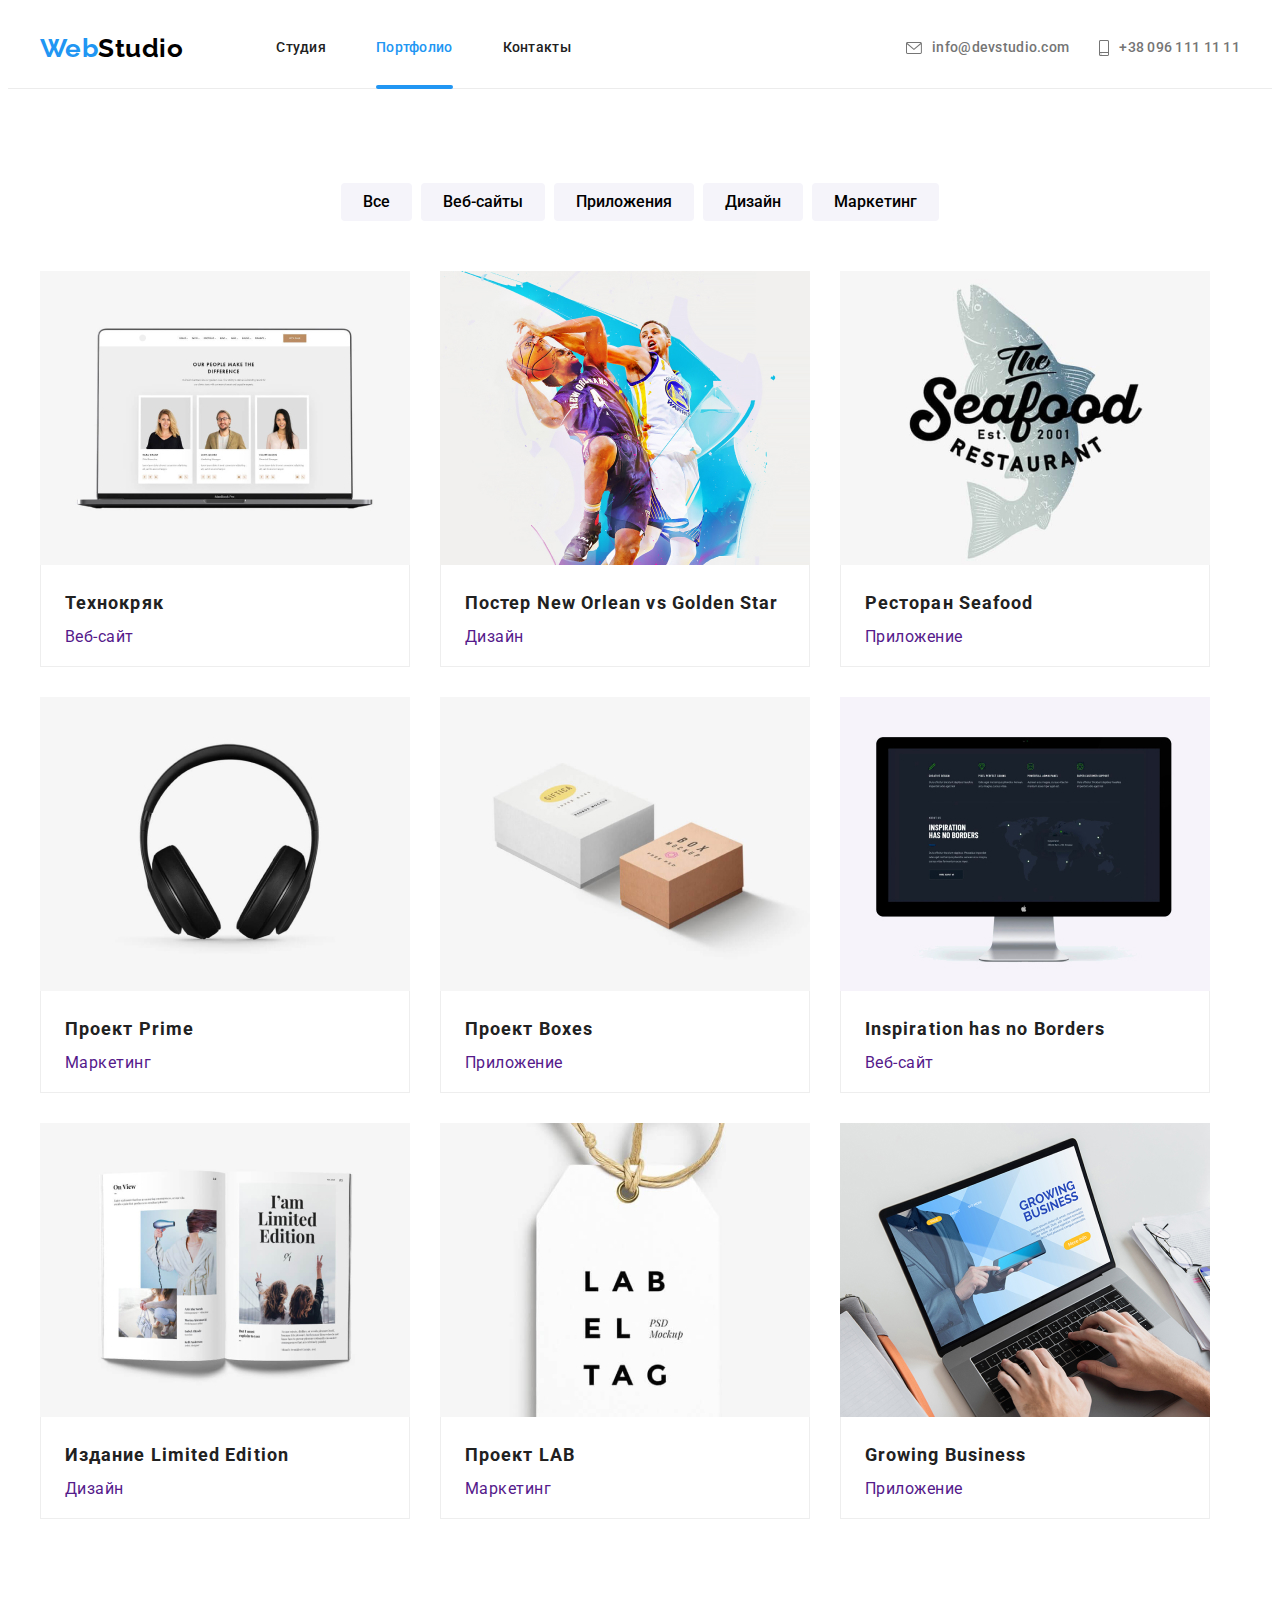
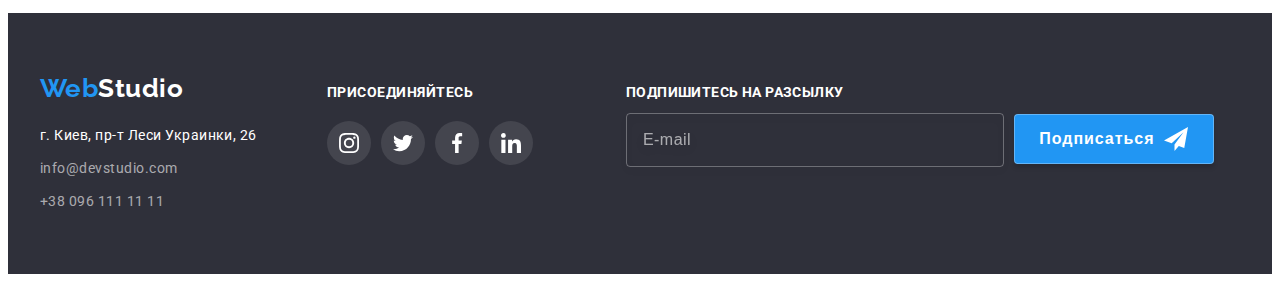
==== portfolio.html @ 77e0d240 "Initial commit" ====
<!DOCTYPE html>
<html lang="ru">
  <head>
    <meta charset="UTF-8" />
    <meta http-equiv="X-UA-Compatible" content="IE=edge" />
    <meta name="viewport" content="width=device-width, initial-scale=1.0" />
    <title>WebStudio</title>
    <!-- fonts -->
    <link rel="preconnect" href="https://fonts.googleapis.com" />
    <link rel="preconnect" href="https://fonts.gstatic.com" crossorigin />
    <link
      href="https://fonts.googleapis.com/css2?family=Raleway:wght@700&family=Roboto:wght@400;500;700;900&display=swap"
      rel="stylesheet"
    />
    <!-- normalie -->
    <link
      rel="stylesheet"
      href="https://cdnjs.cloudflare.com/ajax/libs/modern-normalize/1.1.0/modern-normalize.min.css"
      integrity="sha512-wpPYUAdjBVSE4KJnH1VR1HeZfpl1ub8YT/NKx4PuQ5NmX2tKuGu6U/JRp5y+Y8XG2tV+wKQpNHVUX03MfMFn9Q=="
      crossorigin="anonymous"
      referrerpolicy="no-referrer"
    />
    <!-- styles -->
    <link rel="stylesheet" href="./css/main.min.css" />
  </head>

  <body>
    <header class="header">
      <div class="container header__container">
        <a lang="en" href="./index.html" class="logo header__logo"
          ><span class="logo-color">Web</span>Studio</a
        >
        <nav>
          <ul class="list nav">
            <li class="nav__item">
              <a href="./index.html" class="nav__link no-decor"
                >Студия
                <div class="nav__line"></div>
              </a>
            </li>
            <li class="nav__item">
              <a href="./portfolio.html" class="nav__link nav__link--current-page no-decor"
                >Портфолио
                <div class="nav__line nav__line--current-page"></div>
              </a>
            </li>
            <li class="nav__item">
              <a href="" class="nav__link no-decor"
                >Контакты
                <div class="nav__line"></div>
              </a>
            </li>
          </ul>
        </nav>
        <ul class="contacts list">
          <li class="contacts__item">
            <a href="mail:info@devstudio.com" class="contacts__link no-decor">
              <svg width="16" height="12"><use href="./images/icons.svg#mail"></use></svg>info@devstudio.com</a
            >
          </li>
          <li class="contacts__item">
            <a href="tel:+380961111111" class="contacts__link no-decor">
              <svg width="10" height="16"><use href="./images/icons.svg#smartphone"></use></svg>+38
              096 111 11 11</a
            >
          </li>
        </ul>
      </div>
    </header>

    <!-- portfolio -->

    <main>
      <section class="portfolio">
        <div class="container">
          <ul class="list portfolio-filter">
            <li><button type="button" class="portfolio-filter__btn pointer">Все</button></li>
            <li><button type="button" class="portfolio-filter__btn pointer">Веб-сайты</button></li>
            <li><button type="button" class="portfolio-filter__btn pointer">Приложения</button></li>
            <li><button type="button" class="portfolio-filter__btn pointer">Дизайн</button></li>
            <li><button type="button" class="portfolio-filter__btn pointer">Маркетинг</button></li>
          </ul>
          <ul class="list portfolio__list">
            <li class="portfolio__item">
              <a href="" class="portfolio__link no-decor"
                ><div class="portfolio__overlay--display">
                  <img
                    src="./images/portfolio/portfolio1.jpg"
                    alt="portfolio1"
                    width="370"
                    height="294"
                    class="portgolio__img"
                  />
                  <div class="portfolio__overlay">
                    Ресурс предлагает комплексные предложения с разным уровнем функционала и
                    сервисов. Все это позволит посетителю получить исчерпывающие сведения о компании
                    или частном лице.
                  </div>
                </div>
                <div class="portfolio__about">
                  <h2 class="portfolio__title">Технокряк</h2>
                  <p class="portfolio-discription">Веб-сайт</p>
                </div>
              </a>
            </li>
            <li class="portfolio__item">
              <a href="" class="portfolio__link no-decor"
                ><div class="portfolio__overlay--display">
                  <img
                    src="./images/portfolio/portfolio2.jpg"
                    alt="portfolio1"
                    width="370"
                    height="294"
                    class="portgolio__img"
                  />
                  <div class="portfolio__overlay">
                    Ресурс предлагает комплексные предложения с разным уровнем функционала и
                    сервисов. Все это позволит посетителю получить исчерпывающие сведения о компании
                    или частном лице.
                  </div>
                </div>
                <div class="portfolio__about">
                  <h2 class="portfolio__title">Постер New Orlean vs Golden Star</h2>
                  <p class="portfolio-discription">Дизайн</p>
                </div></a
              >
            </li>
            <li class="portfolio__item">
              <a href="" class="portfolio__link no-decor"
                ><div class="portfolio__overlay--display">
                  <img
                    src="./images/portfolio/portfolio3.jpg"
                    alt="portfolio1"
                    width="370"
                    height="294"
                    class="portgolio__img"
                  />
                  <div class="portfolio__overlay">
                    Ресурс предлагает комплексные предложения с разным уровнем функционала и
                    сервисов. Все это позволит посетителю получить исчерпывающие сведения о компании
                    или частном лице.
                  </div>
                </div>
                <div class="portfolio__about">
                  <h2 class="portfolio__title">Ресторан Seafood</h2>
                  <p class="portfolio-discription">Приложение</p>
                </div></a
              >
            </li>
            <li class="portfolio__item">
              <a href="" class="portfolio__link no-decor"
                ><div class="portfolio__overlay--display">
                  <img
                    src="./images/portfolio/portfolio4.jpg"
                    alt="portfolio1"
                    width="370"
                    height="294"
                    class="portgolio__img"
                  />
                  <div class="portfolio__overlay">
                    Ресурс предлагает комплексные предложения с разным уровнем функционала и
                    сервисов. Все это позволит посетителю получить исчерпывающие сведения о компании
                    или частном лице.
                  </div>
                </div>
                <div class="portfolio__about">
                  <h2 class="portfolio__title">Проект Prime</h2>
                  <p class="portfolio-discription">Маркетинг</p>
                </div></a
              >
            </li>
            <li class="portfolio__item">
              <a href="" class="portfolio__link no-decor"
                ><div class="portfolio__overlay--display">
                  <img
                    src="./images/portfolio/portfolio5.jpg"
                    alt="portfolio1"
                    width="370"
                    height="294"
                    class="portgolio__img"
                  />
                  <div class="portfolio__overlay">
                    Ресурс предлагает комплексные предложения с разным уровнем функционала и
                    сервисов. Все это позволит посетителю получить исчерпывающие сведения о компании
                    или частном лице.
                  </div>
                </div>
                <div class="portfolio__about">
                  <h2 class="portfolio__title">Проект Boxes</h2>
                  <p class="portfolio-discription">Приложение</p>
                </div></a
              >
            </li>
            <li class="portfolio__item">
              <a href="" class="portfolio__link no-decor"
                ><div class="portfolio__overlay--display">
                  <img
                    src="./images/portfolio/portfolio6.jpg"
                    alt="portfolio1"
                    width="370"
                    height="294"
                    class="portgolio__img"
                  />
                  <div class="portfolio__overlay">
                    Ресурс предлагает комплексные предложения с разным уровнем функционала и
                    сервисов. Все это позволит посетителю получить исчерпывающие сведения о компании
                    или частном лице.
                  </div>
                </div>
                <div class="portfolio__about">
                  <h2 class="portfolio__title">Inspiration has no Borders</h2>
                  <p class="portfolio-discription">Веб-сайт</p>
                </div></a
              >
            </li>
            <li class="portfolio__item">
              <a href="" class="portfolio__link no-decor"
                ><div class="portfolio__overlay--display">
                  <img
                    src="./images/portfolio/portfolio7.jpg"
                    alt="portfolio1"
                    width="370"
                    height="294"
                    class="portgolio__img"
                  />
                  <div class="portfolio__overlay">
                    Ресурс предлагает комплексные предложения с разным уровнем функционала и
                    сервисов. Все это позволит посетителю получить исчерпывающие сведения о компании
                    или частном лице.
                  </div>
                </div>
                <div class="portfolio__about">
                  <h2 class="portfolio__title">Издание Limited Edition</h2>
                  <p class="portfolio-discription">Дизайн</p>
                </div></a
              >
            </li>
            <li class="portfolio__item">
              <a href="" class="portfolio__link no-decor"
                ><div class="portfolio__overlay--display">
                  <img
                    src="./images/portfolio/portfolio8.jpg"
                    alt="portfolio1"
                    width="370"
                    height="294"
                    class="portgolio__img"
                  />
                  <div class="portfolio__overlay">
                    Ресурс предлагает комплексные предложения с разным уровнем функционала и
                    сервисов. Все это позволит посетителю получить исчерпывающие сведения о компании
                    или частном лице.
                  </div>
                </div>
                <div class="portfolio__about">
                  <h2 class="portfolio__title">Проект LAB</h2>
                  <p class="portfolio-discription">Маркетинг</p>
                </div></a
              >
            </li>
            <li class="portfolio__item">
              <a href="" class="portfolio__link no-decor"
                ><div class="portfolio__overlay--display">
                  <img
                    src="./images/portfolio/portfolio9.jpg"
                    alt="portfolio1"
                    width="370"
                    height="294"
                    class="portgolio__img"
                  />
                  <div class="portfolio__overlay">
                    Ресурс предлагает комплексные предложения с разным уровнем функционала и
                    сервисов. Все это позволит посетителю получить исчерпывающие сведения о компании
                    или частном лице.
                  </div>
                </div>
                <div class="portfolio__about">
                  <h2 class="portfolio__title">Growing Business</h2>
                  <p class="portfolio-discription">Приложение</p>
                </div></a
              >
            </li>
          </ul>
        </div>
      </section>
    </main>
    <!-- footer -->

    <footer class="footer">
      <div class="container footer__container">
        <div class="footer__contacts">
          <a lang="en" href="./index.html" class="logo footer__logo--mg"
            ><span class="logo-color">Web</span><span class="footer__logo--color">Studio</span></a
          >
          <address>
            <ul class="list">
              <li class="footer__list">
                <a
                  href="https://goo.gl/maps/fyhnr9jKTHNJ7W2t6"
                  target="_blank"
                  rel="noopener noreferrer"
                  class="footer__address"
                  >г. Киев, пр-т Леси Украинки, 26</a
                >
              </li>
              <li class="footer__list">
                <a href="mail:info@devstudio.com" class="footer__item">info@devstudio.com</a>
              </li>
              <li class="footer__list">
                <a href="tel:+380961111111" class="footer__item">+38 096 111 11 11</a>
              </li>
            </ul>
          </address>
        </div>
        <div class="footer-socials">
          <h2 class="footer-sosials__title">присоединяйтесь</h2>
          <ul class="list footer-sosials__list">
            <li class="footer-sosials__item">
              <a href="" class="footer-sosial__icon" aria-label="instagram"
                ><svg width="20" height="20"><use href="./images/icons.svg#instagram"></use></svg></a>
            </li>
            <li class="footer-sosials__item">
              <a href="" class="footer-sosial__icon" aria-label="twitter"
                ><svg width="20" height="20"><use href="./images/icons.svg#twitter"></use></svg></a>
            </li>
            <li class="footer-sosials__item">
              <a href="" class="footer-sosial__icon" aria-label="facebook"
                ><svg width="20" height="20"><use href="./images/icons.svg#facebook"></use></svg></a>
            </li>
            <li class="footer-sosials__item">
              <a href="" class="footer-sosial__icon" aria-label="linkedin"
                ><svg width="20" height="20"><use href="./images/icons.svg#linkedin"></use></svg></a>
            </li>
          </ul>
        </div>

        <form class="footer-sub">
          <label class="footer-sub__label">
            <span class="footer-sub__title">Подпишитесь на разсылку</span>
            <input
              type="email"
              name="mail-input"
              placeholder="E-mail"
              class="footer-sub__input"
              required
            />
          </label>
          <button type="submit" class="footer-sub__btn pointer">
            <span class="footer-sub__bt--txt-mg">Подписаться</span
            ><svg width="24" height="24"><use href="./images/icons.svg#icon-send"></use></svg>
          </button>
        </form>
      </div>
    </footer>
  </body>
</html>
---- css/main.min.css ----
:root{--primary-text-color: #212121;--title-text-color: #757575;--accent-color: #2196f3;--primary-white-color: #ffffff;--animation-time: 250ms cubic-bezier(0.4, 0, 0.2, 1)}body{font-family:"Roboto",sans-serif;background-color:var(--primary-white-color);color:var(--primary-text-color);letter-spacing:.03em;line-height:1.2}.container{width:1200px;padding-left:15px;padding-right:15px;margin-left:auto;margin-right:auto}h1,h2,h3,h4,h5,h6,p{margin:0}ul{margin:0;padding:0}.list{list-style:none;margin:0;padding:0}.no-decor{text-decoration:none}.pointer{cursor:pointer}.header{border-bottom-style:solid;border-bottom-width:1px;border-bottom-color:#ececec}.header__container{display:-webkit-box;display:-ms-flexbox;display:flex;-webkit-box-align:center;-ms-flex-align:center;align-items:center}.header__logo{margin-right:93px}.nav{display:-webkit-box;display:-ms-flexbox;display:flex;margin-right:305px;position:relative}.nav__item:not(:last-child){margin-right:50px}.nav__link{position:relative;display:block;padding-top:32px;padding-bottom:32px;color:var(--primary-text-color);font-weight:500;font-size:14px;line-height:1.14;letter-spacing:.02em;-webkit-transition:var(--animation-time);transition:var(--animation-time)}.nav__link:hover,.nav__link:focus{color:var(--accent-color);fill:var(--accent-color)}.nav__link--current-page{color:var(--accent-color)}.nav__line{position:absolute;display:block;width:100%;height:4px;background-color:var(--accent-color);border-radius:2px;bottom:-1px;pointer-events:none;visibility:hidden;opacity:0;-webkit-transition:var(--animation-time);transition:var(--animation-time)}.nav__link:hover .nav__line,.nav__link:focus .nav__line,.nav__line--current-page{opacity:1;visibility:visible;pointer-events:initial}.contacts{display:-webkit-box;display:-ms-flexbox;display:flex;margin-left:auto}.contacts__link{display:-webkit-box;display:-ms-flexbox;display:flex;-webkit-box-align:center;-ms-flex-align:center;align-items:center;gap:10px;color:var(--title-text-color);font-weight:500;font-size:14px;line-height:1.14;letter-spacing:.02em;fill:#757575;-webkit-transition:var(--animation-time);transition:var(--animation-time)}.contacts__link:hover,.contacts__link:focus{color:var(--accent-color);fill:var(--accent-color)}.contacts__item:not(:last-child){margin-right:30px}.hero{padding-top:200px;padding-bottom:200px;width:100%;max-width:1600px;background-color:#2f303a;background-repeat:no-repeat;background-position:center;margin-left:auto;margin-right:auto;background-image:-webkit-gradient(linear, left top, right top, from(rgba(47, 48, 58, 0.4)), to(rgba(47, 48, 58, 0.4))),url(../images/studio/backgraund-hero.jpg);background-image:linear-gradient(to right, rgba(47, 48, 58, 0.4), rgba(47, 48, 58, 0.4)),url(../images/studio/backgraund-hero.jpg)}.hero__title{margin-left:252px;margin-right:252px;font-size:44px;font-weight:900;text-align:center;line-height:1.36;text-transform:uppercase;color:var(--primary-white-color);letter-spacing:.06em;margin-bottom:30px}.hero__btn{padding:10px 32px;margin-right:auto;margin-left:auto;font-family:"Roboto",sans-serif;background-color:var(--accent-color);font-weight:700;font-size:16px;line-height:1.9;display:-webkit-box;display:-ms-flexbox;display:flex;-webkit-box-align:center;-ms-flex-align:center;align-items:center;text-align:center;letter-spacing:.06em;color:var(--primary-white-color);-webkit-box-shadow:0px 4px 4px rgba(0,0,0,.15);box-shadow:0px 4px 4px rgba(0,0,0,.15);border-radius:4px;border:none}.features{padding-top:94px;padding-bottom:47px}.features__list{display:-webkit-box;display:-ms-flexbox;display:flex;-webkit-box-align:center;-ms-flex-align:center;align-items:center}.features__logo{display:-webkit-box;display:-ms-flexbox;display:flex;-webkit-box-align:center;-ms-flex-align:center;align-items:center;-webkit-box-pack:center;-ms-flex-pack:center;justify-content:center;background-color:#f5f4fa;width:270px;height:120px;margin-bottom:30px;border-radius:4px}.feacheres__subtitle{font-weight:700;font-size:14px;line-height:1.19;letter-spacing:.03em;text-transform:uppercase;margin-bottom:10px}.feacheres__txt{font-size:14px;line-height:1.71;letter-spacing:.03em;color:var(--title-text-color)}.features__item:not(:last-child){margin-right:30px}.works{padding-top:47px;padding-bottom:94px}.works__title{font-weight:700;font-size:36px;line-height:1.17;text-align:center;margin-bottom:50px}.works__list{display:-webkit-box;display:-ms-flexbox;display:flex;gap:30px}.works__item{display:block;position:relative}.works__img{display:block}.works__subtitle{font-weight:700;font-size:14px;line-height:1.14;text-align:center;text-transform:uppercase;color:var(--primary-white-color);position:absolute;width:100%;height:70px;bottom:0;background:rgba(47,48,58,.8);padding-top:27px}.team{background-color:#f5f4fa;padding-top:94px;padding-bottom:94px}.team__title{font-weight:700;font-size:36px;line-height:1.17;text-align:center;margin-bottom:50px}.team__list{display:-webkit-box;display:-ms-flexbox;display:flex;gap:30px}.team__item{background-color:#fff;display:block;-webkit-box-shadow:0px 1px 3px rgba(0,0,0,.12),0px 1px 1px rgba(0,0,0,.14),0px 2px 1px rgba(0,0,0,.2);box-shadow:0px 1px 3px rgba(0,0,0,.12),0px 1px 1px rgba(0,0,0,.14),0px 2px 1px rgba(0,0,0,.2);border-radius:0px 0px 4px 4px}.team__card{padding-left:auto;padding-right:auto;padding-bottom:30px;padding-top:30px}.team__name{font-size:16px;line-height:1.19;text-align:center;font-weight:500;margin-bottom:10px}.team__prof{font-size:16px;line-height:1.19;text-align:center;color:var(--title-text-color);margin-bottom:16px}.team__sosial-list{display:-webkit-box;display:-ms-flexbox;display:flex;-webkit-box-pack:center;-ms-flex-pack:center;justify-content:center;gap:10px}.team__sosial-link{display:-webkit-box;display:-ms-flexbox;display:flex;-webkit-box-align:center;-ms-flex-align:center;align-items:center;-webkit-box-pack:center;-ms-flex-pack:center;justify-content:center;width:44px;height:44px;background-color:var(--primary-white-color);border-radius:50%;fill:#afb1b8;-webkit-transition:var(--animation-time);transition:var(--animation-time)}.team__sosial-link:hover,.team__sosial-link:focus{background-color:var(--accent-color);fill:var(--primary-white-color)}.customers{margin-top:94px;margin-bottom:94px}.customers__title{font-weight:700;font-size:36px;line-height:1.16;text-align:center;margin-bottom:50px}.customers__list{display:-webkit-box;display:-ms-flexbox;display:flex;gap:30px;-webkit-box-pack:center;-ms-flex-pack:center;justify-content:center}.customers__link{display:-webkit-box;display:-ms-flexbox;display:flex;-webkit-box-pack:center;-ms-flex-pack:center;justify-content:center;-webkit-box-align:center;-ms-flex-align:center;align-items:center;width:170px;height:92px;background-color:var(--primary-white-color);border:1px solid #afb1b8;border-radius:4px;fill:#afb1b8;-webkit-transition:var(--animation-time);transition:var(--animation-time)}.customers__link:hover,.customers__link:focus{fill:var(--accent-color);border-color:var(--accent-color)}.portfolio{padding-top:94px;padding-bottom:94px}.portfolio-filter{display:-webkit-box;display:-ms-flexbox;display:flex;gap:9px;-webkit-box-pack:center;-ms-flex-pack:center;justify-content:center;margin-bottom:50px}.portfolio-filter__btn{padding:6px 22px;font-family:"Roboto",sans-serif;background-color:#f5f4fa;font-weight:500;font-size:16px;line-height:1.62;text-align:center;border-radius:4px;border:none;-webkit-transition:var(--animation-time);transition:var(--animation-time)}.portfolio-filter__btn:hover,.portfolio-filter__btn:focus{color:var(--primary-white-color);background-color:var(--accent-color);-webkit-box-shadow:0px 3px 1px rgba(0,0,0,.1),0px 1px 2px rgba(0,0,0,.08),0px 2px 2px rgba(0,0,0,.12);box-shadow:0px 3px 1px rgba(0,0,0,.1),0px 1px 2px rgba(0,0,0,.08),0px 2px 2px rgba(0,0,0,.12)}.portfolio__list{display:-webkit-box;display:-ms-flexbox;display:flex;-ms-flex-wrap:wrap;flex-wrap:wrap;gap:30px}.portfolio__item{background:#fff;display:block;width:370px;-webkit-transition:var(--animation-time);transition:var(--animation-time)}.portfolio__item:hover,.portfolio__item:focus{-webkit-box-shadow:0px 1px 1px rgba(0,0,0,.12),0px 4px 4px rgba(0,0,0,.06),1px 4px 6px rgba(0,0,0,.16);box-shadow:0px 1px 1px rgba(0,0,0,.12),0px 4px 4px rgba(0,0,0,.06),1px 4px 6px rgba(0,0,0,.16)}.portgolio__img{display:block}.portfolio__about{padding-top:20px;padding-left:24px;padding-bottom:20px;border:1px solid #eee;border-top:none}.portfolio__title{margin-bottom:6px;font-weight:700;font-size:18px;line-height:2;letter-spacing:.06em;color:var(--primary-text-color)}.portfolio__txt{font-size:16px;line-height:1.88;color:var(--title-text-color)}.portfolio__overlay{position:absolute;display:block;width:100%;height:100%;top:0;margin:0;background:rgba(33,150,243,.9);color:rgba(255,255,255,.9);font-size:18px;line-height:1.56;letter-spacing:.03em;padding:63px 24px;pointer-events:none;-webkit-transform:translateY(100%);transform:translateY(100%);-webkit-transition:-webkit-transform var(--animation-time);transition:-webkit-transform var(--animation-time);transition:transform var(--animation-time);transition:transform var(--animation-time), -webkit-transform var(--animation-time)}.portfolio__link:hover .portfolio__overlay,.portfolio__link:focus .portfolio__overlay{-webkit-transform:translateY(0%);transform:translateY(0%);-webkit-transition:-webkit-transform var(--animation-time);transition:-webkit-transform var(--animation-time);transition:transform var(--animation-time);transition:transform var(--animation-time), -webkit-transform var(--animation-time)}.portfolio__overlay--display{display:block;position:relative;overflow:hidden}.footer{background-color:#2f303a;padding-bottom:60px;padding-top:60px}.footer__container{display:-webkit-box;display:-ms-flexbox;display:flex}.footer__contacts{margin-right:70px}.footer__address{color:var(--primary-white-color);text-decoration:none;font-style:normal;font-size:14px;line-height:1.71;text-decoration:none}.footer__item{color:rgba(255,255,255,.6);font-size:14px;line-height:1.71;text-decoration:none;font-style:normal;-webkit-transition:var(--animation-time);transition:var(--animation-time)}.footer__list:not(:last-child){margin-bottom:9px}.footer-socials{margin-top:12px;margin-right:93px}.footer-sosials__title{color:var(--primary-white-color);font-weight:700;font-size:14px;line-height:1.14;text-transform:uppercase;margin-bottom:20px}.footer-sosials__list{display:-webkit-box;display:-ms-flexbox;display:flex;-webkit-box-pack:center;-ms-flex-pack:center;justify-content:center;gap:10px}.footer-sosial__icon{display:-webkit-box;display:-ms-flexbox;display:flex;-webkit-box-align:center;-ms-flex-align:center;align-items:center;-webkit-box-pack:center;-ms-flex-pack:center;justify-content:center;width:44px;height:44px;background:rgba(255,255,255,.1);border-radius:50%;fill:var(--primary-white-color);-webkit-transition:var(--animation-time);transition:var(--animation-time)}.footer-sosial__icon:hover,.footer-sosial__icon:focus{fill:var(--primary-white-color);background:var(--accent-color)}.footer-sub{position:relative;margin-top:12px}.footer-sub__label{display:-webkit-box;display:-ms-flexbox;display:flex;-webkit-box-orient:vertical;-webkit-box-direction:normal;-ms-flex-direction:column;flex-direction:column}.footer-sub__title{font-weight:700;font-size:14px;line-height:1.14;letter-spacing:.03em;text-transform:uppercase;color:var(--primary-white-color);margin-bottom:12px}.footer-sub__input{width:358px;height:50px;display:block;font-size:16px;line-height:1.25;display:-webkit-box;display:-ms-flexbox;display:flex;-webkit-box-align:center;-ms-flex-align:center;align-items:center;letter-spacing:.03em;background:rgba(0,0,0,0);color:rgba(255,255,255,.6);border:1px solid rgba(255,255,255,.3);-webkit-filter:drop-shadow(0px 4px 4px rgba(0, 0, 0, 0.15));filter:drop-shadow(0px 4px 4px rgba(0, 0, 0, 0.15));border-radius:4px;margin-right:10px;padding-left:16px}.footer-sub__input::-webkit-input-placeholder{font-size:16px;line-height:1.25;-webkit-box-align:center;align-items:center;letter-spacing:.03em;color:rgba(255,255,255,.6)}.footer-sub__input::-moz-placeholder{font-size:16px;line-height:1.25;align-items:center;letter-spacing:.03em;color:rgba(255,255,255,.6)}.footer-sub__input:-ms-input-placeholder{font-size:16px;line-height:1.25;-ms-flex-align:center;align-items:center;letter-spacing:.03em;color:rgba(255,255,255,.6)}.footer-sub__input::-ms-input-placeholder{font-size:16px;line-height:1.25;-ms-flex-align:center;align-items:center;letter-spacing:.03em;color:rgba(255,255,255,.6)}.footer-sub__input::placeholder{font-size:16px;line-height:1.25;-webkit-box-align:center;-ms-flex-align:center;align-items:center;letter-spacing:.03em;color:rgba(255,255,255,.6)}.footer-sub__input:-moz-placeholder-shown{outline:rgba(0,0,0,0);outline-color:var(--accent-color);border:1px solid rgba(255,255,255,.3);filter:drop-shadow(0px 4px 4px rgba(0, 0, 0, 0.15));border-radius:4px}.footer-sub__input:-ms-input-placeholder{outline:rgba(0,0,0,0);outline-color:var(--accent-color);border:1px solid rgba(255,255,255,.3);filter:drop-shadow(0px 4px 4px rgba(0, 0, 0, 0.15));border-radius:4px}.footer-sub__input:placeholder-shown{outline:rgba(0,0,0,0);outline-color:var(--accent-color);border:1px solid rgba(255,255,255,.3);-webkit-filter:drop-shadow(0px 4px 4px rgba(0, 0, 0, 0.15));filter:drop-shadow(0px 4px 4px rgba(0, 0, 0, 0.15));border-radius:4px}.footer-sub__input:not(:-moz-placeholder-shown){outline:rgba(0,0,0,0);border:1px solid var(--accent-color);filter:drop-shadow(0px 4px 4px rgba(0, 0, 0, 0.15));border-radius:4px}.footer-sub__input:not(:-ms-input-placeholder){outline:rgba(0,0,0,0);border:1px solid var(--accent-color);filter:drop-shadow(0px 4px 4px rgba(0, 0, 0, 0.15));border-radius:4px}.footer-sub__input:not(:placeholder-shown){outline:rgba(0,0,0,0);border:1px solid var(--accent-color);-webkit-filter:drop-shadow(0px 4px 4px rgba(0, 0, 0, 0.15));filter:drop-shadow(0px 4px 4px rgba(0, 0, 0, 0.15));border-radius:4px}.footer-sub__input:focus{border:1px solid var(--accent-color)}.footer-sub__btn{display:block;display:-webkit-box;display:-ms-flexbox;display:flex;position:absolute;right:-200px;height:50px;bottom:50px;width:200px;font-weight:700;font-size:16px;line-height:1.88;-webkit-box-align:center;-ms-flex-align:center;align-items:center;text-align:center;letter-spacing:.06em;color:var(--primary-white-color);background:var(--accent-color);-webkit-box-shadow:0px 4px 4px rgba(0,0,0,.15);box-shadow:0px 4px 4px rgba(0,0,0,.15);border-radius:4px;border:1px solid rgba(255,255,255,.3);-webkit-box-pack:center;-ms-flex-pack:center;justify-content:center}.footer-sub__bt--txt-mg{margin-right:10px}.logo{display:inline-block;-webkit-box-align:center;-ms-flex-align:center;align-items:center;font-family:"Raleway",sans-serif;font-weight:700;font-size:26px;line-height:1.19;color:#000;text-decoration:none}.logo-color{color:var(--accent-color)}.footer__logo--mg{margin-bottom:20px}.footer__logo--color{color:var(--primary-white-color)}.backdrop{z-index:1;position:fixed;top:0;left:0;width:100%;height:100%;background-color:rgba(0,0,0,.5);opacity:1;visibility:visible;-webkit-transition:opacity var(--animation-time),visibility var(--animation-time);transition:opacity var(--animation-time),visibility var(--animation-time)}.backdrop.is-hidden{visibility:hidden;opacity:0;pointer-events:none}.modal{position:absolute;padding:40px;top:50%;left:50%;margin:auto;-webkit-box-align:center;-ms-flex-align:center;align-items:center;width:528px;background-color:var(--primary-white-color);border-radius:4px;-webkit-transform:translate(-50%, -50%);transform:translate(-50%, -50%)}.close-btn{position:absolute;-webkit-box-align:center;-ms-flex-align:center;align-items:center;right:8px;top:8px;width:30px;height:30px;background:#fff;border:1px solid rgba(0,0,0,.1);border-radius:50%;fill:#000;-webkit-transition:var(--animation-time);transition:var(--animation-time)}.close-btn:focus,.close-btn:hover{fill:var(--accent-color)}.form{display:-webkit-box;display:-ms-flexbox;display:flex;-webkit-box-orient:vertical;-webkit-box-direction:normal;-ms-flex-direction:column;flex-direction:column}.form__title{font-weight:700;font-size:20px;line-height:23px;text-align:center;letter-spacing:.03em;color:#212121;margin-bottom:12px}.form__label{margin-bottom:10px;position:relative}.form__input-title{position:relative;display:inline-block;margin-bottom:4px;font-weight:400;font-size:12px;line-height:1.14;letter-spacing:.01em;color:#757575}.form__input{width:100%;height:40px;padding-left:42px;border:1px solid rgba(33,33,33,.2);border-radius:4px;-webkit-transition:var(--animation-time);transition:var(--animation-time)}.form__input:focus{outline:rgba(0,0,0,0);border-color:var(--accent-color);padding-left:42px}.form__input-icon{position:absolute;left:12px;bottom:11px;fill:var(--primary-text-color);-webkit-transition:var(--animation-time);transition:var(--animation-time)}.form__input:focus+.form__input-icon,.form__input:hover+.form__input-icon{fill:var(--accent-color)}.form__comment{width:100%;height:120px;padding-left:16px;padding-top:12px;border:1px solid rgba(33,33,33,.2);border-radius:4px;resize:none;-webkit-transition:var(--animation-time);transition:var(--animation-time);margin-bottom:20px}.form__comment:focus{outline:rgba(0,0,0,0);border-color:var(--accent-color)}.form__comment::-webkit-input-placeholder{font-size:12px;line-height:1.14;letter-spacing:.01em;color:rgba(117,117,117,.5)}.form__comment::-moz-placeholder{font-size:12px;line-height:1.14;letter-spacing:.01em;color:rgba(117,117,117,.5)}.form__comment:-ms-input-placeholder{font-size:12px;line-height:1.14;letter-spacing:.01em;color:rgba(117,117,117,.5)}.form__comment::-ms-input-placeholder{font-size:12px;line-height:1.14;letter-spacing:.01em;color:rgba(117,117,117,.5)}.form__comment::placeholder{font-size:12px;line-height:1.14;letter-spacing:.01em;color:rgba(117,117,117,.5)}.form__checkbox{display:-webkit-box;display:-ms-flexbox;display:flex;-webkit-box-pack:center;-ms-flex-pack:center;justify-content:center;-webkit-box-align:center;-ms-flex-align:center;align-items:center;margin-bottom:30px}.form__checkbox--hidden{display:none}.form__link--color{color:var(--accent-color)}.form__checkbox-icon{display:inline-block;-webkit-box-pack:center;-ms-flex-pack:center;justify-content:center;-webkit-box-align:center;-ms-flex-align:center;align-items:center;width:16px;height:15px;border:2px solid var(--primary-text-color);border-radius:2px;-webkit-transition:var(--animation-time);transition:var(--animation-time)}.form__checkbox--hidden:checked+.form__checkbox-icon{border:2px solid rgba(0,0,0,0);background-color:var(--accent-color)}.form__checkbox-icon--hidden{-ms-flex-negative:0;flex-shrink:0;width:16px;height:15px;fill:rgba(0,0,0,0);-webkit-transition:var(--animation-time);transition:var(--animation-time)}.form__checkbox--hidden:checked+.form__checkbox-icon>.form__checkbox-icon--hidden{fill:var(--primary-white-color)}.form__checkbox-txt{margin-left:7px;font-size:14px;line-height:1.71;color:#757575}.submit-btn{padding:10px 55px;margin-right:auto;margin-left:auto;background-color:var(--accent-color);font-weight:700;font-size:16px;line-height:1.9;display:-webkit-box;display:-ms-flexbox;display:flex;-webkit-box-align:center;-ms-flex-align:center;align-items:center;text-align:center;letter-spacing:.06em;color:var(--primary-white-color);-webkit-box-shadow:0px 4px 4px rgba(0,0,0,.15);box-shadow:0px 4px 4px rgba(0,0,0,.15);border-radius:4px;border:none}.features__title--hidden{position:absolute;width:1px;height:1px;margin:-1px;border:0;padding:0;white-space:nowrap;-webkit-clip-path:inset(100%);clip-path:inset(100%);clip:rect(0 0 0 0);overflow:hidden}/*# sourceMappingURL=main.min.css.map */
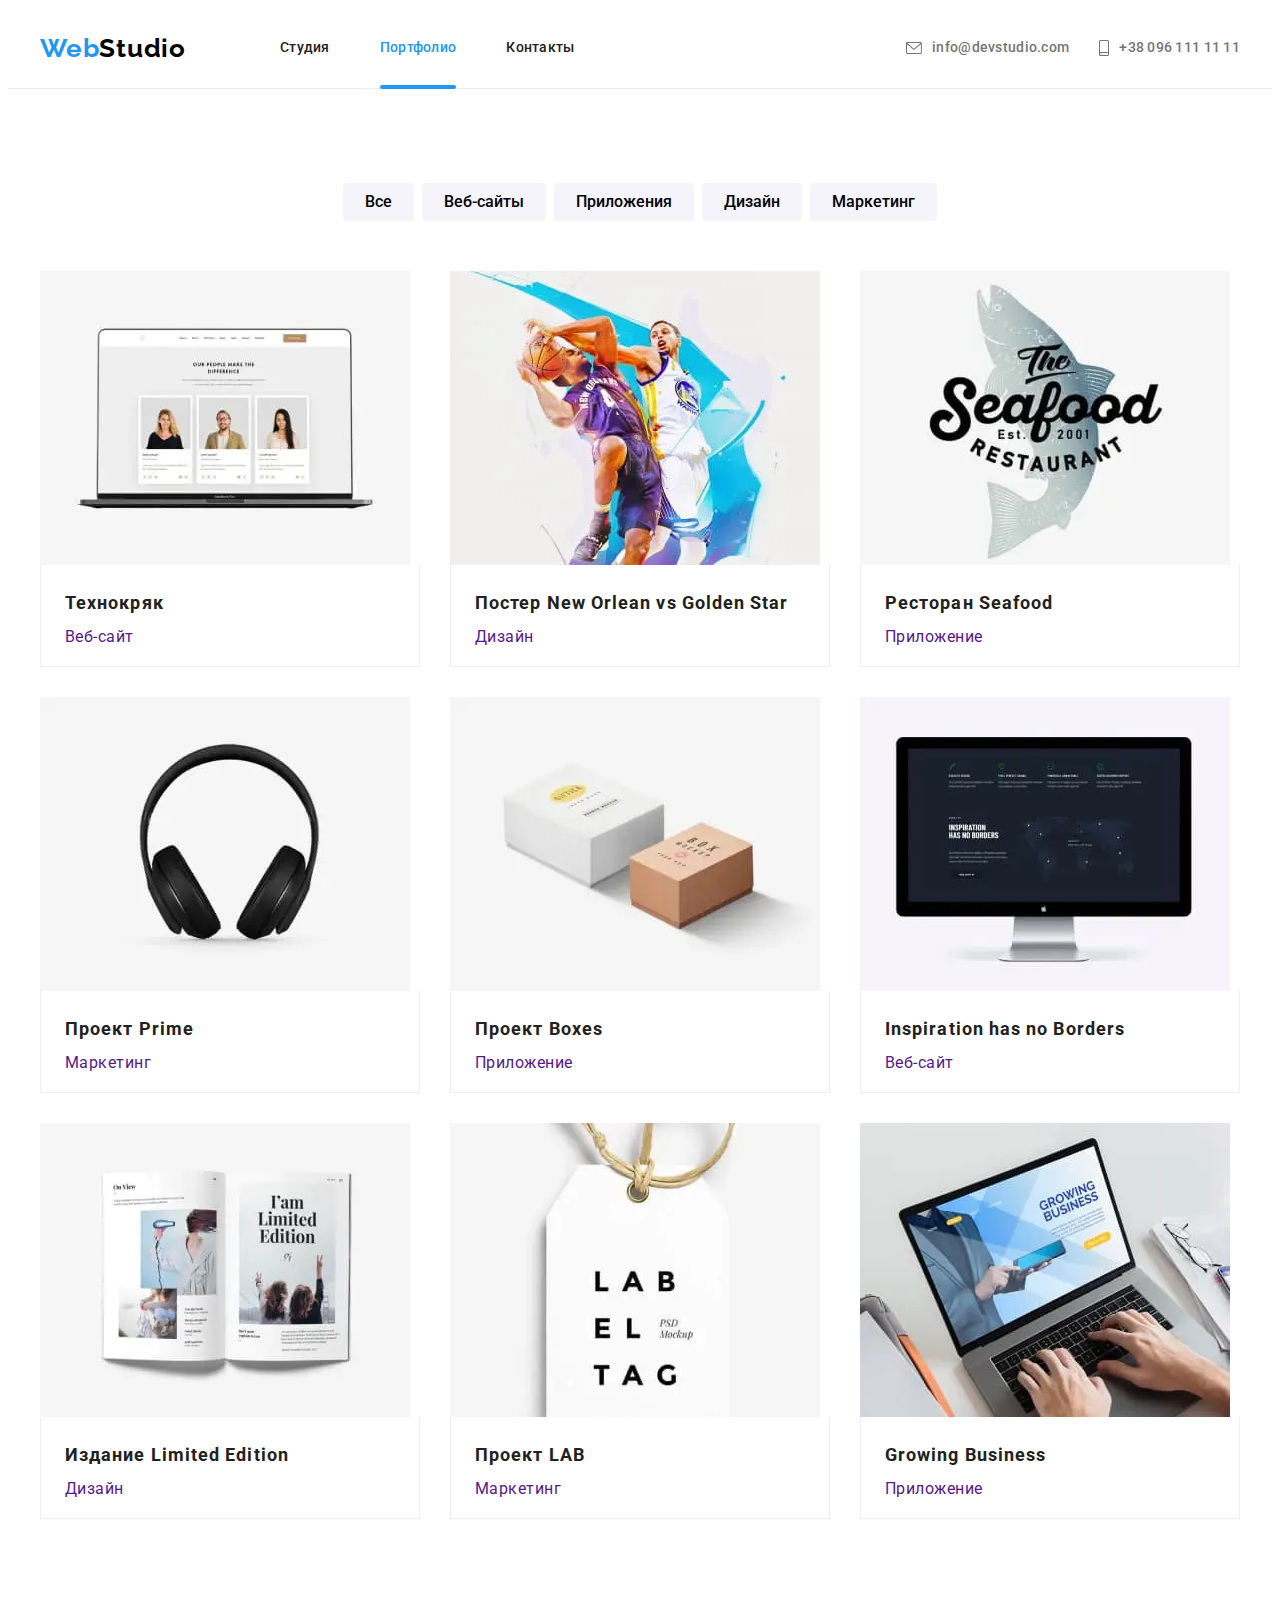
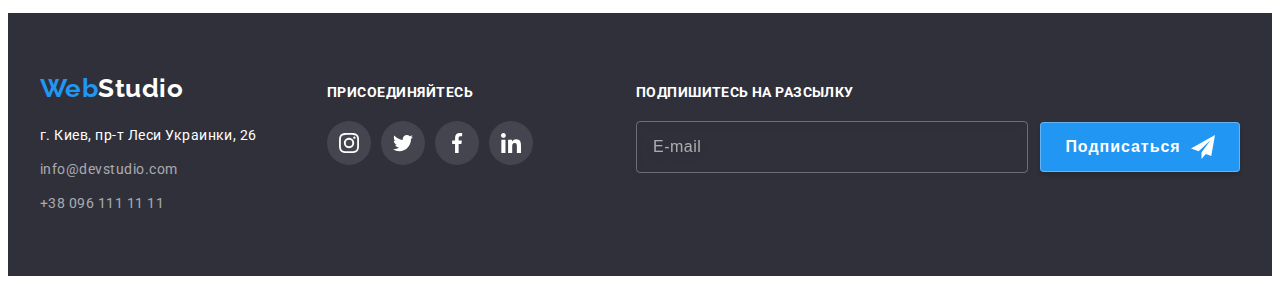
==== commit 52d0b563: "neer to finish" ====
--- a/portfolio.html
+++ b/portfolio.html
@@ -30,39 +30,31 @@
         <a lang="en" href="./index.html" class="logo header__logo"
           ><span class="logo-color">Web</span>Studio</a
         >
-        <nav>
+        <nav class="header__nav">
           <ul class="list nav">
             <li class="nav__item">
-              <a href="./index.html" class="nav__link no-decor"
-                >Студия
+              <a href="./index.html" class="nav__link no-decor">Студия
                 <div class="nav__line"></div>
               </a>
             </li>
             <li class="nav__item">
-              <a href="./portfolio.html" class="nav__link nav__link--current-page no-decor"
-                >Портфолио
+              <a href="./portfolio.html" class="nav__link no-decor nav__link--current-page">Портфолио
                 <div class="nav__line nav__line--current-page"></div>
               </a>
             </li>
-            <li class="nav__item">
-              <a href="" class="nav__link no-decor"
-                >Контакты
-                <div class="nav__line"></div>
-              </a>
-            </li>
+            <li class="nav__item"><a href="" class="nav__link no-decor">Контакты
+              <div class="nav__line"></div>
+            </a></li>
           </ul>
         </nav>
         <ul class="contacts list">
           <li class="contacts__item">
             <a href="mail:info@devstudio.com" class="contacts__link no-decor">
-              <svg width="16" height="12"><use href="./images/icons.svg#mail"></use></svg>info@devstudio.com</a
-            >
+              <svg class="contacts__icon" width="16" height="12"><use href="./images/icons.svg#mail"></use></svg>info@devstudio.com</a>
           </li>
           <li class="contacts__item">
             <a href="tel:+380961111111" class="contacts__link no-decor">
-              <svg width="10" height="16"><use href="./images/icons.svg#smartphone"></use></svg>+38
-              096 111 11 11</a
-            >
+              <svg class="contacts__icon" width="10" height="16"><use href="./images/icons.svg#smartphone"></use></svg>+38 096 111 11 11</a>
           </li>
         </ul>
       </div>
@@ -84,13 +76,44 @@
             <li class="portfolio__item">
               <a href="" class="portfolio__link no-decor"
                 ><div class="portfolio__overlay--display">
-                  <img
-                    src="./images/portfolio/portfolio1.jpg"
-                    alt="portfolio1"
-                    width="370"
-                    height="294"
-                    class="portgolio__img"
-                  />
+                  <picture>
+                    <source srcset="
+        ./images/examples/desktop/portfolio-card-1-desktop@1x.webp 1x,
+        ./images/examples/desktop/portfolio-card-1-desktop@2x.webp 2x,
+        ./images/examples/desktop/portfolio-card-1-desktop@3x.webp 3x
+      " media="(min-width: 1200px)" type="image/webp" />
+                    <source srcset="
+        ./images/examples/desktop/portfolio-card-1-desktop@1x.jpg 1x,
+        ./images/examples/desktop/portfolio-card-1-desktop@2x.jpg 2x,
+        ./images/examples/desktop/portfolio-card-1-desktop@3x.jpg 3x
+      " media="(min-width: 1200px)" />
+
+                    <source srcset="
+        ./images/examples/table/portfolio-card-1-table@1x.webp 1x,
+        ./images/examples/table/portfolio-card-1-table@2x.webp 2x,
+        ./images/examples/table/portfolio-card-1-table@3x.webp 3x
+      " media="(min-width: 768px)" type="image/webp" />
+                    <source srcset="
+        ./images/examples/table/portfolio-card-1-table@1x.jpg 1x,
+        ./images/examples/table/portfolio-card-1-table@2x.jpg 2x,
+        ./images/examples/table/portfolio-card-1-table@3x.jpg 3x
+      " media="(min-width: 768px)" />
+
+                    <source srcset="
+        ./images/examples/mobile/portfolio-card-1-mobile@1x.webp 1x,
+        ./images/examples/mobile/portfolio-card-1-mobile@2x.webp 2x,
+        ./images/examples/mobile/portfolio-card-1-mobile@3x.webp 3x
+      " media="(max-width: 767px)" type="image/webp" />
+                    <source srcset="
+        ./images/examples/mobile/portfolio-card-1-mobile@1x.jpg 1x,
+        ./images/examples/mobile/portfolio-card-1-mobile@2x.jpg 2x,
+        ./images/examples/mobile/portfolio-card-1-mobile@3x.jpg 3x
+      " media="(max-width: 767px)" />
+
+                    <img class="img examples__img"
+                        src="./images/examples/mobile/portfolio-card-1-mobile@1x.jpg"
+                        alt="laptop with website" />
+                </picture>
                   <div class="portfolio__overlay">
                     Ресурс предлагает комплексные предложения с разным уровнем функционала и
                     сервисов. Все это позволит посетителю получить исчерпывающие сведения о компании
@@ -106,13 +129,44 @@
             <li class="portfolio__item">
               <a href="" class="portfolio__link no-decor"
                 ><div class="portfolio__overlay--display">
-                  <img
-                    src="./images/portfolio/portfolio2.jpg"
-                    alt="portfolio1"
-                    width="370"
-                    height="294"
-                    class="portgolio__img"
-                  />
+                  <picture>
+                    <source srcset="
+        ./images/examples/desktop/portfolio-card-2-desktop@1x.webp 1x,
+        ./images/examples/desktop/portfolio-card-2-desktop@2x.webp 2x,
+        ./images/examples/desktop/portfolio-card-2-desktop@3x.webp 3x
+      " media="(min-width: 1200px)" type="image/webp" />
+                    <source srcset="
+        ./images/examples/desktop/portfolio-card-2-desktop@1x.jpg 1x,
+        ./images/examples/desktop/portfolio-card-2-desktop@2x.jpg 2x,
+        ./images/examples/desktop/portfolio-card-2-desktop@3x.jpg 3x
+      " media="(min-width: 1200px)" />
+
+                    <source srcset="
+        ./images/examples/table/portfolio-card-2-table@1x.webp 1x,
+        ./images/examples/table/portfolio-card-2-table@2x.webp 2x,
+        ./images/examples/table/portfolio-card-2-table@3x.webp 3x
+      " media="(min-width: 768px)" type="image/webp" />
+                    <source srcset="
+        ./images/examples/table/portfolio-card-2-table@1x.jpg 1x,
+        ./images/examples/table/portfolio-card-2-table@2x.jpg 2x,
+        ./images/examples/table/portfolio-card-2-table@3x.jpg 3x
+      " media="(min-width: 768px)" />
+
+                    <source srcset="
+        ./images/examples/mobile/portfolio-card-2-mobile@1x.webp 1x,
+        ./images/examples/mobile/portfolio-card-2-mobile@2x.webp 2x,
+        ./images/examples/mobile/portfolio-card-2-mobile@3x.webp 3x
+      " media="(max-width: 767px)" type="image/webp" />
+                    <source srcset="
+        ./images/examples/mobile/portfolio-card-2-mobile@1x.jpg 1x,
+        ./images/examples/mobile/portfolio-card-2-mobile@2x.jpg 2x,
+        ./images/examples/mobile/portfolio-card-2-mobile@3x.jpg 3x
+      " media="(max-width: 767px)" />
+
+                    <img class="img examples__img"
+                        src="./images/examples/mobile/portfolio-card-2-mobile@1x.jpg"
+                        alt="Two men with a basketball" />
+                </picture>
                   <div class="portfolio__overlay">
                     Ресурс предлагает комплексные предложения с разным уровнем функционала и
                     сервисов. Все это позволит посетителю получить исчерпывающие сведения о компании
@@ -128,13 +182,44 @@
             <li class="portfolio__item">
               <a href="" class="portfolio__link no-decor"
                 ><div class="portfolio__overlay--display">
-                  <img
-                    src="./images/portfolio/portfolio3.jpg"
-                    alt="portfolio1"
-                    width="370"
-                    height="294"
-                    class="portgolio__img"
-                  />
+                  <picture>
+                    <source srcset="
+        ./images/examples/desktop/portfolio-card-3-desktop@1x.webp 1x,
+        ./images/examples/desktop/portfolio-card-3-desktop@2x.webp 2x,
+        ./images/examples/desktop/portfolio-card-3-desktop@3x.webp 3x
+      " media="(min-width: 1200px)" type="image/webp" />
+                    <source srcset="
+        ./images/examples/desktop/portfolio-card-3-desktop@1x.jpg 1x,
+        ./images/examples/desktop/portfolio-card-3-desktop@2x.jpg 2x,
+        ./images/examples/desktop/portfolio-card-3-desktop@3x.jpg 3x
+      " media="(min-width: 1200px)" />
+
+                    <source srcset="
+        ./images/examples/table/portfolio-card-3-table@1x.webp 1x,
+        ./images/examples/table/portfolio-card-3-table@2x.webp 2x,
+        ./images/examples/table/portfolio-card-3-table@3x.webp 3x
+      " media="(min-width: 768px)" type="image/webp" />
+                    <source srcset="
+        ./images/examples/table/portfolio-card-3-table@1x.jpg 1x,
+        ./images/examples/table/portfolio-card-3-table@2x.jpg 2x,
+        ./images/examples/table/portfolio-card-3-table@3x.jpg 3x
+      " media="(min-width: 768px)" />
+
+                    <source srcset="
+        ./images/examples/mobile/portfolio-card-3-mobile@1x.webp 1x,
+        ./images/examples/mobile/portfolio-card-3-mobile@2x.webp 2x,
+        ./images/examples/mobile/portfolio-card-3-mobile@3x.webp 3x
+      " media="(max-width: 767px)" type="image/webp" />
+                    <source srcset="
+        ./images/examples/mobile/portfolio-card-3-mobile@1x.jpg 1x,
+        ./images/examples/mobile/portfolio-card-3-mobile@2x.jpg 2x,
+        ./images/examples/mobile/portfolio-card-3-mobile@3x.jpg 3x
+      " media="(max-width: 767px)" />
+
+                    <img class="img examples__img"
+                        src="./images/examples/mobile/portfolio-card-3-mobile@1x.jpg"
+                        alt="Restaurant logo" />
+                </picture>
                   <div class="portfolio__overlay">
                     Ресурс предлагает комплексные предложения с разным уровнем функционала и
                     сервисов. Все это позволит посетителю получить исчерпывающие сведения о компании
@@ -150,13 +235,44 @@
             <li class="portfolio__item">
               <a href="" class="portfolio__link no-decor"
                 ><div class="portfolio__overlay--display">
-                  <img
-                    src="./images/portfolio/portfolio4.jpg"
-                    alt="portfolio1"
-                    width="370"
-                    height="294"
-                    class="portgolio__img"
-                  />
+                  <picture>
+                    <source srcset="
+        ./images/examples/desktop/portfolio-card-4-desktop@1x.webp 1x,
+        ./images/examples/desktop/portfolio-card-4-desktop@2x.webp 2x,
+        ./images/examples/desktop/portfolio-card-4-desktop@3x.webp 3x
+      " media="(min-width: 1200px)" type="image/webp" />
+                    <source srcset="
+        ./images/examples/desktop/portfolio-card-4-desktop@1x.jpg 1x,
+        ./images/examples/desktop/portfolio-card-4-desktop@2x.jpg 2x,
+        ./images/examples/desktop/portfolio-card-4-desktop@3x.jpg 3x
+      " media="(min-width: 1200px)" />
+
+                    <source srcset="
+        ./images/examples/table/portfolio-card-4-table@1x.webp 1x,
+        ./images/examples/table/portfolio-card-4-table@2x.webp 2x,
+        ./images/examples/table/portfolio-card-4-table@3x.webp 3x
+      " media="(min-width: 768px)" type="image/webp" />
+                    <source srcset="
+        ./images/examples/table/portfolio-card-4-table@1x.jpg 1x,
+        ./images/examples/table/portfolio-card-4-table@2x.jpg 2x,
+        ./images/examples/table/portfolio-card-4-table@3x.jpg 3x
+      " media="(min-width: 768px)" />
+
+                    <source srcset="
+        ./images/examples/mobile/portfolio-card-4-mobile@1x.webp 1x,
+        ./images/examples/mobile/portfolio-card-4-mobile@2x.webp 2x,
+        ./images/examples/mobile/portfolio-card-4-mobile@3x.webp 3x
+      " media="(max-width: 767px)" type="image/webp" />
+                    <source srcset="
+        ./images/examples/mobile/portfolio-card-4-mobile@1x.jpg 1x,
+        ./images/examples/mobile/portfolio-card-4-mobile@2x.jpg 2x,
+        ./images/examples/mobile/portfolio-card-4-mobile@3x.jpg 3x
+      " media="(max-width: 767px)" />
+
+                    <img class="img examples__img"
+                        src="./images/examples/mobile/portfolio-card-4-mobile@1x.jpg"
+                        alt="Headphones" />
+                </picture>
                   <div class="portfolio__overlay">
                     Ресурс предлагает комплексные предложения с разным уровнем функционала и
                     сервисов. Все это позволит посетителю получить исчерпывающие сведения о компании
@@ -172,13 +288,43 @@
             <li class="portfolio__item">
               <a href="" class="portfolio__link no-decor"
                 ><div class="portfolio__overlay--display">
-                  <img
-                    src="./images/portfolio/portfolio5.jpg"
-                    alt="portfolio1"
-                    width="370"
-                    height="294"
-                    class="portgolio__img"
-                  />
+                  <picture>
+                    <source srcset="
+        ./images/examples/desktop/portfolio-card-5-desktop@1x.webp 1x,
+        ./images/examples/desktop/portfolio-card-5-desktop@2x.webp 2x,
+        ./images/examples/desktop/portfolio-card-5-desktop@3x.webp 3x
+      " media="(min-width: 1200px)" type="image/webp" />
+                    <source srcset="
+        ./images/examples/desktop/portfolio-card-5-desktop@1x.jpg 1x,
+        ./images/examples/desktop/portfolio-card-5-desktop@2x.jpg 2x,
+        ./images/examples/desktop/portfolio-card-5-desktop@3x.jpg 3x
+      " media="(min-width: 1200px)" />
+
+                    <source srcset="
+        ./images/examples/table/portfolio-card-5-table@1x.webp 1x,
+        ./images/examples/table/portfolio-card-5-table@2x.webp 2x,
+        ./images/examples/table/portfolio-card-5-table@3x.webp 3x
+      " media="(min-width: 768px)" type="image/webp" />
+                    <source srcset="
+        ./images/examples/table/portfolio-card-5-table@1x.jpg 1x,
+        ./images/examples/table/portfolio-card-5-table@2x.jpg 2x,
+        ./images/examples/table/portfolio-card-5-table@3x.jpg 3x
+      " media="(min-width: 768px)" />
+
+                    <source srcset="
+        ./images/examples/mobile/portfolio-card-5-mobile@1x.webp 1x,
+        ./images/examples/mobile/portfolio-card-5-mobile@2x.webp 2x,
+        ./images/examples/mobile/portfolio-card-5-mobile@3x.webp 3x
+      " media="(max-width: 767px)" type="image/webp" />
+                    <source srcset="
+        ./images/examples/mobile/portfolio-card-5-mobile@1x.jpg 1x,
+        ./images/examples/mobile/portfolio-card-5-mobile@2x.jpg 2x,
+        ./images/examples/mobile/portfolio-card-5-mobile@3x.jpg 3x
+      " media="(max-width: 767px)" />
+
+                    <img class="img examples__img"
+                        src="./images/examples/mobile/portfolio-card-5-mobile@1x.jpg" alt="Two boxes" />
+                </picture>
                   <div class="portfolio__overlay">
                     Ресурс предлагает комплексные предложения с разным уровнем функционала и
                     сервисов. Все это позволит посетителю получить исчерпывающие сведения о компании
@@ -194,13 +340,45 @@
             <li class="portfolio__item">
               <a href="" class="portfolio__link no-decor"
                 ><div class="portfolio__overlay--display">
-                  <img
-                    src="./images/portfolio/portfolio6.jpg"
-                    alt="portfolio1"
-                    width="370"
-                    height="294"
-                    class="portgolio__img"
-                  />
+                  <picture>
+                    <source srcset="
+        ./images/examples/desktop/portfolio-card-6-desktop@1x.webp 1x,
+        ./images/examples/desktop/portfolio-card-6-desktop@2x.webp 2x,
+        ./images/examples/desktop/portfolio-card-6-desktop@3x.webp 3x
+      " media="(min-width: 1200px)" type="image/webp" />
+                    <source srcset="
+        ./images/examples/desktop/portfolio-card-6-desktop@1x.jpg 1x,
+        ./images/examples/desktop/portfolio-card-6-desktop@2x.jpg 2x,
+        ./images/examples/desktop/portfolio-card-6-desktop@3x.jpg 3x
+      " media="(min-width: 1200px)" />
+
+                    <source srcset="
+        ./images/examples/table/portfolio-card-6-table@1x.webp 1x,
+        ./images/examples/table/portfolio-card-6-table@2x.webp 2x,
+        ./images/examples/table/portfolio-card-6-table@3x.webp 3x
+      " media="(min-width: 768px)" type="image/webp" />
+                    <source srcset="
+        ./images/examples/table/portfolio-card-6-table@1x.jpg 1x,
+        ./images/examples/table/portfolio-card-6-table@2x.jpg 2x,
+        ./images/examples/table/portfolio-card-6-table@3x.jpg 3x
+      " media="(min-width: 768px)" />
+
+                    <source srcset="
+        ./images/examples/mobile/portfolio-card-6-mobile@1x.webp 1x,
+        ./images/examples/mobile/portfolio-card-6-mobile@2x.webp 2x,
+        ./images/examples/mobile/portfolio-card-6-mobile@3x.webp 3x
+      " media="(max-width: 767px)" type="image/webp" />
+                    <source srcset="
+        ./images/examples/mobile/portfolio-card-6-mobile@1x.jpg 1x,
+        ./images/examples/mobile/portfolio-card-6-mobile@2x.jpg 2x,
+        ./images/examples/mobile/portfolio-card-6-mobile@3x.jpg 3x
+      " media="(max-width: 767px)" />
+
+                    <img class="img examples__img"
+                        src="./images/examples/mobile/portfolio-card-6-mobile@1x.jpg"
+                        alt="Website monitor" />
+                </picture>
+
                   <div class="portfolio__overlay">
                     Ресурс предлагает комплексные предложения с разным уровнем функционала и
                     сервисов. Все это позволит посетителю получить исчерпывающие сведения о компании
@@ -216,13 +394,44 @@
             <li class="portfolio__item">
               <a href="" class="portfolio__link no-decor"
                 ><div class="portfolio__overlay--display">
-                  <img
-                    src="./images/portfolio/portfolio7.jpg"
-                    alt="portfolio1"
-                    width="370"
-                    height="294"
-                    class="portgolio__img"
-                  />
+                  <picture>
+                    <source srcset="
+        ./images/examples/desktop/portfolio-card-7-desktop@1x.webp 1x,
+        ./images/examples/desktop/portfolio-card-7-desktop@2x.webp 2x,
+        ./images/examples/desktop/portfolio-card-7-desktop@3x.webp 3x
+      " media="(min-width: 1200px)" type="image/webp" />
+                    <source srcset="
+        ./images/examples/desktop/portfolio-card-7-desktop@1x.jpg 1x,
+        ./images/examples/desktop/portfolio-card-7-desktop@2x.jpg 2x,
+        ./images/examples/desktop/portfolio-card-7-desktop@3x.jpg 3x
+      " media="(min-width: 1200px)" />
+
+                    <source srcset="
+        ./images/examples/table/portfolio-card-7-table@1x.webp 1x,
+        ./images/examples/table/portfolio-card-7-table@2x.webp 2x,
+        ./images/examples/table/portfolio-card-7-table@3x.webp 3x
+      " media="(min-width: 768px)" type="image/webp" />
+                    <source srcset="
+        ./images/examples/table/portfolio-card-7-table@1x.jpg 1x,
+        ./images/examples/table/portfolio-card-7-table@2x.jpg 2x,
+        ./images/examples/table/portfolio-card-7-table@3x.jpg 3x
+      " media="(min-width: 768px)" />
+
+                    <source srcset="
+        ./images/examples/mobile/portfolio-card-7-mobile@1x.webp 1x,
+        ./images/examples/mobile/portfolio-card-7-mobile@2x.webp 2x,
+        ./images/examples/mobile/portfolio-card-7-mobile@3x.webp 3x
+      " media="(max-width: 767px)" type="image/webp" />
+                    <source srcset="
+        ./images/examples/mobile/portfolio-card-7-mobile@1x.jpg 1x,
+        ./images/examples/mobile/portfolio-card-7-mobile@2x.jpg 2x,
+        ./images/examples/mobile/portfolio-card-7-mobile@3x.jpg 3x
+      " media="(max-width: 767px)" />
+
+                    <img class="img examples__img"
+                        src="./images/examples/mobile/portfolio-card-7-mobile@1x.jpg"
+                        alt="Opened book" />
+                </picture>
                   <div class="portfolio__overlay">
                     Ресурс предлагает комплексные предложения с разным уровнем функционала и
                     сервисов. Все это позволит посетителю получить исчерпывающие сведения о компании
@@ -238,13 +447,43 @@
             <li class="portfolio__item">
               <a href="" class="portfolio__link no-decor"
                 ><div class="portfolio__overlay--display">
-                  <img
-                    src="./images/portfolio/portfolio8.jpg"
-                    alt="portfolio1"
-                    width="370"
-                    height="294"
-                    class="portgolio__img"
-                  />
+                  <picture>
+                    <source srcset="
+        ./images/examples/desktop/portfolio-card-8-desktop@1x.webp 1x,
+        ./images/examples/desktop/portfolio-card-8-desktop@2x.webp 2x,
+        ./images/examples/desktop/portfolio-card-8-desktop@3x.webp 3x
+      " media="(min-width: 1200px)" type="image/webp" />
+                    <source srcset="
+        ./images/examples/desktop/portfolio-card-8-desktop@1x.jpg 1x,
+        ./images/examples/desktop/portfolio-card-8-desktop@2x.jpg 2x,
+        ./images/examples/desktop/portfolio-card-8-desktop@3x.jpg 3x
+      " media="(min-width: 1200px)" />
+
+                    <source srcset="
+        ./images/examples/table/portfolio-card-8-table@1x.webp 1x,
+        ./images/examples/table/portfolio-card-8-table@2x.webp 2x,
+        ./images/examples/table/portfolio-card-8-table@3x.webp 3x
+      " media="(min-width: 768px)" type="image/webp" />
+                    <source srcset="
+        ./images/examples/table/portfolio-card-8-table@1x.jpg 1x,
+        ./images/examples/table/portfolio-card-8-table@2x.jpg 2x,
+        ./images/examples/table/portfolio-card-8-table@3x.jpg 3x
+      " media="(min-width: 768px)" />
+
+                    <source srcset="
+        ./images/examples/mobile/portfolio-card-8-mobile@1x.webp 1x,
+        ./images/examples/mobile/portfolio-card-8-mobile@2x.webp 2x,
+        ./images/examples/mobile/portfolio-card-8-mobile@3x.webp 3x
+      " media="(max-width: 767px)" type="image/webp" />
+                    <source srcset="
+        ./images/examples/mobile/portfolio-card-8-mobile@1x.jpg 1x,
+        ./images/examples/mobile/portfolio-card-8-mobile@2x.jpg 2x,
+        ./images/examples/mobile/portfolio-card-8-mobile@3x.jpg 3x
+      " media="(max-width: 767px)" />
+
+                    <img class="img examples__img"
+                        src="./images/examples/mobile/portfolio-card-8-mobile@1x.jpg" alt="Logo tag" />
+                </picture>
                   <div class="portfolio__overlay">
                     Ресурс предлагает комплексные предложения с разным уровнем функционала и
                     сервисов. Все это позволит посетителю получить исчерпывающие сведения о компании
@@ -260,13 +499,44 @@
             <li class="portfolio__item">
               <a href="" class="portfolio__link no-decor"
                 ><div class="portfolio__overlay--display">
-                  <img
-                    src="./images/portfolio/portfolio9.jpg"
-                    alt="portfolio1"
-                    width="370"
-                    height="294"
-                    class="portgolio__img"
-                  />
+                  <picture>
+                    <source srcset="
+        ./images/examples/desktop/portfolio-card-9-desktop@1x.webp 1x,
+        ./images/examples/desktop/portfolio-card-9-desktop@2x.webp 2x,
+        ./images/examples/desktop/portfolio-card-9-desktop@3x.webp 3x
+      " media="(min-width: 1200px)" type="image/webp" />
+                    <source srcset="
+        ./images/examples/desktop/portfolio-card-9-desktop@1x.jpg 1x,
+        ./images/examples/desktop/portfolio-card-9-desktop@2x.jpg 2x,
+        ./images/examples/desktop/portfolio-card-9-desktop@3x.jpg 3x
+      " media="(min-width: 1200px)" />
+
+                    <source srcset="
+        ./images/examples/table/portfolio-card-9-table@1x.webp 1x,
+        ./images/examples/table/portfolio-card-9-table@2x.webp 2x,
+        ./images/examples/table/portfolio-card-9-table@3x.webp 3x
+      " media="(min-width: 768px)" type="image/webp" />
+                    <source srcset="
+        ./images/examples/table/portfolio-card-9-table@1x.jpg 1x,
+        ./images/examples/table/portfolio-card-9-table@2x.jpg 2x,
+        ./images/examples/table/portfolio-card-9-table@3x.jpg 3x
+      " media="(min-width: 768px)" />
+
+                    <source srcset="
+        ./images/examples/mobile/portfolio-card-9-mobile@1x.webp 1x,
+        ./images/examples/mobile/portfolio-card-9-mobile@2x.webp 2x,
+        ./images/examples/mobile/portfolio-card-9-mobile@3x.webp 3x
+      " media="(max-width: 767px)" type="image/webp" />
+                    <source srcset="
+        ./images/examples/mobile/portfolio-card-9-mobile@1x.jpg 1x,
+        ./images/examples/mobile/portfolio-card-9-mobile@2x.jpg 2x,
+        ./images/examples/mobile/portfolio-card-9-mobile@3x.jpg 3x
+      " media="(max-width: 767px)" />
+
+                    <img class="img examples__img"
+                        src="./images/examples/mobile/portfolio-card-9-mobile@1x.jpg"
+                        alt="Laptop with application" />
+                </picture>
                   <div class="portfolio__overlay">
                     Ресурс предлагает комплексные предложения с разным уровнем функционала и
                     сервисов. Все это позволит посетителю получить исчерпывающие сведения о компании
@@ -287,67 +557,48 @@
 
     <footer class="footer">
       <div class="container footer__container">
+        <div class="footer__box">
         <div class="footer__contacts">
-          <a lang="en" href="./index.html" class="logo footer__logo--mg"
-            ><span class="logo-color">Web</span><span class="footer__logo--color">Studio</span></a
-          >
-          <address>
-            <ul class="list">
-              <li class="footer__list">
-                <a
-                  href="https://goo.gl/maps/fyhnr9jKTHNJ7W2t6"
-                  target="_blank"
-                  rel="noopener noreferrer"
-                  class="footer__address"
-                  >г. Киев, пр-т Леси Украинки, 26</a
-                >
-              </li>
-              <li class="footer__list">
-                <a href="mail:info@devstudio.com" class="footer__item">info@devstudio.com</a>
-              </li>
-              <li class="footer__list">
-                <a href="tel:+380961111111" class="footer__item">+38 096 111 11 11</a>
-              </li>
-            </ul>
-          </address>
+        <a lang="en" href="./index.html" class="logo footer__logo--mg"
+          ><span class="logo-color">Web</span><span class="footer__logo--color">Studio</span></a
+        >
+        <address>
+          <ul class="list">
+            <li class="footer__list">
+              <a
+                href="https://goo.gl/maps/fyhnr9jKTHNJ7W2t6"
+                target="_blank"
+                rel="noopener noreferrer"
+                class="footer__address"
+                >г. Киев, пр-т Леси Украинки, 26</a
+              >
+            </li>
+            <li class="footer__list">
+              <a href="mail:info@devstudio.com" class="footer__item">info@devstudio.com</a>
+            </li>
+            <li class="footer__list">
+              <a href="tel:+380961111111" class="footer__item">+38 096 111 11 11</a>
+            </li>
+          </ul>
+        </address>
         </div>
         <div class="footer-socials">
           <h2 class="footer-sosials__title">присоединяйтесь</h2>
           <ul class="list footer-sosials__list">
-            <li class="footer-sosials__item">
-              <a href="" class="footer-sosial__icon" aria-label="instagram"
-                ><svg width="20" height="20"><use href="./images/icons.svg#instagram"></use></svg></a>
-            </li>
-            <li class="footer-sosials__item">
-              <a href="" class="footer-sosial__icon" aria-label="twitter"
-                ><svg width="20" height="20"><use href="./images/icons.svg#twitter"></use></svg></a>
-            </li>
-            <li class="footer-sosials__item">
-              <a href="" class="footer-sosial__icon" aria-label="facebook"
-                ><svg width="20" height="20"><use href="./images/icons.svg#facebook"></use></svg></a>
-            </li>
-            <li class="footer-sosials__item">
-              <a href="" class="footer-sosial__icon" aria-label="linkedin"
-                ><svg width="20" height="20"><use href="./images/icons.svg#linkedin"></use></svg></a>
-            </li>
+            <li class="footer-sosials__item"><a href="" class="footer-sosial__icon" aria-label="instagram"><svg width="20" height="20"><use href="./images/icons.svg#instagram"></use></svg></a></li>
+            <li class="footer-sosials__item"><a href="" class="footer-sosial__icon" aria-label="twitter"><svg width="20" height="20"><use href="./images/icons.svg#twitter"></use></svg></a></li>
+            <li class="footer-sosials__item"><a href="" class="footer-sosial__icon" aria-label="facebook"><svg width="20" height="20"><use href="./images/icons.svg#facebook"></use></svg></a></li>
+            <li class="footer-sosials__item"><a href="" class="footer-sosial__icon" aria-label="linkedin"><svg width="20" height="20"><use href="./images/icons.svg#linkedin"></use></svg></a></li>
           </ul>
         </div>
-
+        
+      </div>
         <form class="footer-sub">
+          <h2 class="footer-sub__title">Подпишитесь на разсылку</h2> 
           <label class="footer-sub__label">
-            <span class="footer-sub__title">Подпишитесь на разсылку</span>
-            <input
-              type="email"
-              name="mail-input"
-              placeholder="E-mail"
-              class="footer-sub__input"
-              required
-            />
+            <input type="email" name="mail-input" placeholder="E-mail" class="footer-sub__input" required/>
+            <button type="submit" class="footer-sub__btn pointer"><span class="footer-sub__bt--txt-mg">Подписаться</span><svg width="24" height="24"><use href="./images/icons.svg#icon-send"></use></svg></button>
           </label>
-          <button type="submit" class="footer-sub__btn pointer">
-            <span class="footer-sub__bt--txt-mg">Подписаться</span
-            ><svg width="24" height="24"><use href="./images/icons.svg#icon-send"></use></svg>
-          </button>
         </form>
       </div>
     </footer>
--- a/css/main.min.css
+++ b/css/main.min.css
@@ -1 +1 @@
-:root{--primary-text-color: #212121;--title-text-color: #757575;--accent-color: #2196f3;--primary-white-color: #ffffff;--animation-time: 250ms cubic-bezier(0.4, 0, 0.2, 1)}body{font-family:"Roboto",sans-serif;background-color:var(--primary-white-color);color:var(--primary-text-color);letter-spacing:.03em;line-height:1.2}.container{width:1200px;padding-left:15px;padding-right:15px;margin-left:auto;margin-right:auto}h1,h2,h3,h4,h5,h6,p{margin:0}ul{margin:0;padding:0}.list{list-style:none;margin:0;padding:0}.no-decor{text-decoration:none}.pointer{cursor:pointer}.header{border-bottom-style:solid;border-bottom-width:1px;border-bottom-color:#ececec}.header__container{display:-webkit-box;display:-ms-flexbox;display:flex;-webkit-box-align:center;-ms-flex-align:center;align-items:center}.header__logo{margin-right:93px}.nav{display:-webkit-box;display:-ms-flexbox;display:flex;margin-right:305px;position:relative}.nav__item:not(:last-child){margin-right:50px}.nav__link{position:relative;display:block;padding-top:32px;padding-bottom:32px;color:var(--primary-text-color);font-weight:500;font-size:14px;line-height:1.14;letter-spacing:.02em;-webkit-transition:var(--animation-time);transition:var(--animation-time)}.nav__link:hover,.nav__link:focus{color:var(--accent-color);fill:var(--accent-color)}.nav__link--current-page{color:var(--accent-color)}.nav__line{position:absolute;display:block;width:100%;height:4px;background-color:var(--accent-color);border-radius:2px;bottom:-1px;pointer-events:none;visibility:hidden;opacity:0;-webkit-transition:var(--animation-time);transition:var(--animation-time)}.nav__link:hover .nav__line,.nav__link:focus .nav__line,.nav__line--current-page{opacity:1;visibility:visible;pointer-events:initial}.contacts{display:-webkit-box;display:-ms-flexbox;display:flex;margin-left:auto}.contacts__link{display:-webkit-box;display:-ms-flexbox;display:flex;-webkit-box-align:center;-ms-flex-align:center;align-items:center;gap:10px;color:var(--title-text-color);font-weight:500;font-size:14px;line-height:1.14;letter-spacing:.02em;fill:#757575;-webkit-transition:var(--animation-time);transition:var(--animation-time)}.contacts__link:hover,.contacts__link:focus{color:var(--accent-color);fill:var(--accent-color)}.contacts__item:not(:last-child){margin-right:30px}.hero{padding-top:200px;padding-bottom:200px;width:100%;max-width:1600px;background-color:#2f303a;background-repeat:no-repeat;background-position:center;margin-left:auto;margin-right:auto;background-image:-webkit-gradient(linear, left top, right top, from(rgba(47, 48, 58, 0.4)), to(rgba(47, 48, 58, 0.4))),url(../images/studio/backgraund-hero.jpg);background-image:linear-gradient(to right, rgba(47, 48, 58, 0.4), rgba(47, 48, 58, 0.4)),url(../images/studio/backgraund-hero.jpg)}.hero__title{margin-left:252px;margin-right:252px;font-size:44px;font-weight:900;text-align:center;line-height:1.36;text-transform:uppercase;color:var(--primary-white-color);letter-spacing:.06em;margin-bottom:30px}.hero__btn{padding:10px 32px;margin-right:auto;margin-left:auto;font-family:"Roboto",sans-serif;background-color:var(--accent-color);font-weight:700;font-size:16px;line-height:1.9;display:-webkit-box;display:-ms-flexbox;display:flex;-webkit-box-align:center;-ms-flex-align:center;align-items:center;text-align:center;letter-spacing:.06em;color:var(--primary-white-color);-webkit-box-shadow:0px 4px 4px rgba(0,0,0,.15);box-shadow:0px 4px 4px rgba(0,0,0,.15);border-radius:4px;border:none}.features{padding-top:94px;padding-bottom:47px}.features__list{display:-webkit-box;display:-ms-flexbox;display:flex;-webkit-box-align:center;-ms-flex-align:center;align-items:center}.features__logo{display:-webkit-box;display:-ms-flexbox;display:flex;-webkit-box-align:center;-ms-flex-align:center;align-items:center;-webkit-box-pack:center;-ms-flex-pack:center;justify-content:center;background-color:#f5f4fa;width:270px;height:120px;margin-bottom:30px;border-radius:4px}.feacheres__subtitle{font-weight:700;font-size:14px;line-height:1.19;letter-spacing:.03em;text-transform:uppercase;margin-bottom:10px}.feacheres__txt{font-size:14px;line-height:1.71;letter-spacing:.03em;color:var(--title-text-color)}.features__item:not(:last-child){margin-right:30px}.works{padding-top:47px;padding-bottom:94px}.works__title{font-weight:700;font-size:36px;line-height:1.17;text-align:center;margin-bottom:50px}.works__list{display:-webkit-box;display:-ms-flexbox;display:flex;gap:30px}.works__item{display:block;position:relative}.works__img{display:block}.works__subtitle{font-weight:700;font-size:14px;line-height:1.14;text-align:center;text-transform:uppercase;color:var(--primary-white-color);position:absolute;width:100%;height:70px;bottom:0;background:rgba(47,48,58,.8);padding-top:27px}.team{background-color:#f5f4fa;padding-top:94px;padding-bottom:94px}.team__title{font-weight:700;font-size:36px;line-height:1.17;text-align:center;margin-bottom:50px}.team__list{display:-webkit-box;display:-ms-flexbox;display:flex;gap:30px}.team__item{background-color:#fff;display:block;-webkit-box-shadow:0px 1px 3px rgba(0,0,0,.12),0px 1px 1px rgba(0,0,0,.14),0px 2px 1px rgba(0,0,0,.2);box-shadow:0px 1px 3px rgba(0,0,0,.12),0px 1px 1px rgba(0,0,0,.14),0px 2px 1px rgba(0,0,0,.2);border-radius:0px 0px 4px 4px}.team__card{padding-left:auto;padding-right:auto;padding-bottom:30px;padding-top:30px}.team__name{font-size:16px;line-height:1.19;text-align:center;font-weight:500;margin-bottom:10px}.team__prof{font-size:16px;line-height:1.19;text-align:center;color:var(--title-text-color);margin-bottom:16px}.team__sosial-list{display:-webkit-box;display:-ms-flexbox;display:flex;-webkit-box-pack:center;-ms-flex-pack:center;justify-content:center;gap:10px}.team__sosial-link{display:-webkit-box;display:-ms-flexbox;display:flex;-webkit-box-align:center;-ms-flex-align:center;align-items:center;-webkit-box-pack:center;-ms-flex-pack:center;justify-content:center;width:44px;height:44px;background-color:var(--primary-white-color);border-radius:50%;fill:#afb1b8;-webkit-transition:var(--animation-time);transition:var(--animation-time)}.team__sosial-link:hover,.team__sosial-link:focus{background-color:var(--accent-color);fill:var(--primary-white-color)}.customers{margin-top:94px;margin-bottom:94px}.customers__title{font-weight:700;font-size:36px;line-height:1.16;text-align:center;margin-bottom:50px}.customers__list{display:-webkit-box;display:-ms-flexbox;display:flex;gap:30px;-webkit-box-pack:center;-ms-flex-pack:center;justify-content:center}.customers__link{display:-webkit-box;display:-ms-flexbox;display:flex;-webkit-box-pack:center;-ms-flex-pack:center;justify-content:center;-webkit-box-align:center;-ms-flex-align:center;align-items:center;width:170px;height:92px;background-color:var(--primary-white-color);border:1px solid #afb1b8;border-radius:4px;fill:#afb1b8;-webkit-transition:var(--animation-time);transition:var(--animation-time)}.customers__link:hover,.customers__link:focus{fill:var(--accent-color);border-color:var(--accent-color)}.portfolio{padding-top:94px;padding-bottom:94px}.portfolio-filter{display:-webkit-box;display:-ms-flexbox;display:flex;gap:9px;-webkit-box-pack:center;-ms-flex-pack:center;justify-content:center;margin-bottom:50px}.portfolio-filter__btn{padding:6px 22px;font-family:"Roboto",sans-serif;background-color:#f5f4fa;font-weight:500;font-size:16px;line-height:1.62;text-align:center;border-radius:4px;border:none;-webkit-transition:var(--animation-time);transition:var(--animation-time)}.portfolio-filter__btn:hover,.portfolio-filter__btn:focus{color:var(--primary-white-color);background-color:var(--accent-color);-webkit-box-shadow:0px 3px 1px rgba(0,0,0,.1),0px 1px 2px rgba(0,0,0,.08),0px 2px 2px rgba(0,0,0,.12);box-shadow:0px 3px 1px rgba(0,0,0,.1),0px 1px 2px rgba(0,0,0,.08),0px 2px 2px rgba(0,0,0,.12)}.portfolio__list{display:-webkit-box;display:-ms-flexbox;display:flex;-ms-flex-wrap:wrap;flex-wrap:wrap;gap:30px}.portfolio__item{background:#fff;display:block;width:370px;-webkit-transition:var(--animation-time);transition:var(--animation-time)}.portfolio__item:hover,.portfolio__item:focus{-webkit-box-shadow:0px 1px 1px rgba(0,0,0,.12),0px 4px 4px rgba(0,0,0,.06),1px 4px 6px rgba(0,0,0,.16);box-shadow:0px 1px 1px rgba(0,0,0,.12),0px 4px 4px rgba(0,0,0,.06),1px 4px 6px rgba(0,0,0,.16)}.portgolio__img{display:block}.portfolio__about{padding-top:20px;padding-left:24px;padding-bottom:20px;border:1px solid #eee;border-top:none}.portfolio__title{margin-bottom:6px;font-weight:700;font-size:18px;line-height:2;letter-spacing:.06em;color:var(--primary-text-color)}.portfolio__txt{font-size:16px;line-height:1.88;color:var(--title-text-color)}.portfolio__overlay{position:absolute;display:block;width:100%;height:100%;top:0;margin:0;background:rgba(33,150,243,.9);color:rgba(255,255,255,.9);font-size:18px;line-height:1.56;letter-spacing:.03em;padding:63px 24px;pointer-events:none;-webkit-transform:translateY(100%);transform:translateY(100%);-webkit-transition:-webkit-transform var(--animation-time);transition:-webkit-transform var(--animation-time);transition:transform var(--animation-time);transition:transform var(--animation-time), -webkit-transform var(--animation-time)}.portfolio__link:hover .portfolio__overlay,.portfolio__link:focus .portfolio__overlay{-webkit-transform:translateY(0%);transform:translateY(0%);-webkit-transition:-webkit-transform var(--animation-time);transition:-webkit-transform var(--animation-time);transition:transform var(--animation-time);transition:transform var(--animation-time), -webkit-transform var(--animation-time)}.portfolio__overlay--display{display:block;position:relative;overflow:hidden}.footer{background-color:#2f303a;padding-bottom:60px;padding-top:60px}.footer__container{display:-webkit-box;display:-ms-flexbox;display:flex}.footer__contacts{margin-right:70px}.footer__address{color:var(--primary-white-color);text-decoration:none;font-style:normal;font-size:14px;line-height:1.71;text-decoration:none}.footer__item{color:rgba(255,255,255,.6);font-size:14px;line-height:1.71;text-decoration:none;font-style:normal;-webkit-transition:var(--animation-time);transition:var(--animation-time)}.footer__list:not(:last-child){margin-bottom:9px}.footer-socials{margin-top:12px;margin-right:93px}.footer-sosials__title{color:var(--primary-white-color);font-weight:700;font-size:14px;line-height:1.14;text-transform:uppercase;margin-bottom:20px}.footer-sosials__list{display:-webkit-box;display:-ms-flexbox;display:flex;-webkit-box-pack:center;-ms-flex-pack:center;justify-content:center;gap:10px}.footer-sosial__icon{display:-webkit-box;display:-ms-flexbox;display:flex;-webkit-box-align:center;-ms-flex-align:center;align-items:center;-webkit-box-pack:center;-ms-flex-pack:center;justify-content:center;width:44px;height:44px;background:rgba(255,255,255,.1);border-radius:50%;fill:var(--primary-white-color);-webkit-transition:var(--animation-time);transition:var(--animation-time)}.footer-sosial__icon:hover,.footer-sosial__icon:focus{fill:var(--primary-white-color);background:var(--accent-color)}.footer-sub{position:relative;margin-top:12px}.footer-sub__label{display:-webkit-box;display:-ms-flexbox;display:flex;-webkit-box-orient:vertical;-webkit-box-direction:normal;-ms-flex-direction:column;flex-direction:column}.footer-sub__title{font-weight:700;font-size:14px;line-height:1.14;letter-spacing:.03em;text-transform:uppercase;color:var(--primary-white-color);margin-bottom:12px}.footer-sub__input{width:358px;height:50px;display:block;font-size:16px;line-height:1.25;display:-webkit-box;display:-ms-flexbox;display:flex;-webkit-box-align:center;-ms-flex-align:center;align-items:center;letter-spacing:.03em;background:rgba(0,0,0,0);color:rgba(255,255,255,.6);border:1px solid rgba(255,255,255,.3);-webkit-filter:drop-shadow(0px 4px 4px rgba(0, 0, 0, 0.15));filter:drop-shadow(0px 4px 4px rgba(0, 0, 0, 0.15));border-radius:4px;margin-right:10px;padding-left:16px}.footer-sub__input::-webkit-input-placeholder{font-size:16px;line-height:1.25;-webkit-box-align:center;align-items:center;letter-spacing:.03em;color:rgba(255,255,255,.6)}.footer-sub__input::-moz-placeholder{font-size:16px;line-height:1.25;align-items:center;letter-spacing:.03em;color:rgba(255,255,255,.6)}.footer-sub__input:-ms-input-placeholder{font-size:16px;line-height:1.25;-ms-flex-align:center;align-items:center;letter-spacing:.03em;color:rgba(255,255,255,.6)}.footer-sub__input::-ms-input-placeholder{font-size:16px;line-height:1.25;-ms-flex-align:center;align-items:center;letter-spacing:.03em;color:rgba(255,255,255,.6)}.footer-sub__input::placeholder{font-size:16px;line-height:1.25;-webkit-box-align:center;-ms-flex-align:center;align-items:center;letter-spacing:.03em;color:rgba(255,255,255,.6)}.footer-sub__input:-moz-placeholder-shown{outline:rgba(0,0,0,0);outline-color:var(--accent-color);border:1px solid rgba(255,255,255,.3);filter:drop-shadow(0px 4px 4px rgba(0, 0, 0, 0.15));border-radius:4px}.footer-sub__input:-ms-input-placeholder{outline:rgba(0,0,0,0);outline-color:var(--accent-color);border:1px solid rgba(255,255,255,.3);filter:drop-shadow(0px 4px 4px rgba(0, 0, 0, 0.15));border-radius:4px}.footer-sub__input:placeholder-shown{outline:rgba(0,0,0,0);outline-color:var(--accent-color);border:1px solid rgba(255,255,255,.3);-webkit-filter:drop-shadow(0px 4px 4px rgba(0, 0, 0, 0.15));filter:drop-shadow(0px 4px 4px rgba(0, 0, 0, 0.15));border-radius:4px}.footer-sub__input:not(:-moz-placeholder-shown){outline:rgba(0,0,0,0);border:1px solid var(--accent-color);filter:drop-shadow(0px 4px 4px rgba(0, 0, 0, 0.15));border-radius:4px}.footer-sub__input:not(:-ms-input-placeholder){outline:rgba(0,0,0,0);border:1px solid var(--accent-color);filter:drop-shadow(0px 4px 4px rgba(0, 0, 0, 0.15));border-radius:4px}.footer-sub__input:not(:placeholder-shown){outline:rgba(0,0,0,0);border:1px solid var(--accent-color);-webkit-filter:drop-shadow(0px 4px 4px rgba(0, 0, 0, 0.15));filter:drop-shadow(0px 4px 4px rgba(0, 0, 0, 0.15));border-radius:4px}.footer-sub__input:focus{border:1px solid var(--accent-color)}.footer-sub__btn{display:block;display:-webkit-box;display:-ms-flexbox;display:flex;position:absolute;right:-200px;height:50px;bottom:50px;width:200px;font-weight:700;font-size:16px;line-height:1.88;-webkit-box-align:center;-ms-flex-align:center;align-items:center;text-align:center;letter-spacing:.06em;color:var(--primary-white-color);background:var(--accent-color);-webkit-box-shadow:0px 4px 4px rgba(0,0,0,.15);box-shadow:0px 4px 4px rgba(0,0,0,.15);border-radius:4px;border:1px solid rgba(255,255,255,.3);-webkit-box-pack:center;-ms-flex-pack:center;justify-content:center}.footer-sub__bt--txt-mg{margin-right:10px}.logo{display:inline-block;-webkit-box-align:center;-ms-flex-align:center;align-items:center;font-family:"Raleway",sans-serif;font-weight:700;font-size:26px;line-height:1.19;color:#000;text-decoration:none}.logo-color{color:var(--accent-color)}.footer__logo--mg{margin-bottom:20px}.footer__logo--color{color:var(--primary-white-color)}.backdrop{z-index:1;position:fixed;top:0;left:0;width:100%;height:100%;background-color:rgba(0,0,0,.5);opacity:1;visibility:visible;-webkit-transition:opacity var(--animation-time),visibility var(--animation-time);transition:opacity var(--animation-time),visibility var(--animation-time)}.backdrop.is-hidden{visibility:hidden;opacity:0;pointer-events:none}.modal{position:absolute;padding:40px;top:50%;left:50%;margin:auto;-webkit-box-align:center;-ms-flex-align:center;align-items:center;width:528px;background-color:var(--primary-white-color);border-radius:4px;-webkit-transform:translate(-50%, -50%);transform:translate(-50%, -50%)}.close-btn{position:absolute;-webkit-box-align:center;-ms-flex-align:center;align-items:center;right:8px;top:8px;width:30px;height:30px;background:#fff;border:1px solid rgba(0,0,0,.1);border-radius:50%;fill:#000;-webkit-transition:var(--animation-time);transition:var(--animation-time)}.close-btn:focus,.close-btn:hover{fill:var(--accent-color)}.form{display:-webkit-box;display:-ms-flexbox;display:flex;-webkit-box-orient:vertical;-webkit-box-direction:normal;-ms-flex-direction:column;flex-direction:column}.form__title{font-weight:700;font-size:20px;line-height:23px;text-align:center;letter-spacing:.03em;color:#212121;margin-bottom:12px}.form__label{margin-bottom:10px;position:relative}.form__input-title{position:relative;display:inline-block;margin-bottom:4px;font-weight:400;font-size:12px;line-height:1.14;letter-spacing:.01em;color:#757575}.form__input{width:100%;height:40px;padding-left:42px;border:1px solid rgba(33,33,33,.2);border-radius:4px;-webkit-transition:var(--animation-time);transition:var(--animation-time)}.form__input:focus{outline:rgba(0,0,0,0);border-color:var(--accent-color);padding-left:42px}.form__input-icon{position:absolute;left:12px;bottom:11px;fill:var(--primary-text-color);-webkit-transition:var(--animation-time);transition:var(--animation-time)}.form__input:focus+.form__input-icon,.form__input:hover+.form__input-icon{fill:var(--accent-color)}.form__comment{width:100%;height:120px;padding-left:16px;padding-top:12px;border:1px solid rgba(33,33,33,.2);border-radius:4px;resize:none;-webkit-transition:var(--animation-time);transition:var(--animation-time);margin-bottom:20px}.form__comment:focus{outline:rgba(0,0,0,0);border-color:var(--accent-color)}.form__comment::-webkit-input-placeholder{font-size:12px;line-height:1.14;letter-spacing:.01em;color:rgba(117,117,117,.5)}.form__comment::-moz-placeholder{font-size:12px;line-height:1.14;letter-spacing:.01em;color:rgba(117,117,117,.5)}.form__comment:-ms-input-placeholder{font-size:12px;line-height:1.14;letter-spacing:.01em;color:rgba(117,117,117,.5)}.form__comment::-ms-input-placeholder{font-size:12px;line-height:1.14;letter-spacing:.01em;color:rgba(117,117,117,.5)}.form__comment::placeholder{font-size:12px;line-height:1.14;letter-spacing:.01em;color:rgba(117,117,117,.5)}.form__checkbox{display:-webkit-box;display:-ms-flexbox;display:flex;-webkit-box-pack:center;-ms-flex-pack:center;justify-content:center;-webkit-box-align:center;-ms-flex-align:center;align-items:center;margin-bottom:30px}.form__checkbox--hidden{display:none}.form__link--color{color:var(--accent-color)}.form__checkbox-icon{display:inline-block;-webkit-box-pack:center;-ms-flex-pack:center;justify-content:center;-webkit-box-align:center;-ms-flex-align:center;align-items:center;width:16px;height:15px;border:2px solid var(--primary-text-color);border-radius:2px;-webkit-transition:var(--animation-time);transition:var(--animation-time)}.form__checkbox--hidden:checked+.form__checkbox-icon{border:2px solid rgba(0,0,0,0);background-color:var(--accent-color)}.form__checkbox-icon--hidden{-ms-flex-negative:0;flex-shrink:0;width:16px;height:15px;fill:rgba(0,0,0,0);-webkit-transition:var(--animation-time);transition:var(--animation-time)}.form__checkbox--hidden:checked+.form__checkbox-icon>.form__checkbox-icon--hidden{fill:var(--primary-white-color)}.form__checkbox-txt{margin-left:7px;font-size:14px;line-height:1.71;color:#757575}.submit-btn{padding:10px 55px;margin-right:auto;margin-left:auto;background-color:var(--accent-color);font-weight:700;font-size:16px;line-height:1.9;display:-webkit-box;display:-ms-flexbox;display:flex;-webkit-box-align:center;-ms-flex-align:center;align-items:center;text-align:center;letter-spacing:.06em;color:var(--primary-white-color);-webkit-box-shadow:0px 4px 4px rgba(0,0,0,.15);box-shadow:0px 4px 4px rgba(0,0,0,.15);border-radius:4px;border:none}.features__title--hidden{position:absolute;width:1px;height:1px;margin:-1px;border:0;padding:0;white-space:nowrap;-webkit-clip-path:inset(100%);clip-path:inset(100%);clip:rect(0 0 0 0);overflow:hidden}/*# sourceMappingURL=main.min.css.map */+:root{--primary-text-color: #212121;--title-text-color: #757575;--accent-color: #2196f3;--primary-white-color: #ffffff;--animation-time: 250ms cubic-bezier(0.4, 0, 0.2, 1)}body{font-family:"Roboto",sans-serif;background-color:var(--primary-white-color);color:var(--primary-text-color);letter-spacing:.03em;line-height:1.2}body.no-scroll{overflow:hidden}.container{padding-left:15px;padding-right:15px;margin:0 auto;width:100%}@media screen and (min-width: 480px){.container{width:480px}}@media screen and (min-width: 768px){.container{width:768px}}@media screen and (min-width: 1200px){.container{width:1200px}}h1,h2,h3,h4,h5,h6,p{margin:0}ul{margin:0;padding:0}.img{display:block;max-width:100%;height:auto}.list{list-style:none;margin:0;padding:0}.no-decor{text-decoration:none}.pointer{cursor:pointer}.header{position:relative;padding:10px 0;border-bottom:1px solid #ececec;font-weight:500;font-size:40px;line-height:1.17;letter-spacing:.02em}@media screen and (min-width: 768px){.header{padding:0}}.header__container{display:-webkit-box;display:-ms-flexbox;display:flex;-webkit-box-pack:justify;-ms-flex-pack:justify;justify-content:space-between;-webkit-box-align:center;-ms-flex-align:center;align-items:center}@media screen and (min-width: 768px){.header__logo{font-weight:700;font-size:24px;line-height:1.17;letter-spacing:.03em;margin-right:88px}}@media screen and (min-width: 1200px){.header__logo{font-size:26px;line-height:1.19;margin-right:94px}}.header__nav{-webkit-box-flex:2;-ms-flex-positive:2;flex-grow:2}.header__nav:not(:last-child){margin:0 0 32px 0}@media screen and (min-width: 768px){.header__nav{display:-webkit-box;display:-ms-flexbox;display:flex}.header__nav:not(:last-child){margin:0 50px 0 0}}.nav{display:none}.menu-container.is-open .nav{display:block}@media screen and (min-width: 780px){.nav{display:-webkit-inline-box;display:-ms-inline-flexbox;display:inline-flex;font-weight:500;font-size:14px;line-height:1.14;letter-spacing:.02em}}@media screen and (min-width: 1200px){.nav{display:-webkit-box;display:-ms-flexbox;display:flex}}.nav__item:not(:last-child){margin:0 0 32px 0}@media screen and (min-width: 768px){.nav__item{display:-webkit-box;display:-ms-flexbox;display:flex}.nav__item:not(:last-child){margin:0 50px 0 0}}.nav__link{position:relative;display:block;padding-top:32px;padding-bottom:32px;color:var(--primary-text-color);font-weight:500;font-size:14px;line-height:1.14;letter-spacing:.02em;-webkit-transition:var(--animation-time);transition:var(--animation-time)}.nav__link:hover,.nav__link:focus{color:var(--accent-color);fill:var(--accent-color)}.nav__link--current-page{color:var(--accent-color)}.nav__line{position:absolute;display:block;width:100%;height:4px;background-color:var(--accent-color);border-radius:2px;bottom:-1px;pointer-events:none;visibility:hidden;opacity:0;-webkit-transition:var(--animation-time);transition:var(--animation-time)}.nav__link:hover .nav__line,.nav__link:focus .nav__line,.nav__line--current-page{opacity:1;visibility:visible;pointer-events:initial}.contacts{display:none}@media screen and (min-width: 768px){.contacts{display:-webkit-box;display:-ms-flexbox;display:flex;-webkit-box-orient:vertical;-webkit-box-direction:normal;-ms-flex-direction:column;flex-direction:column}}@media screen and (min-width: 1200px){.contacts{-webkit-box-orient:horizontal;-webkit-box-direction:normal;-ms-flex-direction:row;flex-direction:row}}.contacts__link{line-height:1.17;color:var(--title-text-color);fill:#757575;-webkit-transition:var(--animation-time);transition:var(--animation-time)}.contacts__link:hover,.contacts__link:focus{color:var(--accent-color);fill:var(--accent-color)}@media screen and (min-width: 768px){.contacts__link{display:-webkit-box;display:-ms-flexbox;display:flex;-webkit-box-align:center;-ms-flex-align:center;align-items:center;font-size:12px;color:var(--title-text-color)}}@media screen and (min-width: 1200px){.contacts__link{font-weight:500;font-size:14px;line-height:1.14;letter-spacing:.02em}}@media screen and (min-width: 768px){.contacts__item:not(:last-child){margin:0 0 10px 0}}@media screen and (min-width: 1200px){.contacts__item:not(:last-child){margin:0 30px 0 0}}.contacts__icon{display:none}@media screen and (min-width: 780px){.contacts__icon{display:-webkit-inline-box;display:-ms-inline-flexbox;display:inline-flex;margin-right:8px}}@media screen and (min-width: 1200px){.contacts__icon{margin-right:10px}}.hero{padding:118px 0px;max-width:480px;height:400px;background-color:#2f303a;background-size:cover;background-position:center;background-repeat:no-repeat;text-align:center;margin:0 auto;background-image:-webkit-gradient(linear, left top, right top, from(rgba(47, 48, 58, 0.4)), to(rgba(47, 48, 58, 0.4))),url("../images/hero/hero-mobile@1x.jpg");background-image:linear-gradient(to right, rgba(47, 48, 58, 0.4), rgba(47, 48, 58, 0.4)),url("../images/hero/hero-mobile@1x.jpg")}@media screen and (min-device-pixel-ratio: 2),screen and (-webkit-min-device-pixel-ratio: 2),screen and (min-resolution: 192dpi),screen and (min-resolution: 2dppx){.hero{background-image:-webkit-gradient(linear, left top, right top, from(rgba(47, 48, 58, 0.4)), to(rgba(47, 48, 58, 0.4))),url("../images/hero/hero-mobile@2x.jpg");background-image:linear-gradient(to right, rgba(47, 48, 58, 0.4), rgba(47, 48, 58, 0.4)),url("../images/hero/hero-mobile@2x.jpg")}}@media screen and (min-device-pixel-ratio: 3),screen and (-webkit-min-device-pixel-ratio: 3),screen and (min-resolution: 288dpi),screen and (min-resolution: 3dppx){.hero{background-image:-webkit-gradient(linear, left top, right top, from(rgba(47, 48, 58, 0.4)), to(rgba(47, 48, 58, 0.4))),url("../images/hero/hero-mobile@3x.jpg");background-image:linear-gradient(to right, rgba(47, 48, 58, 0.4), rgba(47, 48, 58, 0.4)),url("../images/hero/hero-mobile@3x.jpg")}}@media screen and (min-width: 768px){.hero{max-width:768px;height:400px;background-image:-webkit-gradient(linear, left top, right top, from(rgba(47, 48, 58, 0.4)), to(rgba(47, 48, 58, 0.4))),url("../images/hero/hero-table@1x.jpg");background-image:linear-gradient(to right, rgba(47, 48, 58, 0.4), rgba(47, 48, 58, 0.4)),url("../images/hero/hero-table@1x.jpg")}}@media screen and (min-width: 768px)and (min-device-pixel-ratio: 2),screen and (min-width: 768px)and (-webkit-min-device-pixel-ratio: 2),screen and (min-width: 768px)and (min-resolution: 192dpi),screen and (min-width: 768px)and (min-resolution: 2dppx){.hero{background-image:-webkit-gradient(linear, left top, right top, from(rgba(47, 48, 58, 0.4)), to(rgba(47, 48, 58, 0.4))),url("../images/hero/hero-table@2x.jpg");background-image:linear-gradient(to right, rgba(47, 48, 58, 0.4), rgba(47, 48, 58, 0.4)),url("../images/hero/hero-table@2x.jpg")}}@media screen and (min-width: 768px)and (min-device-pixel-ratio: 3),screen and (min-width: 768px)and (-webkit-min-device-pixel-ratio: 3),screen and (min-width: 768px)and (min-resolution: 288dpi),screen and (min-width: 768px)and (min-resolution: 3dppx){.hero{background-image:-webkit-gradient(linear, left top, right top, from(rgba(47, 48, 58, 0.4)), to(rgba(47, 48, 58, 0.4))),url("../images/hero/hero-table@3x.jpg");background-image:linear-gradient(to right, rgba(47, 48, 58, 0.4), rgba(47, 48, 58, 0.4)),url("../images/hero/hero-table@3x.jpg")}}@media screen and (min-width: 1200px){.hero{max-width:1600px;height:600px;padding:200px 0px;background-image:-webkit-gradient(linear, left top, right top, from(rgba(47, 48, 58, 0.4)), to(rgba(47, 48, 58, 0.4))),url("../images/hero/hero-desktop@1x.jpg");background-image:linear-gradient(to right, rgba(47, 48, 58, 0.4), rgba(47, 48, 58, 0.4)),url("../images/hero/hero-desktop@1x.jpg")}}@media screen and (min-width: 1200px)and (min-device-pixel-ratio: 2),screen and (min-width: 1200px)and (-webkit-min-device-pixel-ratio: 2),screen and (min-width: 1200px)and (min-resolution: 192dpi),screen and (min-width: 1200px)and (min-resolution: 2dppx){.hero{background-image:-webkit-gradient(linear, left top, right top, from(rgba(47, 48, 58, 0.4)), to(rgba(47, 48, 58, 0.4))),url("../images/hero/hero-desktop@2x.jpg");background-image:linear-gradient(to right, rgba(47, 48, 58, 0.4), rgba(47, 48, 58, 0.4)),url("../images/hero/hero-desktop@2x.jpg")}}@media screen and (min-width: 1200px)and (min-device-pixel-ratio: 3),screen and (min-width: 1200px)and (-webkit-min-device-pixel-ratio: 3),screen and (min-width: 1200px)and (min-resolution: 288dpi),screen and (min-width: 1200px)and (min-resolution: 3dppx){.hero{background-image:-webkit-gradient(linear, left top, right top, from(rgba(47, 48, 58, 0.4)), to(rgba(47, 48, 58, 0.4))),url("../images/hero/hero-desktop@3x.jpg");background-image:linear-gradient(to right, rgba(47, 48, 58, 0.4), rgba(47, 48, 58, 0.4)),url("../images/hero/hero-desktop@3x.jpg")}}.hero__title{font-size:26px;line-height:1.61;font-weight:900;text-align:center;text-transform:uppercase;color:var(--primary-white-color);letter-spacing:.06em;margin:0px 0px 30px 0px}@media screen and (min-width: 1200px){.hero__title{font-size:44px;line-height:1.36}}.hero__btn{padding:10px 32px;margin-right:auto;margin-left:auto;font-family:"Roboto",sans-serif;background-color:var(--accent-color);font-weight:700;font-size:16px;line-height:1.9;display:-webkit-box;display:-ms-flexbox;display:flex;-webkit-box-align:center;-ms-flex-align:center;align-items:center;text-align:center;letter-spacing:.06em;color:var(--primary-white-color);-webkit-box-shadow:0px 4px 4px rgba(0,0,0,.15);box-shadow:0px 4px 4px rgba(0,0,0,.15);border-radius:4px;border:none}.features{padding:60px 0}@media screen and (min-width: 1200px){.features{padding-top:94px;padding-bottom:47px}}.features__list{display:block}@media screen and (min-width: 768px){.features__list{display:-webkit-box;display:-ms-flexbox;display:flex;-ms-flex-wrap:wrap;flex-wrap:wrap}}@media screen and (min-width: 1200px){.features__list{-ms-flex-wrap:nowrap;flex-wrap:nowrap}}.features__logo{display:-webkit-box;display:-ms-flexbox;display:flex;-webkit-box-align:center;-ms-flex-align:center;align-items:center;-webkit-box-pack:center;-ms-flex-pack:center;justify-content:center;background-color:#f5f4fa;height:120px;margin-bottom:30px;border-radius:4px}@media screen and (min-width: 1200px){.features__logo{width:270px}}.feacheres__subtitle{font-weight:700;font-size:14px;line-height:1.19;letter-spacing:.03em;text-transform:uppercase;margin-bottom:10px;text-align:center}@media screen and (min-width: 768px){.feacheres__subtitle{text-align:start}}.feacheres__txt{font-size:14px;line-height:1.71;letter-spacing:.03em;color:var(--title-text-color)}.features__item:not(:last-child){margin-bottom:30px}@media screen and (min-width: 768px){.features__item{width:354px}.features__item:nth-child(2n+1){margin-right:30px}}@media screen and (min-width: 1200px){.features__item:not(:last-child){margin-bottom:0px;margin-right:30px}}.works{display:none}@media screen and (min-width: 768px){.works{padding-top:47px;padding-bottom:94px}}.works__title{font-weight:700;font-size:36px;line-height:1.17;text-align:center;margin-bottom:50px}.works__list{display:-webkit-box;display:-ms-flexbox;display:flex;gap:30px}.works__item{display:block;position:relative}.works__img{display:block}.works__subtitle{font-weight:700;font-size:14px;line-height:1.14;text-align:center;text-transform:uppercase;color:var(--primary-white-color);position:absolute;width:100%;height:70px;bottom:0;background:rgba(47,48,58,.8);padding-top:27px}.team{padding:60px 0;background-color:#f5f4fa}@media screen and (min-width: 768px){.team{padding:94px 0}}.team__title{font-weight:700;font-size:36px;line-height:1.17;text-align:center;margin-bottom:50px}.team__list{display:-webkit-box;display:-ms-flexbox;display:flex;-webkit-box-orient:vertical;-webkit-box-direction:normal;-ms-flex-direction:column;flex-direction:column;gap:30px}@media screen and (min-width: 768px){.team__list{-webkit-box-orient:horizontal;-webkit-box-direction:normal;-ms-flex-direction:row;flex-direction:row;-ms-flex-wrap:wrap;flex-wrap:wrap}}@media screen and (min-width: 768px){.team__img{width:354px}}@media screen and (min-width: 1200px){.team__img{width:270px;height:260px}}.team__item{background-color:#fff;display:block;-webkit-box-shadow:0px 1px 3px rgba(0,0,0,.12),0px 1px 1px rgba(0,0,0,.14),0px 2px 1px rgba(0,0,0,.2);box-shadow:0px 1px 3px rgba(0,0,0,.12),0px 1px 1px rgba(0,0,0,.14),0px 2px 1px rgba(0,0,0,.2);border-radius:0px 0px 4px 4px}.team__card{padding:30px 0 24px 0}@media screen and (min-width: 1200px){.team__card{padding:30px 0 30px 0}}.team__name{font-size:16px;line-height:1.19;text-align:center;font-weight:500;margin-bottom:10px}.team__prof{font-size:16px;line-height:1.19;text-align:center;color:var(--title-text-color);margin-bottom:16px}.team__sosial-list{display:-webkit-box;display:-ms-flexbox;display:flex;-webkit-box-pack:center;-ms-flex-pack:center;justify-content:center;gap:10px}.team__sosial-link{display:-webkit-box;display:-ms-flexbox;display:flex;-webkit-box-align:center;-ms-flex-align:center;align-items:center;-webkit-box-pack:center;-ms-flex-pack:center;justify-content:center;width:44px;height:44px;background-color:var(--primary-white-color);border-radius:50%;fill:#afb1b8;-webkit-transition:var(--animation-time);transition:var(--animation-time)}.team__sosial-link:hover,.team__sosial-link:focus{background-color:var(--accent-color);fill:var(--primary-white-color)}.customers{padding:60px 0}@media screen and (min-width: 1200px){.customers{padding:94px 0}}.customers__title{font-weight:700;font-size:36px;line-height:1.16;text-align:center;margin-bottom:50px}.customers__list{display:-webkit-box;display:-ms-flexbox;display:flex;-webkit-box-pack:center;-ms-flex-pack:center;justify-content:center;-ms-flex-wrap:wrap;flex-wrap:wrap;gap:30px;margin:0;padding:0}.customers__link{display:-webkit-box;display:-ms-flexbox;display:flex;-webkit-box-pack:center;-ms-flex-pack:center;justify-content:center;-webkit-box-align:center;-ms-flex-align:center;align-items:center;width:210px;height:92px;background-color:var(--primary-white-color);border:1px solid #afb1b8;border-radius:4px;fill:#afb1b8;-webkit-transition:var(--animation-time);transition:var(--animation-time)}.customers__link:hover,.customers__link:focus{fill:var(--accent-color);border-color:var(--accent-color)}@media screen and (min-width: 1200px){.customers__link{width:170px;height:90px}}.portfolio{padding:60px 0}@media screen and (min-width: 1200px){.portfolio{padding:94px 0}}.portfolio-filter{display:-webkit-box;display:-ms-flexbox;display:flex;-webkit-box-pack:start;-ms-flex-pack:start;justify-content:start;-ms-flex-wrap:wrap;flex-wrap:wrap;-webkit-column-gap:8px;-moz-column-gap:8px;column-gap:8px;row-gap:15px;margin-bottom:40px}@media screen and (min-width: 768px){.portfolio-filter{margin-bottom:30px;-webkit-box-pack:center;-ms-flex-pack:center;justify-content:center}}@media screen and (min-width: 1200px){.portfolio-filter{margin-bottom:50px}}.portfolio-filter__btn{padding:6px 22px;font-family:"Roboto",sans-serif;background-color:#f5f4fa;font-weight:500;font-size:16px;line-height:1.62;text-align:center;border-radius:4px;border:none;-webkit-transition:var(--animation-time);transition:var(--animation-time)}.portfolio-filter__btn:hover,.portfolio-filter__btn:focus{color:var(--primary-white-color);background-color:var(--accent-color);-webkit-box-shadow:0px 3px 1px rgba(0,0,0,.1),0px 1px 2px rgba(0,0,0,.08),0px 2px 2px rgba(0,0,0,.12);box-shadow:0px 3px 1px rgba(0,0,0,.1),0px 1px 2px rgba(0,0,0,.08),0px 2px 2px rgba(0,0,0,.12)}.portfolio__link{height:100%;display:-webkit-box;display:-ms-flexbox;display:flex;text-decoration:none;-webkit-box-orient:vertical;-webkit-box-direction:normal;-ms-flex-direction:column;flex-direction:column}.portfolio__list{display:-webkit-box;display:-ms-flexbox;display:flex;-ms-flex-wrap:wrap;flex-wrap:wrap;-webkit-box-pack:center;-ms-flex-pack:center;justify-content:center}@media screen and (min-width: 768px){.portfolio__list{-webkit-box-pack:start;-ms-flex-pack:start;justify-content:start;-webkit-box-align:stretch;-ms-flex-align:stretch;align-items:stretch;gap:30px}}.portfolio__item{-webkit-transition:var(--animation-time);transition:var(--animation-time)}.portfolio__item:not(:last-child){margin-bottom:30px}.portfolio__item:hover,.portfolio__item:focus{-webkit-box-shadow:0px 1px 1px rgba(0,0,0,.12),0px 4px 4px rgba(0,0,0,.06),1px 4px 6px rgba(0,0,0,.16);box-shadow:0px 1px 1px rgba(0,0,0,.12),0px 4px 4px rgba(0,0,0,.06),1px 4px 6px rgba(0,0,0,.16)}@media screen and (min-width: 768px){.portfolio__item{width:calc((100% - 60px)/2)}.portfolio__item:not(:last-child){margin-bottom:0}}@media screen and (min-width: 1200px){.portfolio__item{width:calc((100% - 60px)/3)}}.portgolio__img{width:100%;max-width:450px}@media screen and (min-width: 1200px){.portgolio__img{width:370px;height:294px}}.portfolio__about{padding:20px 24px;border:1px solid #eee;border-top:none;-webkit-box-flex:1;-ms-flex-positive:1;flex-grow:1}.portfolio__title{margin-bottom:6px;font-weight:700;font-size:18px;line-height:2;letter-spacing:.06em;color:var(--primary-text-color)}.portfolio__txt{font-size:16px;line-height:1.88;color:var(--title-text-color)}.portfolio__overlay{position:absolute;display:block;width:100%;height:100%;top:0;margin:0;background:rgba(33,150,243,.9);color:rgba(255,255,255,.9);font-size:18px;line-height:1.56;letter-spacing:.03em;padding:63px 24px;pointer-events:none;-webkit-transform:translateY(100%);transform:translateY(100%);-webkit-transition:-webkit-transform var(--animation-time);transition:-webkit-transform var(--animation-time);transition:transform var(--animation-time);transition:transform var(--animation-time), -webkit-transform var(--animation-time)}.portfolio__link:hover .portfolio__overlay,.portfolio__link:focus .portfolio__overlay{-webkit-transform:translateY(0%);transform:translateY(0%);-webkit-transition:-webkit-transform var(--animation-time);transition:-webkit-transform var(--animation-time);transition:transform var(--animation-time);transition:transform var(--animation-time), -webkit-transform var(--animation-time)}.portfolio__overlay--display{display:block;position:relative;overflow:hidden}.footer{background-color:#2f303a;padding-bottom:60px;padding-top:60px}.footer__container{display:block;text-align:center}@media screen and (min-width: 1200px){.footer__container{display:-webkit-box;display:-ms-flexbox;display:flex;text-align:start}}@media screen and (min-width: 768px){.footer__box{display:-webkit-box;display:-ms-flexbox;display:flex;-ms-flex-pack:distribute;justify-content:space-around;margin:0 0 60px 0}}@media screen and (min-width: 1200px){.footer__box{margin:0}}@media screen and (min-width: 1200px){.footer__contacts{margin-right:70px}}.footer__address{color:var(--primary-white-color);text-decoration:none;font-style:normal;font-size:14px;line-height:1.71;text-decoration:none}.footer__item{color:rgba(255,255,255,.6);font-size:14px;line-height:1.71;text-decoration:none;font-style:normal;-webkit-transition:var(--animation-time);transition:var(--animation-time)}.footer__list:not(:last-child){margin-bottom:10px}.footer__list:last-child{margin-bottom:60px}@media screen and (min-width: 768px){.footer__list:last-child{margin-bottom:0px}}.footer-socials{margin-top:12px}.footer-sosials__title{color:var(--primary-white-color);font-weight:700;font-size:14px;line-height:1.14;text-transform:uppercase;margin-bottom:20px}.footer-sosials__list{display:-webkit-box;display:-ms-flexbox;display:flex;-webkit-box-pack:center;-ms-flex-pack:center;justify-content:center;gap:10px}.footer-sosial__icon{display:-webkit-box;display:-ms-flexbox;display:flex;-webkit-box-align:center;-ms-flex-align:center;align-items:center;-webkit-box-pack:center;-ms-flex-pack:center;justify-content:center;width:44px;height:44px;background:rgba(255,255,255,.1);border-radius:50%;fill:var(--primary-white-color);-webkit-transition:var(--animation-time);transition:var(--animation-time)}.footer-sosial__icon:hover,.footer-sosial__icon:focus{fill:var(--primary-white-color);background:var(--accent-color)}.footer-sub{margin-left:auto}.footer-sub__label{display:block}@media screen and (min-width: 768px){.footer-sub__label{display:-webkit-box;display:-ms-flexbox;display:flex;-webkit-box-orient:vertical;-webkit-box-direction:normal;-ms-flex-direction:column;flex-direction:column;-webkit-box-align:center;-ms-flex-align:center;align-items:center}}@media screen and (min-width: 1200px){.footer-sub__label{-webkit-box-orient:horizontal;-webkit-box-direction:normal;-ms-flex-direction:row;flex-direction:row}}.footer-sub__title{margin:60px 0 15px 0;font-weight:700;font-size:14px;line-height:1.14;letter-spacing:.03em;text-transform:uppercase;color:var(--primary-white-color)}@media screen and (min-width: 768px){.footer-sub__title{margin:0 0 20px 0}}@media screen and (min-width: 1200px){.footer-sub__title{margin:12px 0 20px 0}}.footer-sub__input{width:100%;height:50px;display:block;font-size:16px;line-height:1.25;display:-webkit-box;display:-ms-flexbox;display:flex;-webkit-box-align:center;-ms-flex-align:center;align-items:center;letter-spacing:.03em;background:rgba(0,0,0,0);color:rgba(255,255,255,.6);border:1px solid rgba(255,255,255,.3);-webkit-filter:drop-shadow(0px 4px 4px rgba(0, 0, 0, 0.15));filter:drop-shadow(0px 4px 4px rgba(0, 0, 0, 0.15));border-radius:4px;margin:0 0 20px 0;padding:0 16px}@media screen and (min-width: 768px){.footer-sub__input{width:450px}}@media screen and (min-width: 1200px){.footer-sub__input{width:358px;margin:0 12px 0 0}}.footer-sub__input::-webkit-input-placeholder{font-size:16px;line-height:1.25;-webkit-box-align:center;align-items:center;letter-spacing:.03em;color:rgba(255,255,255,.6)}.footer-sub__input::-moz-placeholder{font-size:16px;line-height:1.25;align-items:center;letter-spacing:.03em;color:rgba(255,255,255,.6)}.footer-sub__input:-ms-input-placeholder{font-size:16px;line-height:1.25;-ms-flex-align:center;align-items:center;letter-spacing:.03em;color:rgba(255,255,255,.6)}.footer-sub__input::-ms-input-placeholder{font-size:16px;line-height:1.25;-ms-flex-align:center;align-items:center;letter-spacing:.03em;color:rgba(255,255,255,.6)}.footer-sub__input::placeholder{font-size:16px;line-height:1.25;-webkit-box-align:center;-ms-flex-align:center;align-items:center;letter-spacing:.03em;color:rgba(255,255,255,.6)}.footer-sub__input:-moz-placeholder-shown{outline:rgba(0,0,0,0);outline-color:var(--accent-color);border:1px solid rgba(255,255,255,.3);filter:drop-shadow(0px 4px 4px rgba(0, 0, 0, 0.15));border-radius:4px}.footer-sub__input:-ms-input-placeholder{outline:rgba(0,0,0,0);outline-color:var(--accent-color);border:1px solid rgba(255,255,255,.3);filter:drop-shadow(0px 4px 4px rgba(0, 0, 0, 0.15));border-radius:4px}.footer-sub__input:placeholder-shown{outline:rgba(0,0,0,0);outline-color:var(--accent-color);border:1px solid rgba(255,255,255,.3);-webkit-filter:drop-shadow(0px 4px 4px rgba(0, 0, 0, 0.15));filter:drop-shadow(0px 4px 4px rgba(0, 0, 0, 0.15));border-radius:4px}.footer-sub__input:not(:-moz-placeholder-shown){outline:rgba(0,0,0,0);border:1px solid var(--accent-color);filter:drop-shadow(0px 4px 4px rgba(0, 0, 0, 0.15));border-radius:4px}.footer-sub__input:not(:-ms-input-placeholder){outline:rgba(0,0,0,0);border:1px solid var(--accent-color);filter:drop-shadow(0px 4px 4px rgba(0, 0, 0, 0.15));border-radius:4px}.footer-sub__input:not(:placeholder-shown){outline:rgba(0,0,0,0);border:1px solid var(--accent-color);-webkit-filter:drop-shadow(0px 4px 4px rgba(0, 0, 0, 0.15));filter:drop-shadow(0px 4px 4px rgba(0, 0, 0, 0.15));border-radius:4px}.footer-sub__input:focus{border:1px solid var(--accent-color)}.footer-sub__btn{display:-webkit-inline-box;display:-ms-inline-flexbox;display:inline-flex;-webkit-box-pack:center;-ms-flex-pack:center;justify-content:center;-webkit-box-align:center;-ms-flex-align:center;align-items:center;height:50px;width:200px;font-weight:700;font-size:16px;line-height:1.88;align-items:center;text-align:center;letter-spacing:.06em;color:var(--primary-white-color);background:var(--accent-color);-webkit-box-shadow:0px 4px 4px rgba(0,0,0,.15);box-shadow:0px 4px 4px rgba(0,0,0,.15);border-radius:4px;border:1px solid rgba(255,255,255,.3);justify-content:center}.footer-sub__bt--txt-mg{margin-right:10px}.logo{display:inline-block;-webkit-box-align:center;-ms-flex-align:center;align-items:center;font-family:"Raleway",sans-serif;font-weight:700;font-size:26px;line-height:1.19;color:#000;text-decoration:none}.logo-color{color:var(--accent-color)}.footer__logo--mg{margin-bottom:20px}.footer__logo--color{color:var(--primary-white-color)}.backdrop{z-index:1;position:fixed;top:0;left:0;width:100%;height:100%;background-color:rgba(0,0,0,.5);opacity:1;visibility:visible;-webkit-transition:opacity var(--animation-time),visibility var(--animation-time);transition:opacity var(--animation-time),visibility var(--animation-time)}.backdrop.is-hidden{visibility:hidden;opacity:0;pointer-events:none}.modal{position:absolute;padding:40px;top:50%;left:50%;margin:auto;-webkit-box-align:center;-ms-flex-align:center;align-items:center;width:528px;background-color:var(--primary-white-color);border-radius:4px;-webkit-transform:translate(-50%, -50%);transform:translate(-50%, -50%)}.close-btn{position:absolute;-webkit-box-align:center;-ms-flex-align:center;align-items:center;right:8px;top:8px;width:30px;height:30px;background:#fff;border:1px solid rgba(0,0,0,.1);border-radius:50%;fill:#000;-webkit-transition:var(--animation-time);transition:var(--animation-time)}.close-btn:focus,.close-btn:hover{fill:var(--accent-color)}.form{display:-webkit-box;display:-ms-flexbox;display:flex;-webkit-box-orient:vertical;-webkit-box-direction:normal;-ms-flex-direction:column;flex-direction:column}.form__title{font-weight:700;font-size:20px;line-height:23px;text-align:center;letter-spacing:.03em;color:#212121;margin-bottom:12px}.form__label{margin-bottom:10px;position:relative}.form__input-title{position:relative;display:inline-block;margin-bottom:4px;font-weight:400;font-size:12px;line-height:1.14;letter-spacing:.01em;color:#757575}.form__input{width:100%;height:40px;padding-left:42px;border:1px solid rgba(33,33,33,.2);border-radius:4px;-webkit-transition:var(--animation-time);transition:var(--animation-time)}.form__input:focus{outline:rgba(0,0,0,0);border-color:var(--accent-color);padding-left:42px}.form__input-icon{position:absolute;left:12px;bottom:11px;fill:var(--primary-text-color);-webkit-transition:var(--animation-time);transition:var(--animation-time)}.form__input:focus+.form__input-icon,.form__input:hover+.form__input-icon{fill:var(--accent-color)}.form__comment{width:100%;height:120px;padding-left:16px;padding-top:12px;border:1px solid rgba(33,33,33,.2);border-radius:4px;resize:none;-webkit-transition:var(--animation-time);transition:var(--animation-time);margin-bottom:20px}.form__comment:focus{outline:rgba(0,0,0,0);border-color:var(--accent-color)}.form__comment::-webkit-input-placeholder{font-size:12px;line-height:1.14;letter-spacing:.01em;color:rgba(117,117,117,.5)}.form__comment::-moz-placeholder{font-size:12px;line-height:1.14;letter-spacing:.01em;color:rgba(117,117,117,.5)}.form__comment:-ms-input-placeholder{font-size:12px;line-height:1.14;letter-spacing:.01em;color:rgba(117,117,117,.5)}.form__comment::-ms-input-placeholder{font-size:12px;line-height:1.14;letter-spacing:.01em;color:rgba(117,117,117,.5)}.form__comment::placeholder{font-size:12px;line-height:1.14;letter-spacing:.01em;color:rgba(117,117,117,.5)}.form__checkbox{display:-webkit-box;display:-ms-flexbox;display:flex;-webkit-box-pack:center;-ms-flex-pack:center;justify-content:center;-webkit-box-align:center;-ms-flex-align:center;align-items:center;margin-bottom:30px}.form__checkbox--hidden{display:none}.form__link--color{color:var(--accent-color)}.form__checkbox-icon{display:inline-block;-webkit-box-pack:center;-ms-flex-pack:center;justify-content:center;-webkit-box-align:center;-ms-flex-align:center;align-items:center;width:16px;height:15px;border:2px solid var(--primary-text-color);border-radius:2px;-webkit-transition:var(--animation-time);transition:var(--animation-time)}.form__checkbox--hidden:checked+.form__checkbox-icon{border:2px solid rgba(0,0,0,0);background-color:var(--accent-color)}.form__checkbox-icon--hidden{-ms-flex-negative:0;flex-shrink:0;width:16px;height:15px;fill:rgba(0,0,0,0);-webkit-transition:var(--animation-time);transition:var(--animation-time)}.form__checkbox--hidden:checked+.form__checkbox-icon>.form__checkbox-icon--hidden{fill:var(--primary-white-color)}.form__checkbox-txt{margin-left:7px;font-size:14px;line-height:1.71;color:#757575}.submit-btn{padding:10px 55px;margin-right:auto;margin-left:auto;background-color:var(--accent-color);font-weight:700;font-size:16px;line-height:1.9;display:-webkit-box;display:-ms-flexbox;display:flex;-webkit-box-align:center;-ms-flex-align:center;align-items:center;text-align:center;letter-spacing:.06em;color:var(--primary-white-color);-webkit-box-shadow:0px 4px 4px rgba(0,0,0,.15);box-shadow:0px 4px 4px rgba(0,0,0,.15);border-radius:4px;border:none}.features__title--hidden{position:absolute;width:1px;height:1px;margin:-1px;border:0;padding:0;white-space:nowrap;-webkit-clip-path:inset(100%);clip-path:inset(100%);clip:rect(0 0 0 0);overflow:hidden}/*# sourceMappingURL=main.min.css.map */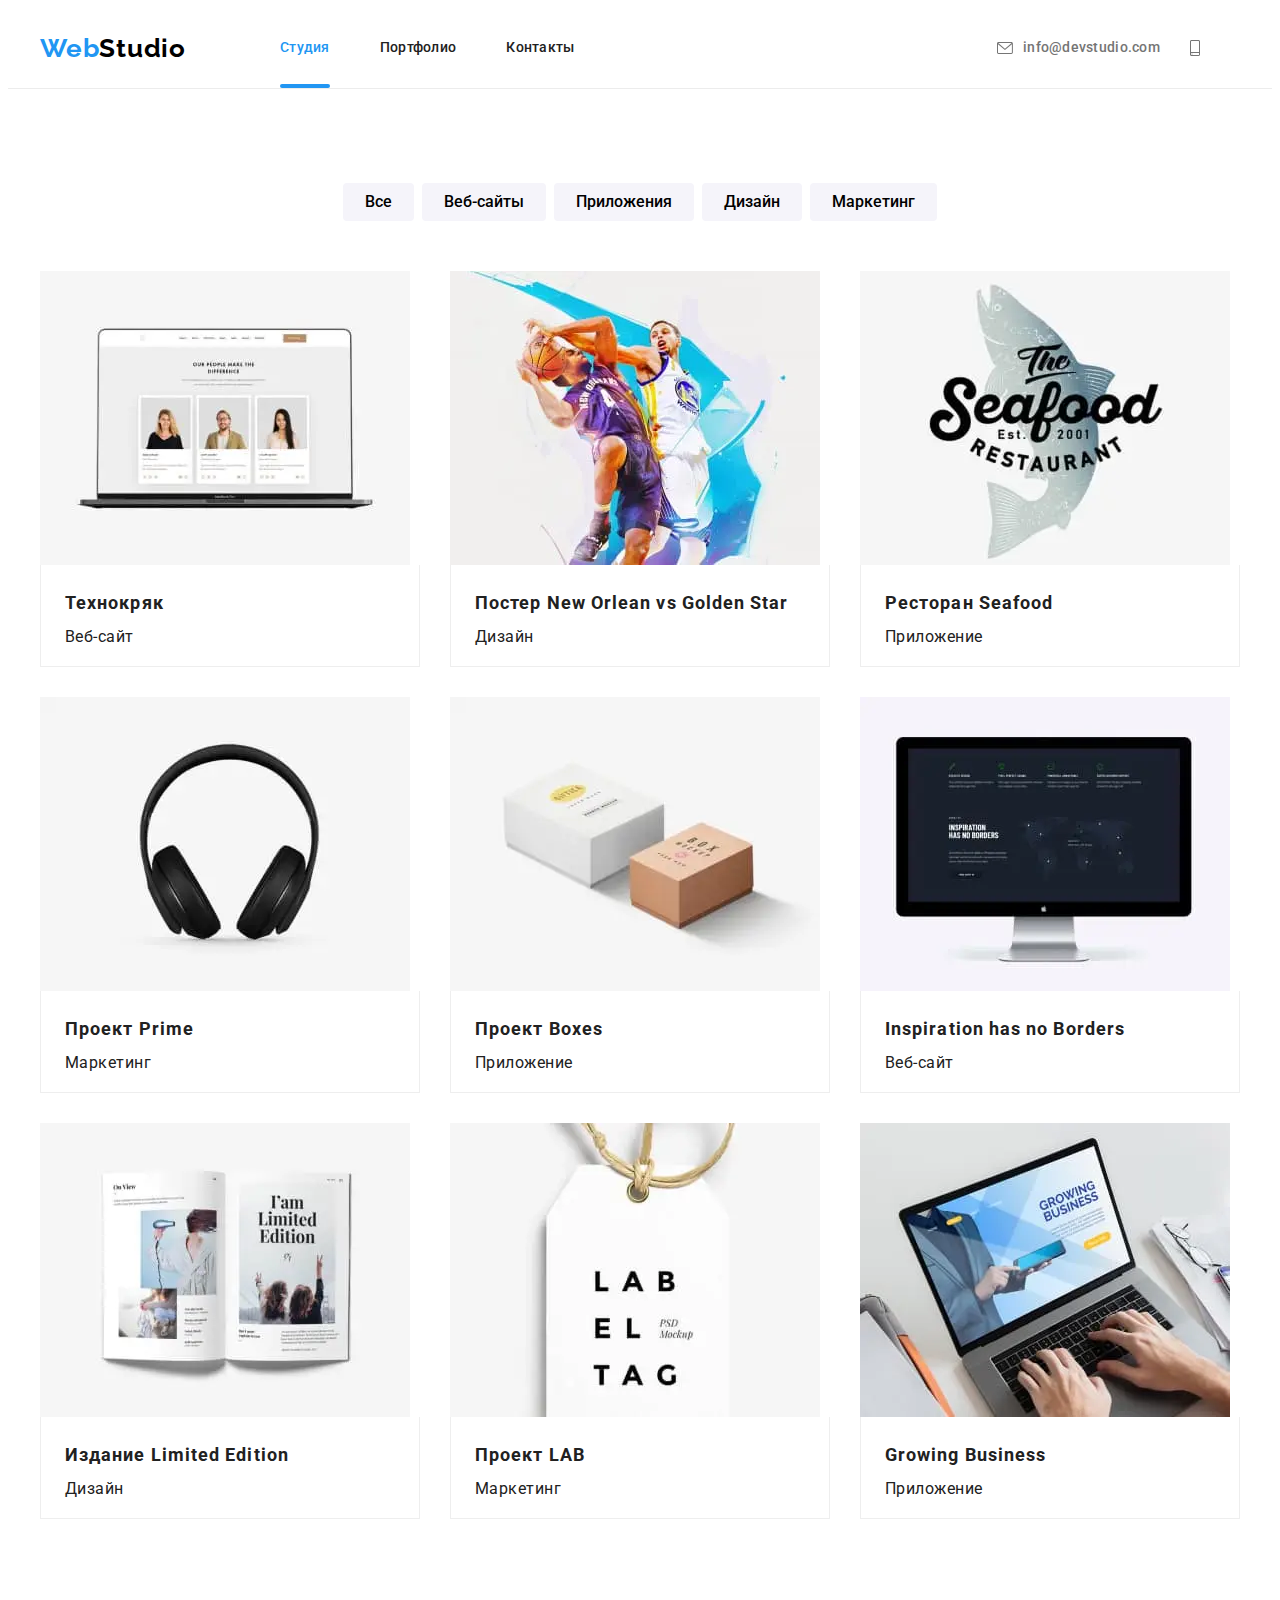
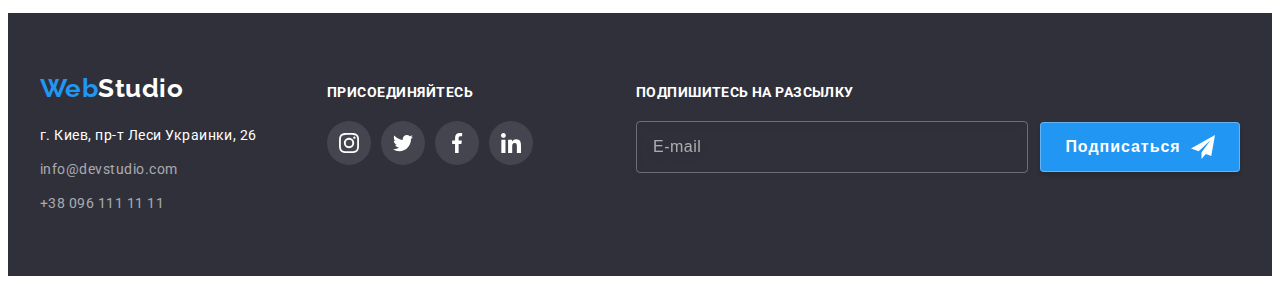
==== commit c6cd7e94: "completed" ====
--- a/portfolio.html
+++ b/portfolio.html
@@ -30,33 +30,63 @@
         <a lang="en" href="./index.html" class="logo header__logo"
           ><span class="logo-color">Web</span>Studio</a
         >
-        <nav class="header__nav">
-          <ul class="list nav">
-            <li class="nav__item">
-              <a href="./index.html" class="nav__link no-decor">Студия
-                <div class="nav__line"></div>
-              </a>
-            </li>
-            <li class="nav__item">
-              <a href="./portfolio.html" class="nav__link no-decor nav__link--current-page">Портфолио
-                <div class="nav__line nav__line--current-page"></div>
-              </a>
-            </li>
-            <li class="nav__item"><a href="" class="nav__link no-decor">Контакты
-              <div class="nav__line"></div>
-            </a></li>
+        <div class="menu-container" data-menu>
+          <nav class="header__nav">
+            <ul class="list nav">
+              <li class="nav__item">
+                <a href="./index.html" class="nav__link no-decor nav__link--current-page"
+                  >Студия
+                  <div class="nav__line nav__line--current-page"></div>
+                </a>
+              </li>
+              <li class="nav__item">
+                <a href="./portfolio.html" class="nav__link no-decor"
+                  >Портфолио
+                  <div class="nav__line"></div>
+                </a>
+              </li>
+              <li class="nav__item">
+                <a href="" class="nav__link no-decor"
+                  >Контакты
+                  <div class="nav__line"></div>
+                </a>
+              </li>
+            </ul>
+          </nav>
+          <ul class="contacts list">
+            <li class="contacts__item">
+              <a href="mail:info@devstudio.com" class="contacts__link contacts__link--low-size no-decor">
+                <svg class="contacts__icon" width="16" height="12">
+                  <use href="./images/icons.svg#mail"></use></svg>info@devstudio.com</a
+              >
+            </li>
+            <li class="contacts__item">
+              <a href="tel:+380961111111" class="contacts__link no-decor">
+                <svg class="contacts__icon" width="10" height="16">
+                  <use href="./images/icons.svg#smartphone"></use></svg>
+            </li>
           </ul>
-        </nav>
-        <ul class="contacts list">
-          <li class="contacts__item">
-            <a href="mail:info@devstudio.com" class="contacts__link no-decor">
-              <svg class="contacts__icon" width="16" height="12"><use href="./images/icons.svg#mail"></use></svg>info@devstudio.com</a>
-          </li>
-          <li class="contacts__item">
-            <a href="tel:+380961111111" class="contacts__link no-decor">
-              <svg class="contacts__icon" width="10" height="16"><use href="./images/icons.svg#smartphone"></use></svg>+38 096 111 11 11</a>
-          </li>
-        </ul>
+          <ul class="list mobile-modal">
+            <li class="mobile-modal__item">
+              <a class="mobile-modal__link" href="">Instagram</a>
+            </li>
+            <li class="mobile-modal__item">
+              <a class="mobile-modal__link" href="">Twitter</a>
+            </li>
+            <li class="mobile-modal__item">
+              <a class="mobile-modal__link" href="">Facebook</a>
+            </li>
+            <li class="mobile-modal__item">
+              <a class="mobile-modal__link" href="">LinkedIn</a>
+            </li>
+          </ul>
+        </div>
+        <button class="header__btn" type="button" data-menu-button>
+          <svg width="40" height="40">
+            <use class="header__icon-open" href="./images/icons.svg#header_icon"></use>
+            <use class="header__icon-close" href="./images/icons.svg#menu-close"></use>
+          </svg>
+        </button>
       </div>
     </header>
 
@@ -603,4 +633,5 @@
       </div>
     </footer>
   </body>
+  <script src="./js/mobile-menu.js"></script>
 </html>
--- a/css/main.min.css
+++ b/css/main.min.css
@@ -1 +1 @@
-:root{--primary-text-color: #212121;--title-text-color: #757575;--accent-color: #2196f3;--primary-white-color: #ffffff;--animation-time: 250ms cubic-bezier(0.4, 0, 0.2, 1)}body{font-family:"Roboto",sans-serif;background-color:var(--primary-white-color);color:var(--primary-text-color);letter-spacing:.03em;line-height:1.2}body.no-scroll{overflow:hidden}.container{padding-left:15px;padding-right:15px;margin:0 auto;width:100%}@media screen and (min-width: 480px){.container{width:480px}}@media screen and (min-width: 768px){.container{width:768px}}@media screen and (min-width: 1200px){.container{width:1200px}}h1,h2,h3,h4,h5,h6,p{margin:0}ul{margin:0;padding:0}.img{display:block;max-width:100%;height:auto}.list{list-style:none;margin:0;padding:0}.no-decor{text-decoration:none}.pointer{cursor:pointer}.header{position:relative;padding:10px 0;border-bottom:1px solid #ececec;font-weight:500;font-size:40px;line-height:1.17;letter-spacing:.02em}@media screen and (min-width: 768px){.header{padding:0}}.header__container{display:-webkit-box;display:-ms-flexbox;display:flex;-webkit-box-pack:justify;-ms-flex-pack:justify;justify-content:space-between;-webkit-box-align:center;-ms-flex-align:center;align-items:center}@media screen and (min-width: 768px){.header__logo{font-weight:700;font-size:24px;line-height:1.17;letter-spacing:.03em;margin-right:88px}}@media screen and (min-width: 1200px){.header__logo{font-size:26px;line-height:1.19;margin-right:94px}}.header__nav{-webkit-box-flex:2;-ms-flex-positive:2;flex-grow:2}.header__nav:not(:last-child){margin:0 0 32px 0}@media screen and (min-width: 768px){.header__nav{display:-webkit-box;display:-ms-flexbox;display:flex}.header__nav:not(:last-child){margin:0 50px 0 0}}.nav{display:none}.menu-container.is-open .nav{display:block}@media screen and (min-width: 780px){.nav{display:-webkit-inline-box;display:-ms-inline-flexbox;display:inline-flex;font-weight:500;font-size:14px;line-height:1.14;letter-spacing:.02em}}@media screen and (min-width: 1200px){.nav{display:-webkit-box;display:-ms-flexbox;display:flex}}.nav__item:not(:last-child){margin:0 0 32px 0}@media screen and (min-width: 768px){.nav__item{display:-webkit-box;display:-ms-flexbox;display:flex}.nav__item:not(:last-child){margin:0 50px 0 0}}.nav__link{position:relative;display:block;padding-top:32px;padding-bottom:32px;color:var(--primary-text-color);font-weight:500;font-size:14px;line-height:1.14;letter-spacing:.02em;-webkit-transition:var(--animation-time);transition:var(--animation-time)}.nav__link:hover,.nav__link:focus{color:var(--accent-color);fill:var(--accent-color)}.nav__link--current-page{color:var(--accent-color)}.nav__line{position:absolute;display:block;width:100%;height:4px;background-color:var(--accent-color);border-radius:2px;bottom:-1px;pointer-events:none;visibility:hidden;opacity:0;-webkit-transition:var(--animation-time);transition:var(--animation-time)}.nav__link:hover .nav__line,.nav__link:focus .nav__line,.nav__line--current-page{opacity:1;visibility:visible;pointer-events:initial}.contacts{display:none}@media screen and (min-width: 768px){.contacts{display:-webkit-box;display:-ms-flexbox;display:flex;-webkit-box-orient:vertical;-webkit-box-direction:normal;-ms-flex-direction:column;flex-direction:column}}@media screen and (min-width: 1200px){.contacts{-webkit-box-orient:horizontal;-webkit-box-direction:normal;-ms-flex-direction:row;flex-direction:row}}.contacts__link{line-height:1.17;color:var(--title-text-color);fill:#757575;-webkit-transition:var(--animation-time);transition:var(--animation-time)}.contacts__link:hover,.contacts__link:focus{color:var(--accent-color);fill:var(--accent-color)}@media screen and (min-width: 768px){.contacts__link{display:-webkit-box;display:-ms-flexbox;display:flex;-webkit-box-align:center;-ms-flex-align:center;align-items:center;font-size:12px;color:var(--title-text-color)}}@media screen and (min-width: 1200px){.contacts__link{font-weight:500;font-size:14px;line-height:1.14;letter-spacing:.02em}}@media screen and (min-width: 768px){.contacts__item:not(:last-child){margin:0 0 10px 0}}@media screen and (min-width: 1200px){.contacts__item:not(:last-child){margin:0 30px 0 0}}.contacts__icon{display:none}@media screen and (min-width: 780px){.contacts__icon{display:-webkit-inline-box;display:-ms-inline-flexbox;display:inline-flex;margin-right:8px}}@media screen and (min-width: 1200px){.contacts__icon{margin-right:10px}}.hero{padding:118px 0px;max-width:480px;height:400px;background-color:#2f303a;background-size:cover;background-position:center;background-repeat:no-repeat;text-align:center;margin:0 auto;background-image:-webkit-gradient(linear, left top, right top, from(rgba(47, 48, 58, 0.4)), to(rgba(47, 48, 58, 0.4))),url("../images/hero/hero-mobile@1x.jpg");background-image:linear-gradient(to right, rgba(47, 48, 58, 0.4), rgba(47, 48, 58, 0.4)),url("../images/hero/hero-mobile@1x.jpg")}@media screen and (min-device-pixel-ratio: 2),screen and (-webkit-min-device-pixel-ratio: 2),screen and (min-resolution: 192dpi),screen and (min-resolution: 2dppx){.hero{background-image:-webkit-gradient(linear, left top, right top, from(rgba(47, 48, 58, 0.4)), to(rgba(47, 48, 58, 0.4))),url("../images/hero/hero-mobile@2x.jpg");background-image:linear-gradient(to right, rgba(47, 48, 58, 0.4), rgba(47, 48, 58, 0.4)),url("../images/hero/hero-mobile@2x.jpg")}}@media screen and (min-device-pixel-ratio: 3),screen and (-webkit-min-device-pixel-ratio: 3),screen and (min-resolution: 288dpi),screen and (min-resolution: 3dppx){.hero{background-image:-webkit-gradient(linear, left top, right top, from(rgba(47, 48, 58, 0.4)), to(rgba(47, 48, 58, 0.4))),url("../images/hero/hero-mobile@3x.jpg");background-image:linear-gradient(to right, rgba(47, 48, 58, 0.4), rgba(47, 48, 58, 0.4)),url("../images/hero/hero-mobile@3x.jpg")}}@media screen and (min-width: 768px){.hero{max-width:768px;height:400px;background-image:-webkit-gradient(linear, left top, right top, from(rgba(47, 48, 58, 0.4)), to(rgba(47, 48, 58, 0.4))),url("../images/hero/hero-table@1x.jpg");background-image:linear-gradient(to right, rgba(47, 48, 58, 0.4), rgba(47, 48, 58, 0.4)),url("../images/hero/hero-table@1x.jpg")}}@media screen and (min-width: 768px)and (min-device-pixel-ratio: 2),screen and (min-width: 768px)and (-webkit-min-device-pixel-ratio: 2),screen and (min-width: 768px)and (min-resolution: 192dpi),screen and (min-width: 768px)and (min-resolution: 2dppx){.hero{background-image:-webkit-gradient(linear, left top, right top, from(rgba(47, 48, 58, 0.4)), to(rgba(47, 48, 58, 0.4))),url("../images/hero/hero-table@2x.jpg");background-image:linear-gradient(to right, rgba(47, 48, 58, 0.4), rgba(47, 48, 58, 0.4)),url("../images/hero/hero-table@2x.jpg")}}@media screen and (min-width: 768px)and (min-device-pixel-ratio: 3),screen and (min-width: 768px)and (-webkit-min-device-pixel-ratio: 3),screen and (min-width: 768px)and (min-resolution: 288dpi),screen and (min-width: 768px)and (min-resolution: 3dppx){.hero{background-image:-webkit-gradient(linear, left top, right top, from(rgba(47, 48, 58, 0.4)), to(rgba(47, 48, 58, 0.4))),url("../images/hero/hero-table@3x.jpg");background-image:linear-gradient(to right, rgba(47, 48, 58, 0.4), rgba(47, 48, 58, 0.4)),url("../images/hero/hero-table@3x.jpg")}}@media screen and (min-width: 1200px){.hero{max-width:1600px;height:600px;padding:200px 0px;background-image:-webkit-gradient(linear, left top, right top, from(rgba(47, 48, 58, 0.4)), to(rgba(47, 48, 58, 0.4))),url("../images/hero/hero-desktop@1x.jpg");background-image:linear-gradient(to right, rgba(47, 48, 58, 0.4), rgba(47, 48, 58, 0.4)),url("../images/hero/hero-desktop@1x.jpg")}}@media screen and (min-width: 1200px)and (min-device-pixel-ratio: 2),screen and (min-width: 1200px)and (-webkit-min-device-pixel-ratio: 2),screen and (min-width: 1200px)and (min-resolution: 192dpi),screen and (min-width: 1200px)and (min-resolution: 2dppx){.hero{background-image:-webkit-gradient(linear, left top, right top, from(rgba(47, 48, 58, 0.4)), to(rgba(47, 48, 58, 0.4))),url("../images/hero/hero-desktop@2x.jpg");background-image:linear-gradient(to right, rgba(47, 48, 58, 0.4), rgba(47, 48, 58, 0.4)),url("../images/hero/hero-desktop@2x.jpg")}}@media screen and (min-width: 1200px)and (min-device-pixel-ratio: 3),screen and (min-width: 1200px)and (-webkit-min-device-pixel-ratio: 3),screen and (min-width: 1200px)and (min-resolution: 288dpi),screen and (min-width: 1200px)and (min-resolution: 3dppx){.hero{background-image:-webkit-gradient(linear, left top, right top, from(rgba(47, 48, 58, 0.4)), to(rgba(47, 48, 58, 0.4))),url("../images/hero/hero-desktop@3x.jpg");background-image:linear-gradient(to right, rgba(47, 48, 58, 0.4), rgba(47, 48, 58, 0.4)),url("../images/hero/hero-desktop@3x.jpg")}}.hero__title{font-size:26px;line-height:1.61;font-weight:900;text-align:center;text-transform:uppercase;color:var(--primary-white-color);letter-spacing:.06em;margin:0px 0px 30px 0px}@media screen and (min-width: 1200px){.hero__title{font-size:44px;line-height:1.36}}.hero__btn{padding:10px 32px;margin-right:auto;margin-left:auto;font-family:"Roboto",sans-serif;background-color:var(--accent-color);font-weight:700;font-size:16px;line-height:1.9;display:-webkit-box;display:-ms-flexbox;display:flex;-webkit-box-align:center;-ms-flex-align:center;align-items:center;text-align:center;letter-spacing:.06em;color:var(--primary-white-color);-webkit-box-shadow:0px 4px 4px rgba(0,0,0,.15);box-shadow:0px 4px 4px rgba(0,0,0,.15);border-radius:4px;border:none}.features{padding:60px 0}@media screen and (min-width: 1200px){.features{padding-top:94px;padding-bottom:47px}}.features__list{display:block}@media screen and (min-width: 768px){.features__list{display:-webkit-box;display:-ms-flexbox;display:flex;-ms-flex-wrap:wrap;flex-wrap:wrap}}@media screen and (min-width: 1200px){.features__list{-ms-flex-wrap:nowrap;flex-wrap:nowrap}}.features__logo{display:-webkit-box;display:-ms-flexbox;display:flex;-webkit-box-align:center;-ms-flex-align:center;align-items:center;-webkit-box-pack:center;-ms-flex-pack:center;justify-content:center;background-color:#f5f4fa;height:120px;margin-bottom:30px;border-radius:4px}@media screen and (min-width: 1200px){.features__logo{width:270px}}.feacheres__subtitle{font-weight:700;font-size:14px;line-height:1.19;letter-spacing:.03em;text-transform:uppercase;margin-bottom:10px;text-align:center}@media screen and (min-width: 768px){.feacheres__subtitle{text-align:start}}.feacheres__txt{font-size:14px;line-height:1.71;letter-spacing:.03em;color:var(--title-text-color)}.features__item:not(:last-child){margin-bottom:30px}@media screen and (min-width: 768px){.features__item{width:354px}.features__item:nth-child(2n+1){margin-right:30px}}@media screen and (min-width: 1200px){.features__item:not(:last-child){margin-bottom:0px;margin-right:30px}}.works{display:none}@media screen and (min-width: 768px){.works{padding-top:47px;padding-bottom:94px}}.works__title{font-weight:700;font-size:36px;line-height:1.17;text-align:center;margin-bottom:50px}.works__list{display:-webkit-box;display:-ms-flexbox;display:flex;gap:30px}.works__item{display:block;position:relative}.works__img{display:block}.works__subtitle{font-weight:700;font-size:14px;line-height:1.14;text-align:center;text-transform:uppercase;color:var(--primary-white-color);position:absolute;width:100%;height:70px;bottom:0;background:rgba(47,48,58,.8);padding-top:27px}.team{padding:60px 0;background-color:#f5f4fa}@media screen and (min-width: 768px){.team{padding:94px 0}}.team__title{font-weight:700;font-size:36px;line-height:1.17;text-align:center;margin-bottom:50px}.team__list{display:-webkit-box;display:-ms-flexbox;display:flex;-webkit-box-orient:vertical;-webkit-box-direction:normal;-ms-flex-direction:column;flex-direction:column;gap:30px}@media screen and (min-width: 768px){.team__list{-webkit-box-orient:horizontal;-webkit-box-direction:normal;-ms-flex-direction:row;flex-direction:row;-ms-flex-wrap:wrap;flex-wrap:wrap}}@media screen and (min-width: 768px){.team__img{width:354px}}@media screen and (min-width: 1200px){.team__img{width:270px;height:260px}}.team__item{background-color:#fff;display:block;-webkit-box-shadow:0px 1px 3px rgba(0,0,0,.12),0px 1px 1px rgba(0,0,0,.14),0px 2px 1px rgba(0,0,0,.2);box-shadow:0px 1px 3px rgba(0,0,0,.12),0px 1px 1px rgba(0,0,0,.14),0px 2px 1px rgba(0,0,0,.2);border-radius:0px 0px 4px 4px}.team__card{padding:30px 0 24px 0}@media screen and (min-width: 1200px){.team__card{padding:30px 0 30px 0}}.team__name{font-size:16px;line-height:1.19;text-align:center;font-weight:500;margin-bottom:10px}.team__prof{font-size:16px;line-height:1.19;text-align:center;color:var(--title-text-color);margin-bottom:16px}.team__sosial-list{display:-webkit-box;display:-ms-flexbox;display:flex;-webkit-box-pack:center;-ms-flex-pack:center;justify-content:center;gap:10px}.team__sosial-link{display:-webkit-box;display:-ms-flexbox;display:flex;-webkit-box-align:center;-ms-flex-align:center;align-items:center;-webkit-box-pack:center;-ms-flex-pack:center;justify-content:center;width:44px;height:44px;background-color:var(--primary-white-color);border-radius:50%;fill:#afb1b8;-webkit-transition:var(--animation-time);transition:var(--animation-time)}.team__sosial-link:hover,.team__sosial-link:focus{background-color:var(--accent-color);fill:var(--primary-white-color)}.customers{padding:60px 0}@media screen and (min-width: 1200px){.customers{padding:94px 0}}.customers__title{font-weight:700;font-size:36px;line-height:1.16;text-align:center;margin-bottom:50px}.customers__list{display:-webkit-box;display:-ms-flexbox;display:flex;-webkit-box-pack:center;-ms-flex-pack:center;justify-content:center;-ms-flex-wrap:wrap;flex-wrap:wrap;gap:30px;margin:0;padding:0}.customers__link{display:-webkit-box;display:-ms-flexbox;display:flex;-webkit-box-pack:center;-ms-flex-pack:center;justify-content:center;-webkit-box-align:center;-ms-flex-align:center;align-items:center;width:210px;height:92px;background-color:var(--primary-white-color);border:1px solid #afb1b8;border-radius:4px;fill:#afb1b8;-webkit-transition:var(--animation-time);transition:var(--animation-time)}.customers__link:hover,.customers__link:focus{fill:var(--accent-color);border-color:var(--accent-color)}@media screen and (min-width: 1200px){.customers__link{width:170px;height:90px}}.portfolio{padding:60px 0}@media screen and (min-width: 1200px){.portfolio{padding:94px 0}}.portfolio-filter{display:-webkit-box;display:-ms-flexbox;display:flex;-webkit-box-pack:start;-ms-flex-pack:start;justify-content:start;-ms-flex-wrap:wrap;flex-wrap:wrap;-webkit-column-gap:8px;-moz-column-gap:8px;column-gap:8px;row-gap:15px;margin-bottom:40px}@media screen and (min-width: 768px){.portfolio-filter{margin-bottom:30px;-webkit-box-pack:center;-ms-flex-pack:center;justify-content:center}}@media screen and (min-width: 1200px){.portfolio-filter{margin-bottom:50px}}.portfolio-filter__btn{padding:6px 22px;font-family:"Roboto",sans-serif;background-color:#f5f4fa;font-weight:500;font-size:16px;line-height:1.62;text-align:center;border-radius:4px;border:none;-webkit-transition:var(--animation-time);transition:var(--animation-time)}.portfolio-filter__btn:hover,.portfolio-filter__btn:focus{color:var(--primary-white-color);background-color:var(--accent-color);-webkit-box-shadow:0px 3px 1px rgba(0,0,0,.1),0px 1px 2px rgba(0,0,0,.08),0px 2px 2px rgba(0,0,0,.12);box-shadow:0px 3px 1px rgba(0,0,0,.1),0px 1px 2px rgba(0,0,0,.08),0px 2px 2px rgba(0,0,0,.12)}.portfolio__link{height:100%;display:-webkit-box;display:-ms-flexbox;display:flex;text-decoration:none;-webkit-box-orient:vertical;-webkit-box-direction:normal;-ms-flex-direction:column;flex-direction:column}.portfolio__list{display:-webkit-box;display:-ms-flexbox;display:flex;-ms-flex-wrap:wrap;flex-wrap:wrap;-webkit-box-pack:center;-ms-flex-pack:center;justify-content:center}@media screen and (min-width: 768px){.portfolio__list{-webkit-box-pack:start;-ms-flex-pack:start;justify-content:start;-webkit-box-align:stretch;-ms-flex-align:stretch;align-items:stretch;gap:30px}}.portfolio__item{-webkit-transition:var(--animation-time);transition:var(--animation-time)}.portfolio__item:not(:last-child){margin-bottom:30px}.portfolio__item:hover,.portfolio__item:focus{-webkit-box-shadow:0px 1px 1px rgba(0,0,0,.12),0px 4px 4px rgba(0,0,0,.06),1px 4px 6px rgba(0,0,0,.16);box-shadow:0px 1px 1px rgba(0,0,0,.12),0px 4px 4px rgba(0,0,0,.06),1px 4px 6px rgba(0,0,0,.16)}@media screen and (min-width: 768px){.portfolio__item{width:calc((100% - 60px)/2)}.portfolio__item:not(:last-child){margin-bottom:0}}@media screen and (min-width: 1200px){.portfolio__item{width:calc((100% - 60px)/3)}}.portgolio__img{width:100%;max-width:450px}@media screen and (min-width: 1200px){.portgolio__img{width:370px;height:294px}}.portfolio__about{padding:20px 24px;border:1px solid #eee;border-top:none;-webkit-box-flex:1;-ms-flex-positive:1;flex-grow:1}.portfolio__title{margin-bottom:6px;font-weight:700;font-size:18px;line-height:2;letter-spacing:.06em;color:var(--primary-text-color)}.portfolio__txt{font-size:16px;line-height:1.88;color:var(--title-text-color)}.portfolio__overlay{position:absolute;display:block;width:100%;height:100%;top:0;margin:0;background:rgba(33,150,243,.9);color:rgba(255,255,255,.9);font-size:18px;line-height:1.56;letter-spacing:.03em;padding:63px 24px;pointer-events:none;-webkit-transform:translateY(100%);transform:translateY(100%);-webkit-transition:-webkit-transform var(--animation-time);transition:-webkit-transform var(--animation-time);transition:transform var(--animation-time);transition:transform var(--animation-time), -webkit-transform var(--animation-time)}.portfolio__link:hover .portfolio__overlay,.portfolio__link:focus .portfolio__overlay{-webkit-transform:translateY(0%);transform:translateY(0%);-webkit-transition:-webkit-transform var(--animation-time);transition:-webkit-transform var(--animation-time);transition:transform var(--animation-time);transition:transform var(--animation-time), -webkit-transform var(--animation-time)}.portfolio__overlay--display{display:block;position:relative;overflow:hidden}.footer{background-color:#2f303a;padding-bottom:60px;padding-top:60px}.footer__container{display:block;text-align:center}@media screen and (min-width: 1200px){.footer__container{display:-webkit-box;display:-ms-flexbox;display:flex;text-align:start}}@media screen and (min-width: 768px){.footer__box{display:-webkit-box;display:-ms-flexbox;display:flex;-ms-flex-pack:distribute;justify-content:space-around;margin:0 0 60px 0}}@media screen and (min-width: 1200px){.footer__box{margin:0}}@media screen and (min-width: 1200px){.footer__contacts{margin-right:70px}}.footer__address{color:var(--primary-white-color);text-decoration:none;font-style:normal;font-size:14px;line-height:1.71;text-decoration:none}.footer__item{color:rgba(255,255,255,.6);font-size:14px;line-height:1.71;text-decoration:none;font-style:normal;-webkit-transition:var(--animation-time);transition:var(--animation-time)}.footer__list:not(:last-child){margin-bottom:10px}.footer__list:last-child{margin-bottom:60px}@media screen and (min-width: 768px){.footer__list:last-child{margin-bottom:0px}}.footer-socials{margin-top:12px}.footer-sosials__title{color:var(--primary-white-color);font-weight:700;font-size:14px;line-height:1.14;text-transform:uppercase;margin-bottom:20px}.footer-sosials__list{display:-webkit-box;display:-ms-flexbox;display:flex;-webkit-box-pack:center;-ms-flex-pack:center;justify-content:center;gap:10px}.footer-sosial__icon{display:-webkit-box;display:-ms-flexbox;display:flex;-webkit-box-align:center;-ms-flex-align:center;align-items:center;-webkit-box-pack:center;-ms-flex-pack:center;justify-content:center;width:44px;height:44px;background:rgba(255,255,255,.1);border-radius:50%;fill:var(--primary-white-color);-webkit-transition:var(--animation-time);transition:var(--animation-time)}.footer-sosial__icon:hover,.footer-sosial__icon:focus{fill:var(--primary-white-color);background:var(--accent-color)}.footer-sub{margin-left:auto}.footer-sub__label{display:block}@media screen and (min-width: 768px){.footer-sub__label{display:-webkit-box;display:-ms-flexbox;display:flex;-webkit-box-orient:vertical;-webkit-box-direction:normal;-ms-flex-direction:column;flex-direction:column;-webkit-box-align:center;-ms-flex-align:center;align-items:center}}@media screen and (min-width: 1200px){.footer-sub__label{-webkit-box-orient:horizontal;-webkit-box-direction:normal;-ms-flex-direction:row;flex-direction:row}}.footer-sub__title{margin:60px 0 15px 0;font-weight:700;font-size:14px;line-height:1.14;letter-spacing:.03em;text-transform:uppercase;color:var(--primary-white-color)}@media screen and (min-width: 768px){.footer-sub__title{margin:0 0 20px 0}}@media screen and (min-width: 1200px){.footer-sub__title{margin:12px 0 20px 0}}.footer-sub__input{width:100%;height:50px;display:block;font-size:16px;line-height:1.25;display:-webkit-box;display:-ms-flexbox;display:flex;-webkit-box-align:center;-ms-flex-align:center;align-items:center;letter-spacing:.03em;background:rgba(0,0,0,0);color:rgba(255,255,255,.6);border:1px solid rgba(255,255,255,.3);-webkit-filter:drop-shadow(0px 4px 4px rgba(0, 0, 0, 0.15));filter:drop-shadow(0px 4px 4px rgba(0, 0, 0, 0.15));border-radius:4px;margin:0 0 20px 0;padding:0 16px}@media screen and (min-width: 768px){.footer-sub__input{width:450px}}@media screen and (min-width: 1200px){.footer-sub__input{width:358px;margin:0 12px 0 0}}.footer-sub__input::-webkit-input-placeholder{font-size:16px;line-height:1.25;-webkit-box-align:center;align-items:center;letter-spacing:.03em;color:rgba(255,255,255,.6)}.footer-sub__input::-moz-placeholder{font-size:16px;line-height:1.25;align-items:center;letter-spacing:.03em;color:rgba(255,255,255,.6)}.footer-sub__input:-ms-input-placeholder{font-size:16px;line-height:1.25;-ms-flex-align:center;align-items:center;letter-spacing:.03em;color:rgba(255,255,255,.6)}.footer-sub__input::-ms-input-placeholder{font-size:16px;line-height:1.25;-ms-flex-align:center;align-items:center;letter-spacing:.03em;color:rgba(255,255,255,.6)}.footer-sub__input::placeholder{font-size:16px;line-height:1.25;-webkit-box-align:center;-ms-flex-align:center;align-items:center;letter-spacing:.03em;color:rgba(255,255,255,.6)}.footer-sub__input:-moz-placeholder-shown{outline:rgba(0,0,0,0);outline-color:var(--accent-color);border:1px solid rgba(255,255,255,.3);filter:drop-shadow(0px 4px 4px rgba(0, 0, 0, 0.15));border-radius:4px}.footer-sub__input:-ms-input-placeholder{outline:rgba(0,0,0,0);outline-color:var(--accent-color);border:1px solid rgba(255,255,255,.3);filter:drop-shadow(0px 4px 4px rgba(0, 0, 0, 0.15));border-radius:4px}.footer-sub__input:placeholder-shown{outline:rgba(0,0,0,0);outline-color:var(--accent-color);border:1px solid rgba(255,255,255,.3);-webkit-filter:drop-shadow(0px 4px 4px rgba(0, 0, 0, 0.15));filter:drop-shadow(0px 4px 4px rgba(0, 0, 0, 0.15));border-radius:4px}.footer-sub__input:not(:-moz-placeholder-shown){outline:rgba(0,0,0,0);border:1px solid var(--accent-color);filter:drop-shadow(0px 4px 4px rgba(0, 0, 0, 0.15));border-radius:4px}.footer-sub__input:not(:-ms-input-placeholder){outline:rgba(0,0,0,0);border:1px solid var(--accent-color);filter:drop-shadow(0px 4px 4px rgba(0, 0, 0, 0.15));border-radius:4px}.footer-sub__input:not(:placeholder-shown){outline:rgba(0,0,0,0);border:1px solid var(--accent-color);-webkit-filter:drop-shadow(0px 4px 4px rgba(0, 0, 0, 0.15));filter:drop-shadow(0px 4px 4px rgba(0, 0, 0, 0.15));border-radius:4px}.footer-sub__input:focus{border:1px solid var(--accent-color)}.footer-sub__btn{display:-webkit-inline-box;display:-ms-inline-flexbox;display:inline-flex;-webkit-box-pack:center;-ms-flex-pack:center;justify-content:center;-webkit-box-align:center;-ms-flex-align:center;align-items:center;height:50px;width:200px;font-weight:700;font-size:16px;line-height:1.88;align-items:center;text-align:center;letter-spacing:.06em;color:var(--primary-white-color);background:var(--accent-color);-webkit-box-shadow:0px 4px 4px rgba(0,0,0,.15);box-shadow:0px 4px 4px rgba(0,0,0,.15);border-radius:4px;border:1px solid rgba(255,255,255,.3);justify-content:center}.footer-sub__bt--txt-mg{margin-right:10px}.logo{display:inline-block;-webkit-box-align:center;-ms-flex-align:center;align-items:center;font-family:"Raleway",sans-serif;font-weight:700;font-size:26px;line-height:1.19;color:#000;text-decoration:none}.logo-color{color:var(--accent-color)}.footer__logo--mg{margin-bottom:20px}.footer__logo--color{color:var(--primary-white-color)}.backdrop{z-index:1;position:fixed;top:0;left:0;width:100%;height:100%;background-color:rgba(0,0,0,.5);opacity:1;visibility:visible;-webkit-transition:opacity var(--animation-time),visibility var(--animation-time);transition:opacity var(--animation-time),visibility var(--animation-time)}.backdrop.is-hidden{visibility:hidden;opacity:0;pointer-events:none}.modal{position:absolute;padding:40px;top:50%;left:50%;margin:auto;-webkit-box-align:center;-ms-flex-align:center;align-items:center;width:528px;background-color:var(--primary-white-color);border-radius:4px;-webkit-transform:translate(-50%, -50%);transform:translate(-50%, -50%)}.close-btn{position:absolute;-webkit-box-align:center;-ms-flex-align:center;align-items:center;right:8px;top:8px;width:30px;height:30px;background:#fff;border:1px solid rgba(0,0,0,.1);border-radius:50%;fill:#000;-webkit-transition:var(--animation-time);transition:var(--animation-time)}.close-btn:focus,.close-btn:hover{fill:var(--accent-color)}.form{display:-webkit-box;display:-ms-flexbox;display:flex;-webkit-box-orient:vertical;-webkit-box-direction:normal;-ms-flex-direction:column;flex-direction:column}.form__title{font-weight:700;font-size:20px;line-height:23px;text-align:center;letter-spacing:.03em;color:#212121;margin-bottom:12px}.form__label{margin-bottom:10px;position:relative}.form__input-title{position:relative;display:inline-block;margin-bottom:4px;font-weight:400;font-size:12px;line-height:1.14;letter-spacing:.01em;color:#757575}.form__input{width:100%;height:40px;padding-left:42px;border:1px solid rgba(33,33,33,.2);border-radius:4px;-webkit-transition:var(--animation-time);transition:var(--animation-time)}.form__input:focus{outline:rgba(0,0,0,0);border-color:var(--accent-color);padding-left:42px}.form__input-icon{position:absolute;left:12px;bottom:11px;fill:var(--primary-text-color);-webkit-transition:var(--animation-time);transition:var(--animation-time)}.form__input:focus+.form__input-icon,.form__input:hover+.form__input-icon{fill:var(--accent-color)}.form__comment{width:100%;height:120px;padding-left:16px;padding-top:12px;border:1px solid rgba(33,33,33,.2);border-radius:4px;resize:none;-webkit-transition:var(--animation-time);transition:var(--animation-time);margin-bottom:20px}.form__comment:focus{outline:rgba(0,0,0,0);border-color:var(--accent-color)}.form__comment::-webkit-input-placeholder{font-size:12px;line-height:1.14;letter-spacing:.01em;color:rgba(117,117,117,.5)}.form__comment::-moz-placeholder{font-size:12px;line-height:1.14;letter-spacing:.01em;color:rgba(117,117,117,.5)}.form__comment:-ms-input-placeholder{font-size:12px;line-height:1.14;letter-spacing:.01em;color:rgba(117,117,117,.5)}.form__comment::-ms-input-placeholder{font-size:12px;line-height:1.14;letter-spacing:.01em;color:rgba(117,117,117,.5)}.form__comment::placeholder{font-size:12px;line-height:1.14;letter-spacing:.01em;color:rgba(117,117,117,.5)}.form__checkbox{display:-webkit-box;display:-ms-flexbox;display:flex;-webkit-box-pack:center;-ms-flex-pack:center;justify-content:center;-webkit-box-align:center;-ms-flex-align:center;align-items:center;margin-bottom:30px}.form__checkbox--hidden{display:none}.form__link--color{color:var(--accent-color)}.form__checkbox-icon{display:inline-block;-webkit-box-pack:center;-ms-flex-pack:center;justify-content:center;-webkit-box-align:center;-ms-flex-align:center;align-items:center;width:16px;height:15px;border:2px solid var(--primary-text-color);border-radius:2px;-webkit-transition:var(--animation-time);transition:var(--animation-time)}.form__checkbox--hidden:checked+.form__checkbox-icon{border:2px solid rgba(0,0,0,0);background-color:var(--accent-color)}.form__checkbox-icon--hidden{-ms-flex-negative:0;flex-shrink:0;width:16px;height:15px;fill:rgba(0,0,0,0);-webkit-transition:var(--animation-time);transition:var(--animation-time)}.form__checkbox--hidden:checked+.form__checkbox-icon>.form__checkbox-icon--hidden{fill:var(--primary-white-color)}.form__checkbox-txt{margin-left:7px;font-size:14px;line-height:1.71;color:#757575}.submit-btn{padding:10px 55px;margin-right:auto;margin-left:auto;background-color:var(--accent-color);font-weight:700;font-size:16px;line-height:1.9;display:-webkit-box;display:-ms-flexbox;display:flex;-webkit-box-align:center;-ms-flex-align:center;align-items:center;text-align:center;letter-spacing:.06em;color:var(--primary-white-color);-webkit-box-shadow:0px 4px 4px rgba(0,0,0,.15);box-shadow:0px 4px 4px rgba(0,0,0,.15);border-radius:4px;border:none}.features__title--hidden{position:absolute;width:1px;height:1px;margin:-1px;border:0;padding:0;white-space:nowrap;-webkit-clip-path:inset(100%);clip-path:inset(100%);clip:rect(0 0 0 0);overflow:hidden}/*# sourceMappingURL=main.min.css.map */+:root{--primary-text-color: #212121;--title-text-color: #757575;--accent-color: #2196f3;--primary-white-color: #ffffff;--animation-time: 250ms cubic-bezier(0.4, 0, 0.2, 1)}body{font-family:"Roboto",sans-serif;background-color:var(--primary-white-color);color:var(--primary-text-color);letter-spacing:.03em;line-height:1.2}body.no-scroll{overflow:hidden}.container{padding-left:15px;padding-right:15px;margin:0 auto;width:100%}@media screen and (min-width: 480px){.container{width:480px}}@media screen and (min-width: 768px){.container{width:768px}}@media screen and (min-width: 1200px){.container{width:1200px}}h1,h2,h3,h4,h5,h6,p{margin:0}ul{margin:0;padding:0}.img{display:block;max-width:100%;height:auto}.list{list-style:none;margin:0;padding:0}.no-decor{text-decoration:none;color:currentColor}.pointer{cursor:pointer}.header{position:relative;padding:10px 0;border-bottom:1px solid #ececec;font-weight:500;font-size:40px;line-height:1.17;letter-spacing:.02em}@media screen and (min-width: 768px){.header{padding:0}}.header__container{display:-webkit-box;display:-ms-flexbox;display:flex;-webkit-box-pack:justify;-ms-flex-pack:justify;justify-content:space-between;-webkit-box-align:center;-ms-flex-align:center;align-items:center}@media screen and (min-width: 768px){.header__logo{font-weight:700;font-size:24px;line-height:1.17;letter-spacing:.03em;margin-right:88px}}@media screen and (min-width: 1200px){.header__logo{font-size:26px;line-height:1.19;margin-right:94px}}.header__nav{-webkit-box-flex:2;-ms-flex-positive:2;flex-grow:2}.header__nav:not(:last-child){margin:0 0 32px 0}@media screen and (min-width: 768px){.header__nav{display:-webkit-box;display:-ms-flexbox;display:flex}.header__nav:not(:last-child){margin:0 50px 0 0}}.nav{display:none}.menu-container.is-open .nav{display:block}@media screen and (min-width: 768px){.nav{display:-webkit-inline-box;display:-ms-inline-flexbox;display:inline-flex;font-weight:500;font-size:14px;line-height:1.14;letter-spacing:.02em}}@media screen and (min-width: 1200px){.nav{display:-webkit-box;display:-ms-flexbox;display:flex}}.nav__item:not(:last-child){margin:0 0 32px 0}@media screen and (min-width: 768px){.nav__item{display:-webkit-box;display:-ms-flexbox;display:flex}.nav__item:not(:last-child){margin:0 50px 0 0}}@media screen and (min-width: 768px){.nav__link{position:relative;display:block;padding-top:32px;padding-bottom:32px;color:var(--primary-text-color);font-weight:500;font-size:14px;line-height:1.14;letter-spacing:.02em;-webkit-transition:var(--animation-time);transition:var(--animation-time)}.nav__link:hover,.nav__link:focus{color:var(--accent-color);fill:var(--accent-color)}}.nav__link--current-page{color:var(--accent-color)}@media screen and (min-width: 768px){.nav__line{position:absolute;display:block;width:100%;height:4px;background-color:var(--accent-color);border-radius:2px;pointer-events:none;visibility:hidden;opacity:0;-webkit-transition:var(--animation-time);transition:var(--animation-time)}.nav__link:hover .nav__line,.nav__link:focus .nav__line,.nav__line--current-page{opacity:1;visibility:visible;pointer-events:initial}}@media screen and (min-width: 768px){.nav__line{bottom:0}}.contacts{display:none}.menu-container.is-open .contacts{display:-webkit-box;display:-ms-flexbox;display:flex;-webkit-box-orient:vertical;-webkit-box-direction:reverse;-ms-flex-direction:column-reverse;flex-direction:column-reverse;gap:32px}@media screen and (min-width: 768px){.contacts{display:-webkit-box;display:-ms-flexbox;display:flex;-webkit-box-orient:vertical;-webkit-box-direction:normal;-ms-flex-direction:column;flex-direction:column}}@media screen and (min-width: 1200px){.contacts{-webkit-box-orient:horizontal;-webkit-box-direction:normal;-ms-flex-direction:row;flex-direction:row}}.contacts__link{color:var(--accent-color);line-height:1.17;fill:#757575;-webkit-transition:var(--animation-time);transition:var(--animation-time)}.contacts__link--low-size{font-size:24px;color:var(--title-text-color)}@media screen and (min-width: 768px){.contacts__link{display:-webkit-box;display:-ms-flexbox;display:flex;-webkit-box-align:center;-ms-flex-align:center;align-items:center;font-size:12px;color:var(--title-text-color)}.contacts__link:hover,.contacts__link:focus{color:var(--accent-color);fill:var(--accent-color)}}@media screen and (min-width: 1200px){.contacts__link{font-weight:500;font-size:14px;line-height:1.14;letter-spacing:.02em}}@media screen and (min-width: 768px){.contacts__item:not(:last-child){margin:0 0 10px 0}}@media screen and (min-width: 1200px){.contacts__item:not(:last-child){margin:0 30px 0 0}}.contacts__icon{display:none}@media screen and (min-width: 768px){.contacts__icon{display:-webkit-inline-box;display:-ms-inline-flexbox;display:inline-flex;margin-right:8px}}@media screen and (min-width: 1200px){.contacts__icon{margin-right:10px}}.header__btn{z-index:2;display:-webkit-inline-box;display:-ms-inline-flexbox;display:inline-flex;margin:0;padding:0;border:0;color:#000;background-color:rgba(0,0,0,0);-webkit-transition:color var(--animation-time);transition:color var(--animation-time)}.header__btn:hover,.header__btn:focus{fill:var(--accent-color)}.header__btn .header__icon-open,.header__btn .header__icon-close{fill:currentColor}.header__btn .header__icon-open:hover,.header__btn .header__icon-open:focus,.header__btn .header__icon-close:hover,.header__btn .header__icon-close:focus{fill:var(--accent-color)}.header__btn .header__icon-close{display:none}.header__btn .header__icon-close:hover,.header__btn .header__icon-close:focus{fill:var(--accent-color)}.header__btn.is-open .header__icon-open{display:none}.header__btn.is-open .header__icon-close{display:block}@media screen and (min-width: 768px){.header__btn{display:none}}.menu-container{z-index:1;position:fixed;top:0;left:0;-webkit-transform:translateY(-100%);transform:translateY(-100%);display:-webkit-box;display:-ms-flexbox;display:flex;-webkit-box-orient:vertical;-webkit-box-direction:normal;-ms-flex-direction:column;flex-direction:column;width:100vw;height:100%;padding:48px 40px;overflow-y:auto;background-color:#fff;-webkit-transition:-webkit-transform var(--animation-time);transition:-webkit-transform var(--animation-time);transition:transform var(--animation-time);transition:transform var(--animation-time), -webkit-transform var(--animation-time)}.menu-container.is-open{-webkit-transform:translateY(0);transform:translateY(0)}@media screen and (min-width: 768px){.menu-container{position:static;-webkit-box-orient:horizontal;-webkit-box-direction:normal;-ms-flex-direction:row;flex-direction:row;-webkit-box-pack:justify;-ms-flex-pack:justify;justify-content:space-between;-webkit-box-align:center;-ms-flex-align:center;align-items:center;padding:0px;-webkit-transform:translateX(0);transform:translateX(0)}}.mobile-modal{margin-top:64px;font-size:18px;line-height:1.22;letter-spacing:.02em;color:var(--accent-color)}@media screen and (min-width: 768px){.mobile-modal{display:none}}.mobile-modal__item{display:-webkit-inline-box;display:-ms-inline-flexbox;display:inline-flex}.mobile-modal__item:not(:last-child){padding-right:10px}.mobile-modal__item:not(:last-child)::after{content:"";padding-left:10px;border-right:1px solid rgba(33,33,33,.2)}.mobile-modal__link{display:block;font-weight:500;font-size:18px;line-height:1.2;letter-spacing:.02em;text-decoration:none;color:#2196f3}@media screen and (min-width: 1200px){.mobile-modal__link{display:none}}.hero{padding:118px 0px;max-width:480px;height:400px;background-color:#2f303a;background-size:cover;background-position:center;background-repeat:no-repeat;text-align:center;margin:0 auto;background-image:-webkit-gradient(linear, left top, right top, from(rgba(47, 48, 58, 0.4)), to(rgba(47, 48, 58, 0.4))),url("../images/hero/hero-mobile@1x.jpg");background-image:linear-gradient(to right, rgba(47, 48, 58, 0.4), rgba(47, 48, 58, 0.4)),url("../images/hero/hero-mobile@1x.jpg")}@media screen and (min-device-pixel-ratio: 2),screen and (-webkit-min-device-pixel-ratio: 2),screen and (min-resolution: 192dpi),screen and (min-resolution: 2dppx){.hero{background-image:-webkit-gradient(linear, left top, right top, from(rgba(47, 48, 58, 0.4)), to(rgba(47, 48, 58, 0.4))),url("../images/hero/hero-mobile@2x.jpg");background-image:linear-gradient(to right, rgba(47, 48, 58, 0.4), rgba(47, 48, 58, 0.4)),url("../images/hero/hero-mobile@2x.jpg")}}@media screen and (min-device-pixel-ratio: 3),screen and (-webkit-min-device-pixel-ratio: 3),screen and (min-resolution: 288dpi),screen and (min-resolution: 3dppx){.hero{background-image:-webkit-gradient(linear, left top, right top, from(rgba(47, 48, 58, 0.4)), to(rgba(47, 48, 58, 0.4))),url("../images/hero/hero-mobile@3x.jpg");background-image:linear-gradient(to right, rgba(47, 48, 58, 0.4), rgba(47, 48, 58, 0.4)),url("../images/hero/hero-mobile@3x.jpg")}}@media screen and (min-width: 768px){.hero{max-width:768px;height:400px;background-image:-webkit-gradient(linear, left top, right top, from(rgba(47, 48, 58, 0.4)), to(rgba(47, 48, 58, 0.4))),url("../images/hero/hero-table@1x.jpg");background-image:linear-gradient(to right, rgba(47, 48, 58, 0.4), rgba(47, 48, 58, 0.4)),url("../images/hero/hero-table@1x.jpg")}}@media screen and (min-width: 768px)and (min-device-pixel-ratio: 2),screen and (min-width: 768px)and (-webkit-min-device-pixel-ratio: 2),screen and (min-width: 768px)and (min-resolution: 192dpi),screen and (min-width: 768px)and (min-resolution: 2dppx){.hero{background-image:-webkit-gradient(linear, left top, right top, from(rgba(47, 48, 58, 0.4)), to(rgba(47, 48, 58, 0.4))),url("../images/hero/hero-table@2x.jpg");background-image:linear-gradient(to right, rgba(47, 48, 58, 0.4), rgba(47, 48, 58, 0.4)),url("../images/hero/hero-table@2x.jpg")}}@media screen and (min-width: 768px)and (min-device-pixel-ratio: 3),screen and (min-width: 768px)and (-webkit-min-device-pixel-ratio: 3),screen and (min-width: 768px)and (min-resolution: 288dpi),screen and (min-width: 768px)and (min-resolution: 3dppx){.hero{background-image:-webkit-gradient(linear, left top, right top, from(rgba(47, 48, 58, 0.4)), to(rgba(47, 48, 58, 0.4))),url("../images/hero/hero-table@3x.jpg");background-image:linear-gradient(to right, rgba(47, 48, 58, 0.4), rgba(47, 48, 58, 0.4)),url("../images/hero/hero-table@3x.jpg")}}@media screen and (min-width: 1200px){.hero{max-width:1600px;height:600px;padding:200px 0px;background-image:-webkit-gradient(linear, left top, right top, from(rgba(47, 48, 58, 0.4)), to(rgba(47, 48, 58, 0.4))),url("../images/hero/hero-desktop@1x.jpg");background-image:linear-gradient(to right, rgba(47, 48, 58, 0.4), rgba(47, 48, 58, 0.4)),url("../images/hero/hero-desktop@1x.jpg")}}@media screen and (min-width: 1200px)and (min-device-pixel-ratio: 2),screen and (min-width: 1200px)and (-webkit-min-device-pixel-ratio: 2),screen and (min-width: 1200px)and (min-resolution: 192dpi),screen and (min-width: 1200px)and (min-resolution: 2dppx){.hero{background-image:-webkit-gradient(linear, left top, right top, from(rgba(47, 48, 58, 0.4)), to(rgba(47, 48, 58, 0.4))),url("../images/hero/hero-desktop@2x.jpg");background-image:linear-gradient(to right, rgba(47, 48, 58, 0.4), rgba(47, 48, 58, 0.4)),url("../images/hero/hero-desktop@2x.jpg")}}@media screen and (min-width: 1200px)and (min-device-pixel-ratio: 3),screen and (min-width: 1200px)and (-webkit-min-device-pixel-ratio: 3),screen and (min-width: 1200px)and (min-resolution: 288dpi),screen and (min-width: 1200px)and (min-resolution: 3dppx){.hero{background-image:-webkit-gradient(linear, left top, right top, from(rgba(47, 48, 58, 0.4)), to(rgba(47, 48, 58, 0.4))),url("../images/hero/hero-desktop@3x.jpg");background-image:linear-gradient(to right, rgba(47, 48, 58, 0.4), rgba(47, 48, 58, 0.4)),url("../images/hero/hero-desktop@3x.jpg")}}.hero__title{font-size:26px;line-height:1.61;font-weight:900;text-align:center;text-transform:uppercase;color:var(--primary-white-color);letter-spacing:.06em;margin:0px 0px 30px 0px}@media screen and (min-width: 1200px){.hero__title{font-size:44px;line-height:1.36}}.hero__btn{padding:10px 32px;margin-right:auto;margin-left:auto;font-family:"Roboto",sans-serif;background-color:var(--accent-color);font-weight:700;font-size:16px;line-height:1.9;display:-webkit-box;display:-ms-flexbox;display:flex;-webkit-box-align:center;-ms-flex-align:center;align-items:center;text-align:center;letter-spacing:.06em;color:var(--primary-white-color);-webkit-box-shadow:0px 4px 4px rgba(0,0,0,.15);box-shadow:0px 4px 4px rgba(0,0,0,.15);border-radius:4px;border:none}.features{padding:60px 0}@media screen and (min-width: 1200px){.features{padding-top:94px;padding-bottom:47px}}.features__list{display:block}@media screen and (min-width: 768px){.features__list{display:-webkit-box;display:-ms-flexbox;display:flex;-ms-flex-wrap:wrap;flex-wrap:wrap}}@media screen and (min-width: 1200px){.features__list{-ms-flex-wrap:nowrap;flex-wrap:nowrap}}.features__logo{display:-webkit-box;display:-ms-flexbox;display:flex;-webkit-box-align:center;-ms-flex-align:center;align-items:center;-webkit-box-pack:center;-ms-flex-pack:center;justify-content:center;background-color:#f5f4fa;height:120px;margin-bottom:30px;border-radius:4px}@media screen and (min-width: 1200px){.features__logo{width:270px}}.feacheres__subtitle{font-weight:700;font-size:14px;line-height:1.19;letter-spacing:.03em;text-transform:uppercase;margin-bottom:10px;text-align:center}@media screen and (min-width: 768px){.feacheres__subtitle{text-align:start}}.feacheres__txt{font-size:14px;line-height:1.71;letter-spacing:.03em;color:var(--title-text-color)}.features__item:not(:last-child){margin-bottom:30px}@media screen and (min-width: 768px){.features__item{width:354px}.features__item:nth-child(2n+1){margin-right:30px}}@media screen and (min-width: 1200px){.features__item:not(:last-child){margin-bottom:0px;margin-right:30px}}.works{display:none}@media screen and (min-width: 768px){.works{padding-top:47px;padding-bottom:94px}}.works__title{font-weight:700;font-size:36px;line-height:1.17;text-align:center;margin-bottom:50px}.works__list{display:-webkit-box;display:-ms-flexbox;display:flex;gap:30px}.works__item{display:block;position:relative}.works__img{display:block}.works__subtitle{font-weight:700;font-size:14px;line-height:1.14;text-align:center;text-transform:uppercase;color:var(--primary-white-color);position:absolute;width:100%;height:70px;bottom:0;background:rgba(47,48,58,.8);padding-top:27px}.team{padding:60px 0;background-color:#f5f4fa}@media screen and (min-width: 768px){.team{padding:94px 0}}.team__title{font-weight:700;font-size:36px;line-height:1.17;text-align:center;margin-bottom:50px}.team__list{display:-webkit-box;display:-ms-flexbox;display:flex;-webkit-box-orient:vertical;-webkit-box-direction:normal;-ms-flex-direction:column;flex-direction:column;gap:30px}@media screen and (min-width: 768px){.team__list{-webkit-box-orient:horizontal;-webkit-box-direction:normal;-ms-flex-direction:row;flex-direction:row;-ms-flex-wrap:wrap;flex-wrap:wrap}}@media screen and (min-width: 768px){.team__img{width:354px}}@media screen and (min-width: 1200px){.team__img{width:270px;height:260px}}.team__item{background-color:#fff;display:block;-webkit-box-shadow:0px 1px 3px rgba(0,0,0,.12),0px 1px 1px rgba(0,0,0,.14),0px 2px 1px rgba(0,0,0,.2);box-shadow:0px 1px 3px rgba(0,0,0,.12),0px 1px 1px rgba(0,0,0,.14),0px 2px 1px rgba(0,0,0,.2);border-radius:0px 0px 4px 4px}.team__card{padding:30px 0 24px 0}@media screen and (min-width: 1200px){.team__card{padding:30px 0 30px 0}}.team__name{font-size:16px;line-height:1.19;text-align:center;font-weight:500;margin-bottom:10px}.team__prof{font-size:16px;line-height:1.19;text-align:center;color:var(--title-text-color);margin-bottom:16px}.team__sosial-list{display:-webkit-box;display:-ms-flexbox;display:flex;-webkit-box-pack:center;-ms-flex-pack:center;justify-content:center;gap:10px}.team__sosial-link{display:-webkit-box;display:-ms-flexbox;display:flex;-webkit-box-align:center;-ms-flex-align:center;align-items:center;-webkit-box-pack:center;-ms-flex-pack:center;justify-content:center;width:44px;height:44px;background-color:var(--primary-white-color);border-radius:50%;fill:#afb1b8;-webkit-transition:var(--animation-time);transition:var(--animation-time)}.team__sosial-link:hover,.team__sosial-link:focus{background-color:var(--accent-color);fill:var(--primary-white-color)}.customers{padding:60px 0}@media screen and (min-width: 1200px){.customers{padding:94px 0}}.customers__title{font-weight:700;font-size:36px;line-height:1.16;text-align:center;margin-bottom:50px}.customers__list{display:-webkit-box;display:-ms-flexbox;display:flex;-webkit-box-pack:center;-ms-flex-pack:center;justify-content:center;-ms-flex-wrap:wrap;flex-wrap:wrap;gap:30px;margin:0;padding:0}.customers__link{display:-webkit-box;display:-ms-flexbox;display:flex;-webkit-box-pack:center;-ms-flex-pack:center;justify-content:center;-webkit-box-align:center;-ms-flex-align:center;align-items:center;width:210px;height:92px;background-color:var(--primary-white-color);border:1px solid #afb1b8;border-radius:4px;fill:#afb1b8;-webkit-transition:var(--animation-time);transition:var(--animation-time)}.customers__link:hover,.customers__link:focus{fill:var(--accent-color);border-color:var(--accent-color)}@media screen and (min-width: 1200px){.customers__link{width:170px;height:90px}}.portfolio{padding:60px 0}@media screen and (min-width: 1200px){.portfolio{padding:94px 0}}.portfolio-filter{display:-webkit-box;display:-ms-flexbox;display:flex;-webkit-box-pack:start;-ms-flex-pack:start;justify-content:start;-ms-flex-wrap:wrap;flex-wrap:wrap;-webkit-column-gap:8px;-moz-column-gap:8px;column-gap:8px;row-gap:15px;margin-bottom:40px}@media screen and (min-width: 768px){.portfolio-filter{margin-bottom:30px;-webkit-box-pack:center;-ms-flex-pack:center;justify-content:center}}@media screen and (min-width: 1200px){.portfolio-filter{margin-bottom:50px}}.portfolio-filter__btn{padding:6px 22px;font-family:"Roboto",sans-serif;background-color:#f5f4fa;font-weight:500;font-size:16px;line-height:1.62;text-align:center;border-radius:4px;border:none;-webkit-transition:var(--animation-time);transition:var(--animation-time)}.portfolio-filter__btn:hover,.portfolio-filter__btn:focus{color:var(--primary-white-color);background-color:var(--accent-color);-webkit-box-shadow:0px 3px 1px rgba(0,0,0,.1),0px 1px 2px rgba(0,0,0,.08),0px 2px 2px rgba(0,0,0,.12);box-shadow:0px 3px 1px rgba(0,0,0,.1),0px 1px 2px rgba(0,0,0,.08),0px 2px 2px rgba(0,0,0,.12)}.portfolio__link{height:100%;display:-webkit-box;display:-ms-flexbox;display:flex;text-decoration:none;-webkit-box-orient:vertical;-webkit-box-direction:normal;-ms-flex-direction:column;flex-direction:column}.portfolio__list{display:-webkit-box;display:-ms-flexbox;display:flex;-ms-flex-wrap:wrap;flex-wrap:wrap;-webkit-box-pack:center;-ms-flex-pack:center;justify-content:center}@media screen and (min-width: 768px){.portfolio__list{-webkit-box-pack:start;-ms-flex-pack:start;justify-content:start;-webkit-box-align:stretch;-ms-flex-align:stretch;align-items:stretch;gap:30px}}.portfolio__item{-webkit-transition:var(--animation-time);transition:var(--animation-time)}.portfolio__item:not(:last-child){margin-bottom:30px}.portfolio__item:hover,.portfolio__item:focus{-webkit-box-shadow:0px 1px 1px rgba(0,0,0,.12),0px 4px 4px rgba(0,0,0,.06),1px 4px 6px rgba(0,0,0,.16);box-shadow:0px 1px 1px rgba(0,0,0,.12),0px 4px 4px rgba(0,0,0,.06),1px 4px 6px rgba(0,0,0,.16)}@media screen and (min-width: 768px){.portfolio__item{width:calc((100% - 60px)/2)}.portfolio__item:not(:last-child){margin-bottom:0}}@media screen and (min-width: 1200px){.portfolio__item{width:calc((100% - 60px)/3)}}.portgolio__img{width:100%;max-width:450px}@media screen and (min-width: 1200px){.portgolio__img{width:370px;height:294px}}.portfolio__about{padding:20px 24px;border:1px solid #eee;border-top:none;-webkit-box-flex:1;-ms-flex-positive:1;flex-grow:1}.portfolio__title{margin-bottom:6px;font-weight:700;font-size:18px;line-height:2;letter-spacing:.06em;color:var(--primary-text-color)}.portfolio__txt{font-size:16px;line-height:1.88;color:var(--title-text-color)}.portfolio__overlay{position:absolute;display:block;width:100%;height:100%;top:0;margin:0;background:rgba(33,150,243,.9);color:rgba(255,255,255,.9);font-size:18px;line-height:1.56;letter-spacing:.03em;padding:63px 24px;pointer-events:none;-webkit-transform:translateY(100%);transform:translateY(100%);-webkit-transition:-webkit-transform var(--animation-time);transition:-webkit-transform var(--animation-time);transition:transform var(--animation-time);transition:transform var(--animation-time), -webkit-transform var(--animation-time)}.portfolio__link:hover .portfolio__overlay,.portfolio__link:focus .portfolio__overlay{-webkit-transform:translateY(0%);transform:translateY(0%);-webkit-transition:-webkit-transform var(--animation-time);transition:-webkit-transform var(--animation-time);transition:transform var(--animation-time);transition:transform var(--animation-time), -webkit-transform var(--animation-time)}.portfolio__overlay--display{display:block;position:relative;overflow:hidden}.footer{background-color:#2f303a;padding-bottom:60px;padding-top:60px}.footer__container{display:block;text-align:center}@media screen and (min-width: 1200px){.footer__container{display:-webkit-box;display:-ms-flexbox;display:flex;text-align:start}}@media screen and (min-width: 768px){.footer__box{display:-webkit-box;display:-ms-flexbox;display:flex;-ms-flex-pack:distribute;justify-content:space-around;margin:0 0 60px 0}}@media screen and (min-width: 1200px){.footer__box{margin:0}}@media screen and (min-width: 1200px){.footer__contacts{margin-right:70px}}.footer__address{color:var(--primary-white-color);text-decoration:none;font-style:normal;font-size:14px;line-height:1.71;text-decoration:none}.footer__item{color:rgba(255,255,255,.6);font-size:14px;line-height:1.71;text-decoration:none;font-style:normal;-webkit-transition:var(--animation-time);transition:var(--animation-time)}.footer__list:not(:last-child){margin-bottom:10px}.footer__list:last-child{margin-bottom:60px}@media screen and (min-width: 768px){.footer__list:last-child{margin-bottom:0px}}.footer-socials{margin-top:12px}.footer-sosials__title{color:var(--primary-white-color);font-weight:700;font-size:14px;line-height:1.14;text-transform:uppercase;margin-bottom:20px}.footer-sosials__list{display:-webkit-box;display:-ms-flexbox;display:flex;-webkit-box-pack:center;-ms-flex-pack:center;justify-content:center;gap:10px}.footer-sosial__icon{display:-webkit-box;display:-ms-flexbox;display:flex;-webkit-box-align:center;-ms-flex-align:center;align-items:center;-webkit-box-pack:center;-ms-flex-pack:center;justify-content:center;width:44px;height:44px;background:rgba(255,255,255,.1);border-radius:50%;fill:var(--primary-white-color);-webkit-transition:var(--animation-time);transition:var(--animation-time)}.footer-sosial__icon:hover,.footer-sosial__icon:focus{fill:var(--primary-white-color);background:var(--accent-color)}.footer-sub{margin-left:auto}.footer-sub__label{display:block}@media screen and (min-width: 768px){.footer-sub__label{display:-webkit-box;display:-ms-flexbox;display:flex;-webkit-box-orient:vertical;-webkit-box-direction:normal;-ms-flex-direction:column;flex-direction:column;-webkit-box-align:center;-ms-flex-align:center;align-items:center}}@media screen and (min-width: 1200px){.footer-sub__label{-webkit-box-orient:horizontal;-webkit-box-direction:normal;-ms-flex-direction:row;flex-direction:row}}.footer-sub__title{margin:60px 0 15px 0;font-weight:700;font-size:14px;line-height:1.14;letter-spacing:.03em;text-transform:uppercase;color:var(--primary-white-color)}@media screen and (min-width: 768px){.footer-sub__title{margin:0 0 20px 0}}@media screen and (min-width: 1200px){.footer-sub__title{margin:12px 0 20px 0}}.footer-sub__input{width:100%;height:50px;display:block;font-size:16px;line-height:1.25;display:-webkit-box;display:-ms-flexbox;display:flex;-webkit-box-align:center;-ms-flex-align:center;align-items:center;letter-spacing:.03em;background:rgba(0,0,0,0);color:rgba(255,255,255,.6);border:1px solid rgba(255,255,255,.3);-webkit-filter:drop-shadow(0px 4px 4px rgba(0, 0, 0, 0.15));filter:drop-shadow(0px 4px 4px rgba(0, 0, 0, 0.15));border-radius:4px;margin:0 0 20px 0;padding:0 16px}@media screen and (min-width: 768px){.footer-sub__input{width:450px}}@media screen and (min-width: 1200px){.footer-sub__input{width:358px;margin:0 12px 0 0}}.footer-sub__input::-webkit-input-placeholder{font-size:16px;line-height:1.25;-webkit-box-align:center;align-items:center;letter-spacing:.03em;color:rgba(255,255,255,.6)}.footer-sub__input::-moz-placeholder{font-size:16px;line-height:1.25;align-items:center;letter-spacing:.03em;color:rgba(255,255,255,.6)}.footer-sub__input:-ms-input-placeholder{font-size:16px;line-height:1.25;-ms-flex-align:center;align-items:center;letter-spacing:.03em;color:rgba(255,255,255,.6)}.footer-sub__input::-ms-input-placeholder{font-size:16px;line-height:1.25;-ms-flex-align:center;align-items:center;letter-spacing:.03em;color:rgba(255,255,255,.6)}.footer-sub__input::placeholder{font-size:16px;line-height:1.25;-webkit-box-align:center;-ms-flex-align:center;align-items:center;letter-spacing:.03em;color:rgba(255,255,255,.6)}.footer-sub__input:-moz-placeholder-shown{outline:rgba(0,0,0,0);outline-color:var(--accent-color);border:1px solid rgba(255,255,255,.3);filter:drop-shadow(0px 4px 4px rgba(0, 0, 0, 0.15));border-radius:4px}.footer-sub__input:-ms-input-placeholder{outline:rgba(0,0,0,0);outline-color:var(--accent-color);border:1px solid rgba(255,255,255,.3);filter:drop-shadow(0px 4px 4px rgba(0, 0, 0, 0.15));border-radius:4px}.footer-sub__input:placeholder-shown{outline:rgba(0,0,0,0);outline-color:var(--accent-color);border:1px solid rgba(255,255,255,.3);-webkit-filter:drop-shadow(0px 4px 4px rgba(0, 0, 0, 0.15));filter:drop-shadow(0px 4px 4px rgba(0, 0, 0, 0.15));border-radius:4px}.footer-sub__input:not(:-moz-placeholder-shown){outline:rgba(0,0,0,0);border:1px solid var(--accent-color);filter:drop-shadow(0px 4px 4px rgba(0, 0, 0, 0.15));border-radius:4px}.footer-sub__input:not(:-ms-input-placeholder){outline:rgba(0,0,0,0);border:1px solid var(--accent-color);filter:drop-shadow(0px 4px 4px rgba(0, 0, 0, 0.15));border-radius:4px}.footer-sub__input:not(:placeholder-shown){outline:rgba(0,0,0,0);border:1px solid var(--accent-color);-webkit-filter:drop-shadow(0px 4px 4px rgba(0, 0, 0, 0.15));filter:drop-shadow(0px 4px 4px rgba(0, 0, 0, 0.15));border-radius:4px}.footer-sub__input:focus{border:1px solid var(--accent-color)}.footer-sub__btn{display:-webkit-inline-box;display:-ms-inline-flexbox;display:inline-flex;-webkit-box-pack:center;-ms-flex-pack:center;justify-content:center;-webkit-box-align:center;-ms-flex-align:center;align-items:center;height:50px;width:200px;font-weight:700;font-size:16px;line-height:1.88;align-items:center;text-align:center;letter-spacing:.06em;color:var(--primary-white-color);background:var(--accent-color);-webkit-box-shadow:0px 4px 4px rgba(0,0,0,.15);box-shadow:0px 4px 4px rgba(0,0,0,.15);border-radius:4px;border:1px solid rgba(255,255,255,.3);justify-content:center}.footer-sub__bt--txt-mg{margin-right:10px}.logo{display:inline-block;-webkit-box-align:center;-ms-flex-align:center;align-items:center;font-family:"Raleway",sans-serif;font-weight:700;font-size:26px;line-height:1.19;color:#000;text-decoration:none}.logo-color{color:var(--accent-color)}.footer__logo--mg{margin-bottom:20px}.footer__logo--color{color:var(--primary-white-color)}.backdrop{z-index:2;position:fixed;top:0;left:0;width:100%;height:100%;background-color:rgba(0,0,0,.5);opacity:1;visibility:visible;-webkit-transition:opacity var(--animation-time),visibility var(--animation-time);transition:opacity var(--animation-time),visibility var(--animation-time)}.backdrop.is-hidden{visibility:hidden;opacity:0;pointer-events:none}.modal{position:absolute;padding:40px;top:50%;left:50%;margin:auto;-webkit-box-align:center;-ms-flex-align:center;align-items:center;width:450px;background-color:var(--primary-white-color);border-radius:4px;-webkit-transform:translate(-50%, -50%);transform:translate(-50%, -50%)}@media screen and (min-width: 1200px){.modal{width:528px}}.close-btn{position:absolute;-webkit-box-align:center;-ms-flex-align:center;align-items:center;right:8px;top:8px;width:30px;height:30px;background:#fff;border:1px solid rgba(0,0,0,.1);border-radius:50%;fill:#000;-webkit-transition:var(--animation-time);transition:var(--animation-time)}.close-btn:focus,.close-btn:hover{fill:var(--accent-color)}.form{display:-webkit-box;display:-ms-flexbox;display:flex;-webkit-box-orient:vertical;-webkit-box-direction:normal;-ms-flex-direction:column;flex-direction:column}.form__title{font-weight:700;font-size:20px;line-height:23px;text-align:center;letter-spacing:.03em;color:#212121;margin-bottom:12px}.form__label{margin-bottom:10px;position:relative}.form__input-title{position:relative;display:inline-block;margin-bottom:4px;font-weight:400;font-size:12px;line-height:1.14;letter-spacing:.01em;color:#757575}.form__input{width:100%;height:40px;padding-left:42px;border:1px solid rgba(33,33,33,.2);border-radius:4px;-webkit-transition:var(--animation-time);transition:var(--animation-time)}.form__input:focus{outline:rgba(0,0,0,0);border-color:var(--accent-color);padding-left:42px}.form__input-icon{position:absolute;left:12px;bottom:11px;fill:var(--primary-text-color);-webkit-transition:var(--animation-time);transition:var(--animation-time)}.form__input:focus+.form__input-icon,.form__input:hover+.form__input-icon{fill:var(--accent-color)}.form__comment{width:100%;height:120px;padding-left:16px;padding-top:12px;border:1px solid rgba(33,33,33,.2);border-radius:4px;resize:none;-webkit-transition:var(--animation-time);transition:var(--animation-time);margin-bottom:20px}.form__comment:focus{outline:rgba(0,0,0,0);border-color:var(--accent-color)}.form__comment::-webkit-input-placeholder{font-size:12px;line-height:1.14;letter-spacing:.01em;color:rgba(117,117,117,.5)}.form__comment::-moz-placeholder{font-size:12px;line-height:1.14;letter-spacing:.01em;color:rgba(117,117,117,.5)}.form__comment:-ms-input-placeholder{font-size:12px;line-height:1.14;letter-spacing:.01em;color:rgba(117,117,117,.5)}.form__comment::-ms-input-placeholder{font-size:12px;line-height:1.14;letter-spacing:.01em;color:rgba(117,117,117,.5)}.form__comment::placeholder{font-size:12px;line-height:1.14;letter-spacing:.01em;color:rgba(117,117,117,.5)}.form__checkbox{display:-webkit-box;display:-ms-flexbox;display:flex;-webkit-box-pack:center;-ms-flex-pack:center;justify-content:center;-webkit-box-align:center;-ms-flex-align:center;align-items:center;margin-bottom:30px}.form__checkbox--hidden{display:none}.form__link--color{color:var(--accent-color)}.form__checkbox-icon{display:inline-block;-webkit-box-pack:center;-ms-flex-pack:center;justify-content:center;-webkit-box-align:center;-ms-flex-align:center;align-items:center;width:16px;height:15px;border:2px solid var(--primary-text-color);border-radius:2px;-webkit-transition:var(--animation-time);transition:var(--animation-time)}.form__checkbox--hidden:checked+.form__checkbox-icon{border:2px solid rgba(0,0,0,0);background-color:var(--accent-color)}.form__checkbox-icon--hidden{-ms-flex-negative:0;flex-shrink:0;width:16px;height:15px;fill:rgba(0,0,0,0);-webkit-transition:var(--animation-time);transition:var(--animation-time)}.form__checkbox--hidden:checked+.form__checkbox-icon>.form__checkbox-icon--hidden{fill:var(--primary-white-color)}.form__checkbox-txt{margin-left:5px;font-size:12px;line-height:1.14;color:#757575}@media screen and (min-width: 1200px){.form__checkbox-txt{margin-left:7px;font-size:14px;line-height:1.71;color:#757575}}.submit-btn{padding:10px 55px;margin-right:auto;margin-left:auto;background-color:var(--accent-color);font-weight:700;font-size:16px;line-height:1.9;display:-webkit-box;display:-ms-flexbox;display:flex;-webkit-box-align:center;-ms-flex-align:center;align-items:center;text-align:center;letter-spacing:.06em;color:var(--primary-white-color);-webkit-box-shadow:0px 4px 4px rgba(0,0,0,.15);box-shadow:0px 4px 4px rgba(0,0,0,.15);border-radius:4px;border:none}.features__title--hidden{position:absolute;width:1px;height:1px;margin:-1px;border:0;padding:0;white-space:nowrap;-webkit-clip-path:inset(100%);clip-path:inset(100%);clip:rect(0 0 0 0);overflow:hidden}/*# sourceMappingURL=main.min.css.map */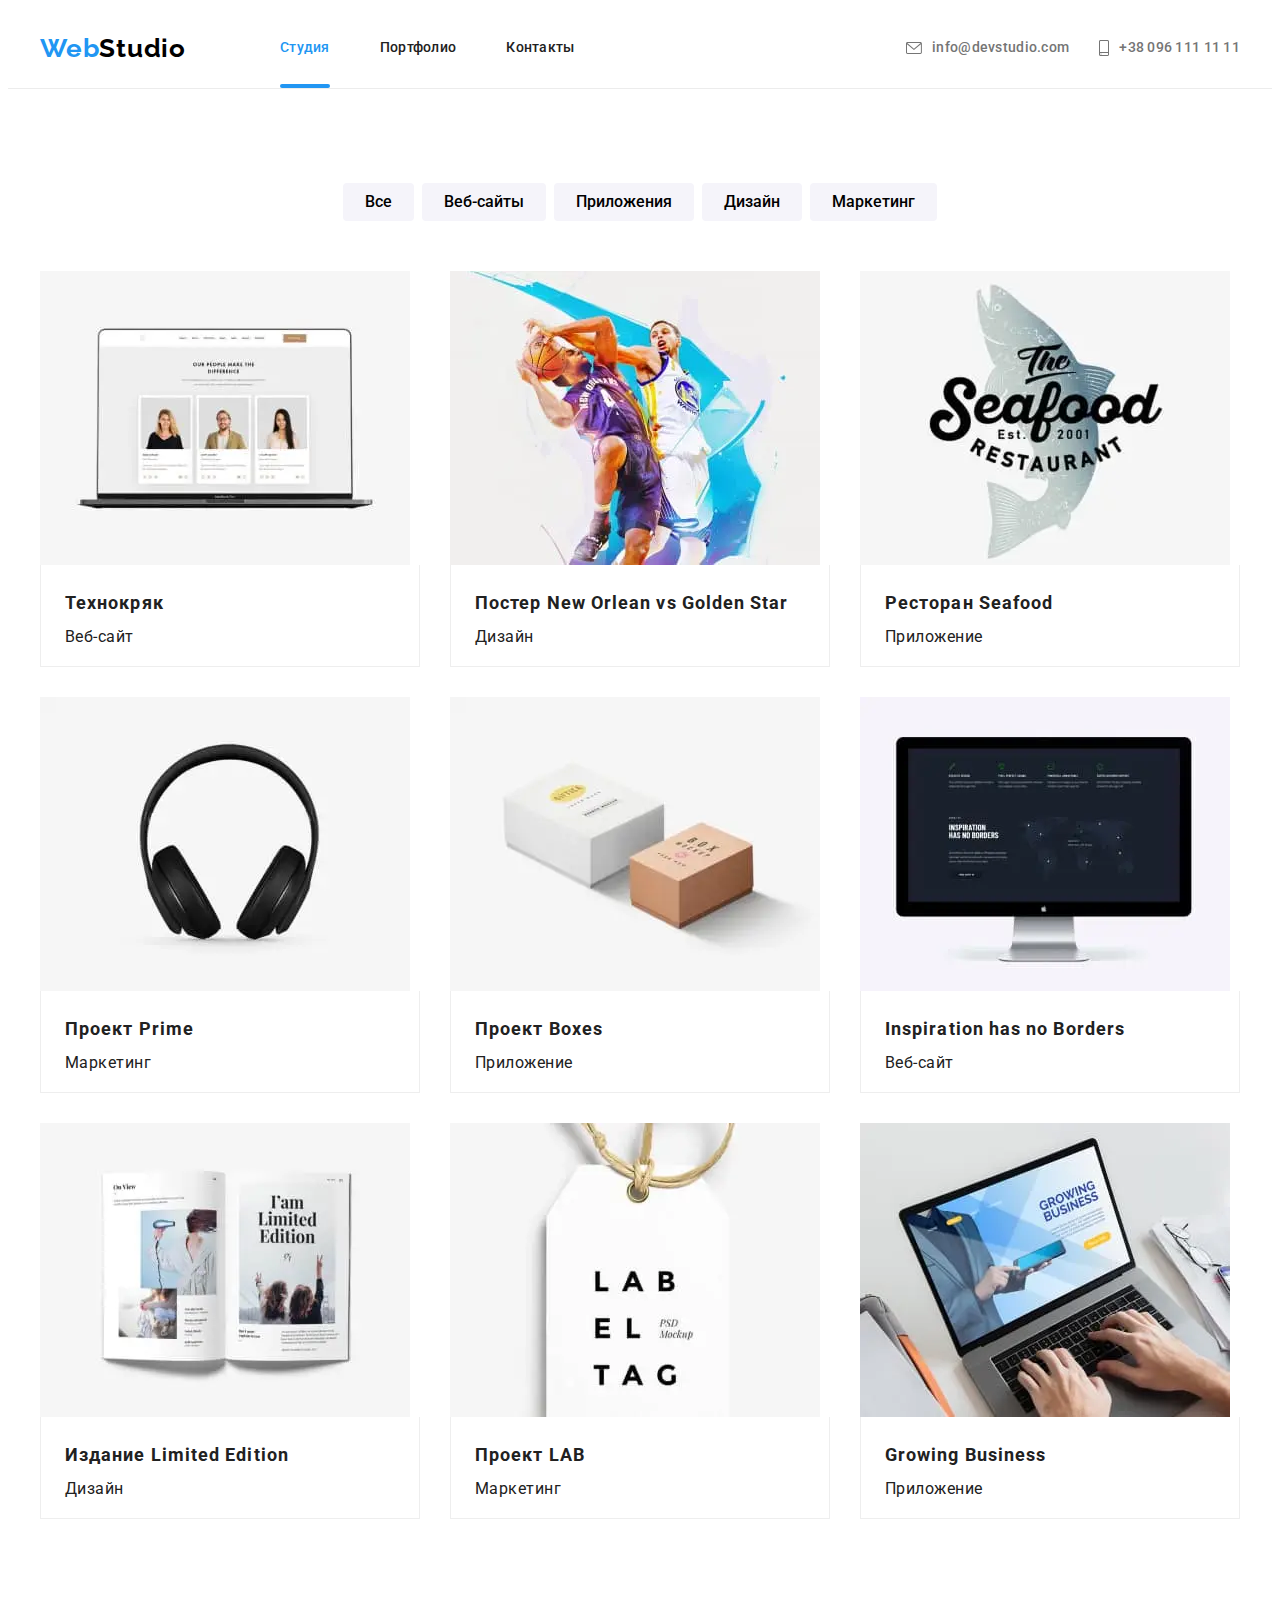
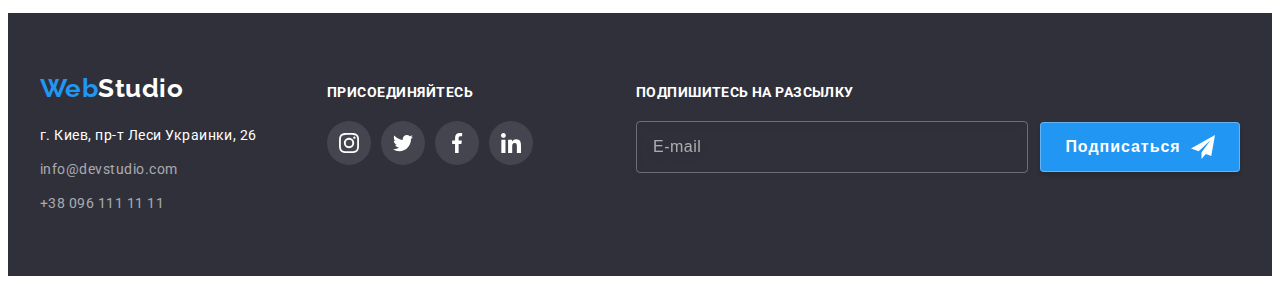
==== commit 68324dc1: "fix contact2" ====
--- a/portfolio.html
+++ b/portfolio.html
@@ -63,7 +63,7 @@
             <li class="contacts__item">
               <a href="tel:+380961111111" class="contacts__link no-decor">
                 <svg class="contacts__icon" width="10" height="16">
-                  <use href="./images/icons.svg#smartphone"></use></svg>
+                  <use href="./images/icons.svg#smartphone"></use></svg>+38 096 111 11 11</a>
             </li>
           </ul>
           <ul class="list mobile-modal">
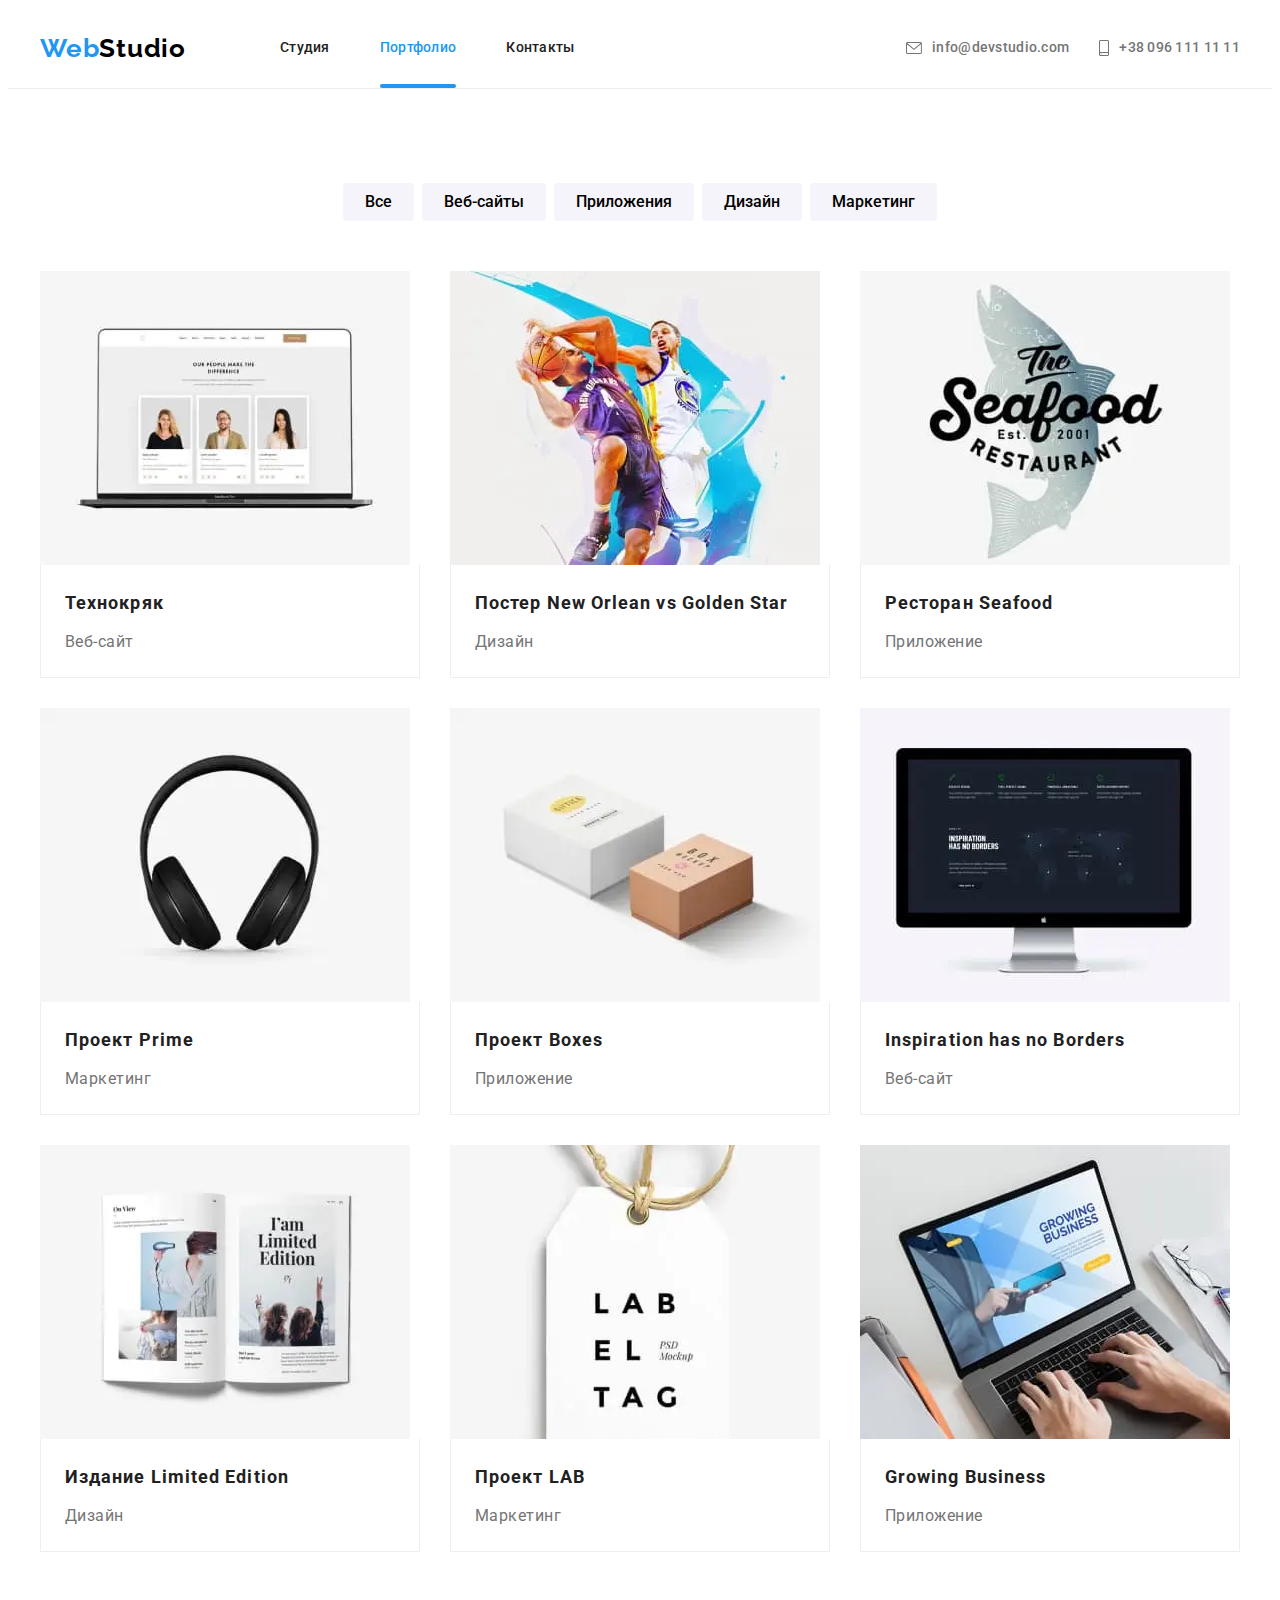
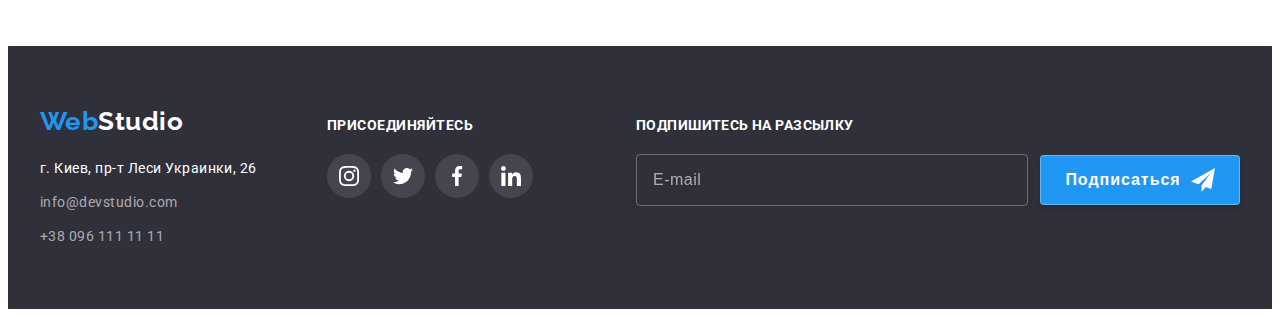
==== commit 8ca618e4: "mentor fix" ====
--- a/portfolio.html
+++ b/portfolio.html
@@ -34,15 +34,15 @@
           <nav class="header__nav">
             <ul class="list nav">
               <li class="nav__item">
-                <a href="./index.html" class="nav__link no-decor nav__link--current-page"
+                <a href="./index.html" class="nav__link no-decor"
                   >Студия
-                  <div class="nav__line nav__line--current-page"></div>
+                  <div class="nav__line"></div>
                 </a>
               </li>
               <li class="nav__item">
-                <a href="./portfolio.html" class="nav__link no-decor"
+                <a href="./portfolio.html" class="nav__link no-decor  nav__link--current-page"
                   >Портфолио
-                  <div class="nav__line"></div>
+                  <div class="nav__line nav__line--current-page"></div>
                 </a>
               </li>
               <li class="nav__item">
@@ -152,7 +152,7 @@
                 </div>
                 <div class="portfolio__about">
                   <h2 class="portfolio__title">Технокряк</h2>
-                  <p class="portfolio-discription">Веб-сайт</p>
+                  <p class="portfolio__txt">Веб-сайт</p>
                 </div>
               </a>
             </li>
@@ -205,7 +205,7 @@
                 </div>
                 <div class="portfolio__about">
                   <h2 class="portfolio__title">Постер New Orlean vs Golden Star</h2>
-                  <p class="portfolio-discription">Дизайн</p>
+                  <p class="portfolio__txt">Дизайн</p>
                 </div></a
               >
             </li>
@@ -258,7 +258,7 @@
                 </div>
                 <div class="portfolio__about">
                   <h2 class="portfolio__title">Ресторан Seafood</h2>
-                  <p class="portfolio-discription">Приложение</p>
+                  <p class="portfolio__txt">Приложение</p>
                 </div></a
               >
             </li>
@@ -311,7 +311,7 @@
                 </div>
                 <div class="portfolio__about">
                   <h2 class="portfolio__title">Проект Prime</h2>
-                  <p class="portfolio-discription">Маркетинг</p>
+                  <p class="portfolio__txt">Маркетинг</p>
                 </div></a
               >
             </li>
@@ -363,7 +363,7 @@
                 </div>
                 <div class="portfolio__about">
                   <h2 class="portfolio__title">Проект Boxes</h2>
-                  <p class="portfolio-discription">Приложение</p>
+                  <p class="portfolio__txt">Приложение</p>
                 </div></a
               >
             </li>
@@ -417,7 +417,7 @@
                 </div>
                 <div class="portfolio__about">
                   <h2 class="portfolio__title">Inspiration has no Borders</h2>
-                  <p class="portfolio-discription">Веб-сайт</p>
+                  <p class="portfolio__txt">Веб-сайт</p>
                 </div></a
               >
             </li>
@@ -470,7 +470,7 @@
                 </div>
                 <div class="portfolio__about">
                   <h2 class="portfolio__title">Издание Limited Edition</h2>
-                  <p class="portfolio-discription">Дизайн</p>
+                  <p class="portfolio__txt">Дизайн</p>
                 </div></a
               >
             </li>
@@ -522,7 +522,7 @@
                 </div>
                 <div class="portfolio__about">
                   <h2 class="portfolio__title">Проект LAB</h2>
-                  <p class="portfolio-discription">Маркетинг</p>
+                  <p class="portfolio__txt">Маркетинг</p>
                 </div></a
               >
             </li>
@@ -575,7 +575,7 @@
                 </div>
                 <div class="portfolio__about">
                   <h2 class="portfolio__title">Growing Business</h2>
-                  <p class="portfolio-discription">Приложение</p>
+                  <p class="portfolio__txt">Приложение</p>
                 </div></a
               >
             </li>
--- a/css/main.min.css
+++ b/css/main.min.css
@@ -1 +1 @@
-:root{--primary-text-color: #212121;--title-text-color: #757575;--accent-color: #2196f3;--primary-white-color: #ffffff;--animation-time: 250ms cubic-bezier(0.4, 0, 0.2, 1)}body{font-family:"Roboto",sans-serif;background-color:var(--primary-white-color);color:var(--primary-text-color);letter-spacing:.03em;line-height:1.2}body.no-scroll{overflow:hidden}.container{padding-left:15px;padding-right:15px;margin:0 auto;width:100%}@media screen and (min-width: 480px){.container{width:480px}}@media screen and (min-width: 768px){.container{width:768px}}@media screen and (min-width: 1200px){.container{width:1200px}}h1,h2,h3,h4,h5,h6,p{margin:0}ul{margin:0;padding:0}.img{display:block;max-width:100%;height:auto}.list{list-style:none;margin:0;padding:0}.no-decor{text-decoration:none;color:currentColor}.pointer{cursor:pointer}.header{position:relative;padding:10px 0;border-bottom:1px solid #ececec;font-weight:500;font-size:40px;line-height:1.17;letter-spacing:.02em}@media screen and (min-width: 768px){.header{padding:0}}.header__container{display:-webkit-box;display:-ms-flexbox;display:flex;-webkit-box-pack:justify;-ms-flex-pack:justify;justify-content:space-between;-webkit-box-align:center;-ms-flex-align:center;align-items:center}@media screen and (min-width: 768px){.header__logo{font-weight:700;font-size:24px;line-height:1.17;letter-spacing:.03em;margin-right:88px}}@media screen and (min-width: 1200px){.header__logo{font-size:26px;line-height:1.19;margin-right:94px}}.header__nav{-webkit-box-flex:2;-ms-flex-positive:2;flex-grow:2}.header__nav:not(:last-child){margin:0 0 32px 0}@media screen and (min-width: 768px){.header__nav{display:-webkit-box;display:-ms-flexbox;display:flex}.header__nav:not(:last-child){margin:0 50px 0 0}}.nav{display:none}.menu-container.is-open .nav{display:block}@media screen and (min-width: 768px){.nav{display:-webkit-inline-box;display:-ms-inline-flexbox;display:inline-flex;font-weight:500;font-size:14px;line-height:1.14;letter-spacing:.02em}}@media screen and (min-width: 1200px){.nav{display:-webkit-box;display:-ms-flexbox;display:flex}}.nav__item:not(:last-child){margin:0 0 32px 0}@media screen and (min-width: 768px){.nav__item{display:-webkit-box;display:-ms-flexbox;display:flex}.nav__item:not(:last-child){margin:0 50px 0 0}}@media screen and (min-width: 768px){.nav__link{position:relative;display:block;padding-top:32px;padding-bottom:32px;color:var(--primary-text-color);font-weight:500;font-size:14px;line-height:1.14;letter-spacing:.02em;-webkit-transition:var(--animation-time);transition:var(--animation-time)}.nav__link:hover,.nav__link:focus{color:var(--accent-color);fill:var(--accent-color)}}.nav__link--current-page{color:var(--accent-color)}@media screen and (min-width: 768px){.nav__line{position:absolute;display:block;width:100%;height:4px;background-color:var(--accent-color);border-radius:2px;pointer-events:none;visibility:hidden;opacity:0;-webkit-transition:var(--animation-time);transition:var(--animation-time)}.nav__link:hover .nav__line,.nav__link:focus .nav__line,.nav__line--current-page{opacity:1;visibility:visible;pointer-events:initial}}@media screen and (min-width: 768px){.nav__line{bottom:0}}.contacts{display:none}.menu-container.is-open .contacts{display:-webkit-box;display:-ms-flexbox;display:flex;-webkit-box-orient:vertical;-webkit-box-direction:reverse;-ms-flex-direction:column-reverse;flex-direction:column-reverse;gap:32px}@media screen and (min-width: 768px){.contacts{display:-webkit-box;display:-ms-flexbox;display:flex;-webkit-box-orient:vertical;-webkit-box-direction:normal;-ms-flex-direction:column;flex-direction:column}}@media screen and (min-width: 1200px){.contacts{-webkit-box-orient:horizontal;-webkit-box-direction:normal;-ms-flex-direction:row;flex-direction:row}}.contacts__link{color:var(--accent-color);line-height:1.17;fill:#757575;-webkit-transition:var(--animation-time);transition:var(--animation-time)}.contacts__link--low-size{font-size:24px;color:var(--title-text-color)}@media screen and (min-width: 768px){.contacts__link{display:-webkit-box;display:-ms-flexbox;display:flex;-webkit-box-align:center;-ms-flex-align:center;align-items:center;font-size:12px;color:var(--title-text-color)}.contacts__link:hover,.contacts__link:focus{color:var(--accent-color);fill:var(--accent-color)}}@media screen and (min-width: 1200px){.contacts__link{font-weight:500;font-size:14px;line-height:1.14;letter-spacing:.02em}}@media screen and (min-width: 768px){.contacts__item:not(:last-child){margin:0 0 10px 0}}@media screen and (min-width: 1200px){.contacts__item:not(:last-child){margin:0 30px 0 0}}.contacts__icon{display:none}@media screen and (min-width: 768px){.contacts__icon{display:-webkit-inline-box;display:-ms-inline-flexbox;display:inline-flex;margin-right:8px}}@media screen and (min-width: 1200px){.contacts__icon{margin-right:10px}}.header__btn{z-index:2;display:-webkit-inline-box;display:-ms-inline-flexbox;display:inline-flex;margin:0;padding:0;border:0;color:#000;background-color:rgba(0,0,0,0);-webkit-transition:color var(--animation-time);transition:color var(--animation-time)}.header__btn:hover,.header__btn:focus{fill:var(--accent-color)}.header__btn .header__icon-open,.header__btn .header__icon-close{fill:currentColor}.header__btn .header__icon-open:hover,.header__btn .header__icon-open:focus,.header__btn .header__icon-close:hover,.header__btn .header__icon-close:focus{fill:var(--accent-color)}.header__btn .header__icon-close{display:none}.header__btn .header__icon-close:hover,.header__btn .header__icon-close:focus{fill:var(--accent-color)}.header__btn.is-open .header__icon-open{display:none}.header__btn.is-open .header__icon-close{display:block}@media screen and (min-width: 768px){.header__btn{display:none}}.menu-container{z-index:1;position:fixed;top:0;left:0;-webkit-transform:translateY(-100%);transform:translateY(-100%);display:-webkit-box;display:-ms-flexbox;display:flex;-webkit-box-orient:vertical;-webkit-box-direction:normal;-ms-flex-direction:column;flex-direction:column;width:100vw;height:100%;padding:48px 40px;overflow-y:auto;background-color:#fff;-webkit-transition:-webkit-transform var(--animation-time);transition:-webkit-transform var(--animation-time);transition:transform var(--animation-time);transition:transform var(--animation-time), -webkit-transform var(--animation-time)}.menu-container.is-open{-webkit-transform:translateY(0);transform:translateY(0)}@media screen and (min-width: 768px){.menu-container{position:static;-webkit-box-orient:horizontal;-webkit-box-direction:normal;-ms-flex-direction:row;flex-direction:row;-webkit-box-pack:justify;-ms-flex-pack:justify;justify-content:space-between;-webkit-box-align:center;-ms-flex-align:center;align-items:center;padding:0px;-webkit-transform:translateX(0);transform:translateX(0)}}.mobile-modal{margin-top:64px;font-size:18px;line-height:1.22;letter-spacing:.02em;color:var(--accent-color)}@media screen and (min-width: 768px){.mobile-modal{display:none}}.mobile-modal__item{display:-webkit-inline-box;display:-ms-inline-flexbox;display:inline-flex}.mobile-modal__item:not(:last-child){padding-right:10px}.mobile-modal__item:not(:last-child)::after{content:"";padding-left:10px;border-right:1px solid rgba(33,33,33,.2)}.mobile-modal__link{display:block;font-weight:500;font-size:18px;line-height:1.2;letter-spacing:.02em;text-decoration:none;color:#2196f3}@media screen and (min-width: 1200px){.mobile-modal__link{display:none}}.hero{padding:118px 0px;max-width:480px;height:400px;background-color:#2f303a;background-size:cover;background-position:center;background-repeat:no-repeat;text-align:center;margin:0 auto;background-image:-webkit-gradient(linear, left top, right top, from(rgba(47, 48, 58, 0.4)), to(rgba(47, 48, 58, 0.4))),url("../images/hero/hero-mobile@1x.jpg");background-image:linear-gradient(to right, rgba(47, 48, 58, 0.4), rgba(47, 48, 58, 0.4)),url("../images/hero/hero-mobile@1x.jpg")}@media screen and (min-device-pixel-ratio: 2),screen and (-webkit-min-device-pixel-ratio: 2),screen and (min-resolution: 192dpi),screen and (min-resolution: 2dppx){.hero{background-image:-webkit-gradient(linear, left top, right top, from(rgba(47, 48, 58, 0.4)), to(rgba(47, 48, 58, 0.4))),url("../images/hero/hero-mobile@2x.jpg");background-image:linear-gradient(to right, rgba(47, 48, 58, 0.4), rgba(47, 48, 58, 0.4)),url("../images/hero/hero-mobile@2x.jpg")}}@media screen and (min-device-pixel-ratio: 3),screen and (-webkit-min-device-pixel-ratio: 3),screen and (min-resolution: 288dpi),screen and (min-resolution: 3dppx){.hero{background-image:-webkit-gradient(linear, left top, right top, from(rgba(47, 48, 58, 0.4)), to(rgba(47, 48, 58, 0.4))),url("../images/hero/hero-mobile@3x.jpg");background-image:linear-gradient(to right, rgba(47, 48, 58, 0.4), rgba(47, 48, 58, 0.4)),url("../images/hero/hero-mobile@3x.jpg")}}@media screen and (min-width: 768px){.hero{max-width:768px;height:400px;background-image:-webkit-gradient(linear, left top, right top, from(rgba(47, 48, 58, 0.4)), to(rgba(47, 48, 58, 0.4))),url("../images/hero/hero-table@1x.jpg");background-image:linear-gradient(to right, rgba(47, 48, 58, 0.4), rgba(47, 48, 58, 0.4)),url("../images/hero/hero-table@1x.jpg")}}@media screen and (min-width: 768px)and (min-device-pixel-ratio: 2),screen and (min-width: 768px)and (-webkit-min-device-pixel-ratio: 2),screen and (min-width: 768px)and (min-resolution: 192dpi),screen and (min-width: 768px)and (min-resolution: 2dppx){.hero{background-image:-webkit-gradient(linear, left top, right top, from(rgba(47, 48, 58, 0.4)), to(rgba(47, 48, 58, 0.4))),url("../images/hero/hero-table@2x.jpg");background-image:linear-gradient(to right, rgba(47, 48, 58, 0.4), rgba(47, 48, 58, 0.4)),url("../images/hero/hero-table@2x.jpg")}}@media screen and (min-width: 768px)and (min-device-pixel-ratio: 3),screen and (min-width: 768px)and (-webkit-min-device-pixel-ratio: 3),screen and (min-width: 768px)and (min-resolution: 288dpi),screen and (min-width: 768px)and (min-resolution: 3dppx){.hero{background-image:-webkit-gradient(linear, left top, right top, from(rgba(47, 48, 58, 0.4)), to(rgba(47, 48, 58, 0.4))),url("../images/hero/hero-table@3x.jpg");background-image:linear-gradient(to right, rgba(47, 48, 58, 0.4), rgba(47, 48, 58, 0.4)),url("../images/hero/hero-table@3x.jpg")}}@media screen and (min-width: 1200px){.hero{max-width:1600px;height:600px;padding:200px 0px;background-image:-webkit-gradient(linear, left top, right top, from(rgba(47, 48, 58, 0.4)), to(rgba(47, 48, 58, 0.4))),url("../images/hero/hero-desktop@1x.jpg");background-image:linear-gradient(to right, rgba(47, 48, 58, 0.4), rgba(47, 48, 58, 0.4)),url("../images/hero/hero-desktop@1x.jpg")}}@media screen and (min-width: 1200px)and (min-device-pixel-ratio: 2),screen and (min-width: 1200px)and (-webkit-min-device-pixel-ratio: 2),screen and (min-width: 1200px)and (min-resolution: 192dpi),screen and (min-width: 1200px)and (min-resolution: 2dppx){.hero{background-image:-webkit-gradient(linear, left top, right top, from(rgba(47, 48, 58, 0.4)), to(rgba(47, 48, 58, 0.4))),url("../images/hero/hero-desktop@2x.jpg");background-image:linear-gradient(to right, rgba(47, 48, 58, 0.4), rgba(47, 48, 58, 0.4)),url("../images/hero/hero-desktop@2x.jpg")}}@media screen and (min-width: 1200px)and (min-device-pixel-ratio: 3),screen and (min-width: 1200px)and (-webkit-min-device-pixel-ratio: 3),screen and (min-width: 1200px)and (min-resolution: 288dpi),screen and (min-width: 1200px)and (min-resolution: 3dppx){.hero{background-image:-webkit-gradient(linear, left top, right top, from(rgba(47, 48, 58, 0.4)), to(rgba(47, 48, 58, 0.4))),url("../images/hero/hero-desktop@3x.jpg");background-image:linear-gradient(to right, rgba(47, 48, 58, 0.4), rgba(47, 48, 58, 0.4)),url("../images/hero/hero-desktop@3x.jpg")}}.hero__title{font-size:26px;line-height:1.61;font-weight:900;text-align:center;text-transform:uppercase;color:var(--primary-white-color);letter-spacing:.06em;margin:0px 0px 30px 0px}@media screen and (min-width: 1200px){.hero__title{font-size:44px;line-height:1.36}}.hero__btn{padding:10px 32px;margin-right:auto;margin-left:auto;font-family:"Roboto",sans-serif;background-color:var(--accent-color);font-weight:700;font-size:16px;line-height:1.9;display:-webkit-box;display:-ms-flexbox;display:flex;-webkit-box-align:center;-ms-flex-align:center;align-items:center;text-align:center;letter-spacing:.06em;color:var(--primary-white-color);-webkit-box-shadow:0px 4px 4px rgba(0,0,0,.15);box-shadow:0px 4px 4px rgba(0,0,0,.15);border-radius:4px;border:none}.features{padding:60px 0}@media screen and (min-width: 1200px){.features{padding-top:94px;padding-bottom:47px}}.features__list{display:block}@media screen and (min-width: 768px){.features__list{display:-webkit-box;display:-ms-flexbox;display:flex;-ms-flex-wrap:wrap;flex-wrap:wrap}}@media screen and (min-width: 1200px){.features__list{-ms-flex-wrap:nowrap;flex-wrap:nowrap}}.features__logo{display:-webkit-box;display:-ms-flexbox;display:flex;-webkit-box-align:center;-ms-flex-align:center;align-items:center;-webkit-box-pack:center;-ms-flex-pack:center;justify-content:center;background-color:#f5f4fa;height:120px;margin-bottom:30px;border-radius:4px}@media screen and (min-width: 1200px){.features__logo{width:270px}}.feacheres__subtitle{font-weight:700;font-size:14px;line-height:1.19;letter-spacing:.03em;text-transform:uppercase;margin-bottom:10px;text-align:center}@media screen and (min-width: 768px){.feacheres__subtitle{text-align:start}}.feacheres__txt{font-size:14px;line-height:1.71;letter-spacing:.03em;color:var(--title-text-color)}.features__item:not(:last-child){margin-bottom:30px}@media screen and (min-width: 768px){.features__item{width:354px}.features__item:nth-child(2n+1){margin-right:30px}}@media screen and (min-width: 1200px){.features__item:not(:last-child){margin-bottom:0px;margin-right:30px}}.works{display:none}@media screen and (min-width: 768px){.works{padding-top:47px;padding-bottom:94px}}.works__title{font-weight:700;font-size:36px;line-height:1.17;text-align:center;margin-bottom:50px}.works__list{display:-webkit-box;display:-ms-flexbox;display:flex;gap:30px}.works__item{display:block;position:relative}.works__img{display:block}.works__subtitle{font-weight:700;font-size:14px;line-height:1.14;text-align:center;text-transform:uppercase;color:var(--primary-white-color);position:absolute;width:100%;height:70px;bottom:0;background:rgba(47,48,58,.8);padding-top:27px}.team{padding:60px 0;background-color:#f5f4fa}@media screen and (min-width: 768px){.team{padding:94px 0}}.team__title{font-weight:700;font-size:36px;line-height:1.17;text-align:center;margin-bottom:50px}.team__list{display:-webkit-box;display:-ms-flexbox;display:flex;-webkit-box-orient:vertical;-webkit-box-direction:normal;-ms-flex-direction:column;flex-direction:column;gap:30px}@media screen and (min-width: 768px){.team__list{-webkit-box-orient:horizontal;-webkit-box-direction:normal;-ms-flex-direction:row;flex-direction:row;-ms-flex-wrap:wrap;flex-wrap:wrap}}@media screen and (min-width: 768px){.team__img{width:354px}}@media screen and (min-width: 1200px){.team__img{width:270px;height:260px}}.team__item{background-color:#fff;display:block;-webkit-box-shadow:0px 1px 3px rgba(0,0,0,.12),0px 1px 1px rgba(0,0,0,.14),0px 2px 1px rgba(0,0,0,.2);box-shadow:0px 1px 3px rgba(0,0,0,.12),0px 1px 1px rgba(0,0,0,.14),0px 2px 1px rgba(0,0,0,.2);border-radius:0px 0px 4px 4px}.team__card{padding:30px 0 24px 0}@media screen and (min-width: 1200px){.team__card{padding:30px 0 30px 0}}.team__name{font-size:16px;line-height:1.19;text-align:center;font-weight:500;margin-bottom:10px}.team__prof{font-size:16px;line-height:1.19;text-align:center;color:var(--title-text-color);margin-bottom:16px}.team__sosial-list{display:-webkit-box;display:-ms-flexbox;display:flex;-webkit-box-pack:center;-ms-flex-pack:center;justify-content:center;gap:10px}.team__sosial-link{display:-webkit-box;display:-ms-flexbox;display:flex;-webkit-box-align:center;-ms-flex-align:center;align-items:center;-webkit-box-pack:center;-ms-flex-pack:center;justify-content:center;width:44px;height:44px;background-color:var(--primary-white-color);border-radius:50%;fill:#afb1b8;-webkit-transition:var(--animation-time);transition:var(--animation-time)}.team__sosial-link:hover,.team__sosial-link:focus{background-color:var(--accent-color);fill:var(--primary-white-color)}.customers{padding:60px 0}@media screen and (min-width: 1200px){.customers{padding:94px 0}}.customers__title{font-weight:700;font-size:36px;line-height:1.16;text-align:center;margin-bottom:50px}.customers__list{display:-webkit-box;display:-ms-flexbox;display:flex;-webkit-box-pack:center;-ms-flex-pack:center;justify-content:center;-ms-flex-wrap:wrap;flex-wrap:wrap;gap:30px;margin:0;padding:0}.customers__link{display:-webkit-box;display:-ms-flexbox;display:flex;-webkit-box-pack:center;-ms-flex-pack:center;justify-content:center;-webkit-box-align:center;-ms-flex-align:center;align-items:center;width:210px;height:92px;background-color:var(--primary-white-color);border:1px solid #afb1b8;border-radius:4px;fill:#afb1b8;-webkit-transition:var(--animation-time);transition:var(--animation-time)}.customers__link:hover,.customers__link:focus{fill:var(--accent-color);border-color:var(--accent-color)}@media screen and (min-width: 1200px){.customers__link{width:170px;height:90px}}.portfolio{padding:60px 0}@media screen and (min-width: 1200px){.portfolio{padding:94px 0}}.portfolio-filter{display:-webkit-box;display:-ms-flexbox;display:flex;-webkit-box-pack:start;-ms-flex-pack:start;justify-content:start;-ms-flex-wrap:wrap;flex-wrap:wrap;-webkit-column-gap:8px;-moz-column-gap:8px;column-gap:8px;row-gap:15px;margin-bottom:40px}@media screen and (min-width: 768px){.portfolio-filter{margin-bottom:30px;-webkit-box-pack:center;-ms-flex-pack:center;justify-content:center}}@media screen and (min-width: 1200px){.portfolio-filter{margin-bottom:50px}}.portfolio-filter__btn{padding:6px 22px;font-family:"Roboto",sans-serif;background-color:#f5f4fa;font-weight:500;font-size:16px;line-height:1.62;text-align:center;border-radius:4px;border:none;-webkit-transition:var(--animation-time);transition:var(--animation-time)}.portfolio-filter__btn:hover,.portfolio-filter__btn:focus{color:var(--primary-white-color);background-color:var(--accent-color);-webkit-box-shadow:0px 3px 1px rgba(0,0,0,.1),0px 1px 2px rgba(0,0,0,.08),0px 2px 2px rgba(0,0,0,.12);box-shadow:0px 3px 1px rgba(0,0,0,.1),0px 1px 2px rgba(0,0,0,.08),0px 2px 2px rgba(0,0,0,.12)}.portfolio__link{height:100%;display:-webkit-box;display:-ms-flexbox;display:flex;text-decoration:none;-webkit-box-orient:vertical;-webkit-box-direction:normal;-ms-flex-direction:column;flex-direction:column}.portfolio__list{display:-webkit-box;display:-ms-flexbox;display:flex;-ms-flex-wrap:wrap;flex-wrap:wrap;-webkit-box-pack:center;-ms-flex-pack:center;justify-content:center}@media screen and (min-width: 768px){.portfolio__list{-webkit-box-pack:start;-ms-flex-pack:start;justify-content:start;-webkit-box-align:stretch;-ms-flex-align:stretch;align-items:stretch;gap:30px}}.portfolio__item{-webkit-transition:var(--animation-time);transition:var(--animation-time)}.portfolio__item:not(:last-child){margin-bottom:30px}.portfolio__item:hover,.portfolio__item:focus{-webkit-box-shadow:0px 1px 1px rgba(0,0,0,.12),0px 4px 4px rgba(0,0,0,.06),1px 4px 6px rgba(0,0,0,.16);box-shadow:0px 1px 1px rgba(0,0,0,.12),0px 4px 4px rgba(0,0,0,.06),1px 4px 6px rgba(0,0,0,.16)}@media screen and (min-width: 768px){.portfolio__item{width:calc((100% - 60px)/2)}.portfolio__item:not(:last-child){margin-bottom:0}}@media screen and (min-width: 1200px){.portfolio__item{width:calc((100% - 60px)/3)}}.portgolio__img{width:100%;max-width:450px}@media screen and (min-width: 1200px){.portgolio__img{width:370px;height:294px}}.portfolio__about{padding:20px 24px;border:1px solid #eee;border-top:none;-webkit-box-flex:1;-ms-flex-positive:1;flex-grow:1}.portfolio__title{margin-bottom:6px;font-weight:700;font-size:18px;line-height:2;letter-spacing:.06em;color:var(--primary-text-color)}.portfolio__txt{font-size:16px;line-height:1.88;color:var(--title-text-color)}.portfolio__overlay{position:absolute;display:block;width:100%;height:100%;top:0;margin:0;background:rgba(33,150,243,.9);color:rgba(255,255,255,.9);font-size:18px;line-height:1.56;letter-spacing:.03em;padding:63px 24px;pointer-events:none;-webkit-transform:translateY(100%);transform:translateY(100%);-webkit-transition:-webkit-transform var(--animation-time);transition:-webkit-transform var(--animation-time);transition:transform var(--animation-time);transition:transform var(--animation-time), -webkit-transform var(--animation-time)}.portfolio__link:hover .portfolio__overlay,.portfolio__link:focus .portfolio__overlay{-webkit-transform:translateY(0%);transform:translateY(0%);-webkit-transition:-webkit-transform var(--animation-time);transition:-webkit-transform var(--animation-time);transition:transform var(--animation-time);transition:transform var(--animation-time), -webkit-transform var(--animation-time)}.portfolio__overlay--display{display:block;position:relative;overflow:hidden}.footer{background-color:#2f303a;padding-bottom:60px;padding-top:60px}.footer__container{display:block;text-align:center}@media screen and (min-width: 1200px){.footer__container{display:-webkit-box;display:-ms-flexbox;display:flex;text-align:start}}@media screen and (min-width: 768px){.footer__box{display:-webkit-box;display:-ms-flexbox;display:flex;-ms-flex-pack:distribute;justify-content:space-around;margin:0 0 60px 0}}@media screen and (min-width: 1200px){.footer__box{margin:0}}@media screen and (min-width: 1200px){.footer__contacts{margin-right:70px}}.footer__address{color:var(--primary-white-color);text-decoration:none;font-style:normal;font-size:14px;line-height:1.71;text-decoration:none}.footer__item{color:rgba(255,255,255,.6);font-size:14px;line-height:1.71;text-decoration:none;font-style:normal;-webkit-transition:var(--animation-time);transition:var(--animation-time)}.footer__list:not(:last-child){margin-bottom:10px}.footer__list:last-child{margin-bottom:60px}@media screen and (min-width: 768px){.footer__list:last-child{margin-bottom:0px}}.footer-socials{margin-top:12px}.footer-sosials__title{color:var(--primary-white-color);font-weight:700;font-size:14px;line-height:1.14;text-transform:uppercase;margin-bottom:20px}.footer-sosials__list{display:-webkit-box;display:-ms-flexbox;display:flex;-webkit-box-pack:center;-ms-flex-pack:center;justify-content:center;gap:10px}.footer-sosial__icon{display:-webkit-box;display:-ms-flexbox;display:flex;-webkit-box-align:center;-ms-flex-align:center;align-items:center;-webkit-box-pack:center;-ms-flex-pack:center;justify-content:center;width:44px;height:44px;background:rgba(255,255,255,.1);border-radius:50%;fill:var(--primary-white-color);-webkit-transition:var(--animation-time);transition:var(--animation-time)}.footer-sosial__icon:hover,.footer-sosial__icon:focus{fill:var(--primary-white-color);background:var(--accent-color)}.footer-sub{margin-left:auto}.footer-sub__label{display:block}@media screen and (min-width: 768px){.footer-sub__label{display:-webkit-box;display:-ms-flexbox;display:flex;-webkit-box-orient:vertical;-webkit-box-direction:normal;-ms-flex-direction:column;flex-direction:column;-webkit-box-align:center;-ms-flex-align:center;align-items:center}}@media screen and (min-width: 1200px){.footer-sub__label{-webkit-box-orient:horizontal;-webkit-box-direction:normal;-ms-flex-direction:row;flex-direction:row}}.footer-sub__title{margin:60px 0 15px 0;font-weight:700;font-size:14px;line-height:1.14;letter-spacing:.03em;text-transform:uppercase;color:var(--primary-white-color)}@media screen and (min-width: 768px){.footer-sub__title{margin:0 0 20px 0}}@media screen and (min-width: 1200px){.footer-sub__title{margin:12px 0 20px 0}}.footer-sub__input{width:100%;height:50px;display:block;font-size:16px;line-height:1.25;display:-webkit-box;display:-ms-flexbox;display:flex;-webkit-box-align:center;-ms-flex-align:center;align-items:center;letter-spacing:.03em;background:rgba(0,0,0,0);color:rgba(255,255,255,.6);border:1px solid rgba(255,255,255,.3);-webkit-filter:drop-shadow(0px 4px 4px rgba(0, 0, 0, 0.15));filter:drop-shadow(0px 4px 4px rgba(0, 0, 0, 0.15));border-radius:4px;margin:0 0 20px 0;padding:0 16px}@media screen and (min-width: 768px){.footer-sub__input{width:450px}}@media screen and (min-width: 1200px){.footer-sub__input{width:358px;margin:0 12px 0 0}}.footer-sub__input::-webkit-input-placeholder{font-size:16px;line-height:1.25;-webkit-box-align:center;align-items:center;letter-spacing:.03em;color:rgba(255,255,255,.6)}.footer-sub__input::-moz-placeholder{font-size:16px;line-height:1.25;align-items:center;letter-spacing:.03em;color:rgba(255,255,255,.6)}.footer-sub__input:-ms-input-placeholder{font-size:16px;line-height:1.25;-ms-flex-align:center;align-items:center;letter-spacing:.03em;color:rgba(255,255,255,.6)}.footer-sub__input::-ms-input-placeholder{font-size:16px;line-height:1.25;-ms-flex-align:center;align-items:center;letter-spacing:.03em;color:rgba(255,255,255,.6)}.footer-sub__input::placeholder{font-size:16px;line-height:1.25;-webkit-box-align:center;-ms-flex-align:center;align-items:center;letter-spacing:.03em;color:rgba(255,255,255,.6)}.footer-sub__input:-moz-placeholder-shown{outline:rgba(0,0,0,0);outline-color:var(--accent-color);border:1px solid rgba(255,255,255,.3);filter:drop-shadow(0px 4px 4px rgba(0, 0, 0, 0.15));border-radius:4px}.footer-sub__input:-ms-input-placeholder{outline:rgba(0,0,0,0);outline-color:var(--accent-color);border:1px solid rgba(255,255,255,.3);filter:drop-shadow(0px 4px 4px rgba(0, 0, 0, 0.15));border-radius:4px}.footer-sub__input:placeholder-shown{outline:rgba(0,0,0,0);outline-color:var(--accent-color);border:1px solid rgba(255,255,255,.3);-webkit-filter:drop-shadow(0px 4px 4px rgba(0, 0, 0, 0.15));filter:drop-shadow(0px 4px 4px rgba(0, 0, 0, 0.15));border-radius:4px}.footer-sub__input:not(:-moz-placeholder-shown){outline:rgba(0,0,0,0);border:1px solid var(--accent-color);filter:drop-shadow(0px 4px 4px rgba(0, 0, 0, 0.15));border-radius:4px}.footer-sub__input:not(:-ms-input-placeholder){outline:rgba(0,0,0,0);border:1px solid var(--accent-color);filter:drop-shadow(0px 4px 4px rgba(0, 0, 0, 0.15));border-radius:4px}.footer-sub__input:not(:placeholder-shown){outline:rgba(0,0,0,0);border:1px solid var(--accent-color);-webkit-filter:drop-shadow(0px 4px 4px rgba(0, 0, 0, 0.15));filter:drop-shadow(0px 4px 4px rgba(0, 0, 0, 0.15));border-radius:4px}.footer-sub__input:focus{border:1px solid var(--accent-color)}.footer-sub__btn{display:-webkit-inline-box;display:-ms-inline-flexbox;display:inline-flex;-webkit-box-pack:center;-ms-flex-pack:center;justify-content:center;-webkit-box-align:center;-ms-flex-align:center;align-items:center;height:50px;width:200px;font-weight:700;font-size:16px;line-height:1.88;align-items:center;text-align:center;letter-spacing:.06em;color:var(--primary-white-color);background:var(--accent-color);-webkit-box-shadow:0px 4px 4px rgba(0,0,0,.15);box-shadow:0px 4px 4px rgba(0,0,0,.15);border-radius:4px;border:1px solid rgba(255,255,255,.3);justify-content:center}.footer-sub__bt--txt-mg{margin-right:10px}.logo{display:inline-block;-webkit-box-align:center;-ms-flex-align:center;align-items:center;font-family:"Raleway",sans-serif;font-weight:700;font-size:26px;line-height:1.19;color:#000;text-decoration:none}.logo-color{color:var(--accent-color)}.footer__logo--mg{margin-bottom:20px}.footer__logo--color{color:var(--primary-white-color)}.backdrop{z-index:2;position:fixed;top:0;left:0;width:100%;height:100%;background-color:rgba(0,0,0,.5);opacity:1;visibility:visible;-webkit-transition:opacity var(--animation-time),visibility var(--animation-time);transition:opacity var(--animation-time),visibility var(--animation-time)}.backdrop.is-hidden{visibility:hidden;opacity:0;pointer-events:none}.modal{position:absolute;padding:40px;top:50%;left:50%;margin:auto;-webkit-box-align:center;-ms-flex-align:center;align-items:center;width:450px;background-color:var(--primary-white-color);border-radius:4px;-webkit-transform:translate(-50%, -50%);transform:translate(-50%, -50%)}@media screen and (min-width: 1200px){.modal{width:528px}}.close-btn{position:absolute;-webkit-box-align:center;-ms-flex-align:center;align-items:center;right:8px;top:8px;width:30px;height:30px;background:#fff;border:1px solid rgba(0,0,0,.1);border-radius:50%;fill:#000;-webkit-transition:var(--animation-time);transition:var(--animation-time)}.close-btn:focus,.close-btn:hover{fill:var(--accent-color)}.form{display:-webkit-box;display:-ms-flexbox;display:flex;-webkit-box-orient:vertical;-webkit-box-direction:normal;-ms-flex-direction:column;flex-direction:column}.form__title{font-weight:700;font-size:20px;line-height:23px;text-align:center;letter-spacing:.03em;color:#212121;margin-bottom:12px}.form__label{margin-bottom:10px;position:relative}.form__input-title{position:relative;display:inline-block;margin-bottom:4px;font-weight:400;font-size:12px;line-height:1.14;letter-spacing:.01em;color:#757575}.form__input{width:100%;height:40px;padding-left:42px;border:1px solid rgba(33,33,33,.2);border-radius:4px;-webkit-transition:var(--animation-time);transition:var(--animation-time)}.form__input:focus{outline:rgba(0,0,0,0);border-color:var(--accent-color);padding-left:42px}.form__input-icon{position:absolute;left:12px;bottom:11px;fill:var(--primary-text-color);-webkit-transition:var(--animation-time);transition:var(--animation-time)}.form__input:focus+.form__input-icon,.form__input:hover+.form__input-icon{fill:var(--accent-color)}.form__comment{width:100%;height:120px;padding-left:16px;padding-top:12px;border:1px solid rgba(33,33,33,.2);border-radius:4px;resize:none;-webkit-transition:var(--animation-time);transition:var(--animation-time);margin-bottom:20px}.form__comment:focus{outline:rgba(0,0,0,0);border-color:var(--accent-color)}.form__comment::-webkit-input-placeholder{font-size:12px;line-height:1.14;letter-spacing:.01em;color:rgba(117,117,117,.5)}.form__comment::-moz-placeholder{font-size:12px;line-height:1.14;letter-spacing:.01em;color:rgba(117,117,117,.5)}.form__comment:-ms-input-placeholder{font-size:12px;line-height:1.14;letter-spacing:.01em;color:rgba(117,117,117,.5)}.form__comment::-ms-input-placeholder{font-size:12px;line-height:1.14;letter-spacing:.01em;color:rgba(117,117,117,.5)}.form__comment::placeholder{font-size:12px;line-height:1.14;letter-spacing:.01em;color:rgba(117,117,117,.5)}.form__checkbox{display:-webkit-box;display:-ms-flexbox;display:flex;-webkit-box-pack:center;-ms-flex-pack:center;justify-content:center;-webkit-box-align:center;-ms-flex-align:center;align-items:center;margin-bottom:30px}.form__checkbox--hidden{display:none}.form__link--color{color:var(--accent-color)}.form__checkbox-icon{display:inline-block;-webkit-box-pack:center;-ms-flex-pack:center;justify-content:center;-webkit-box-align:center;-ms-flex-align:center;align-items:center;width:16px;height:15px;border:2px solid var(--primary-text-color);border-radius:2px;-webkit-transition:var(--animation-time);transition:var(--animation-time)}.form__checkbox--hidden:checked+.form__checkbox-icon{border:2px solid rgba(0,0,0,0);background-color:var(--accent-color)}.form__checkbox-icon--hidden{-ms-flex-negative:0;flex-shrink:0;width:16px;height:15px;fill:rgba(0,0,0,0);-webkit-transition:var(--animation-time);transition:var(--animation-time)}.form__checkbox--hidden:checked+.form__checkbox-icon>.form__checkbox-icon--hidden{fill:var(--primary-white-color)}.form__checkbox-txt{margin-left:5px;font-size:12px;line-height:1.14;color:#757575}@media screen and (min-width: 1200px){.form__checkbox-txt{margin-left:7px;font-size:14px;line-height:1.71;color:#757575}}.submit-btn{padding:10px 55px;margin-right:auto;margin-left:auto;background-color:var(--accent-color);font-weight:700;font-size:16px;line-height:1.9;display:-webkit-box;display:-ms-flexbox;display:flex;-webkit-box-align:center;-ms-flex-align:center;align-items:center;text-align:center;letter-spacing:.06em;color:var(--primary-white-color);-webkit-box-shadow:0px 4px 4px rgba(0,0,0,.15);box-shadow:0px 4px 4px rgba(0,0,0,.15);border-radius:4px;border:none}.features__title--hidden{position:absolute;width:1px;height:1px;margin:-1px;border:0;padding:0;white-space:nowrap;-webkit-clip-path:inset(100%);clip-path:inset(100%);clip:rect(0 0 0 0);overflow:hidden}/*# sourceMappingURL=main.min.css.map */+:root{--primary-text-color: #212121;--title-text-color: #757575;--accent-color: #2196f3;--primary-white-color: #ffffff;--animation-time: 250ms cubic-bezier(0.4, 0, 0.2, 1)}body{font-family:"Roboto",sans-serif;background-color:var(--primary-white-color);color:var(--primary-text-color);letter-spacing:.03em;line-height:1.2}body.no-scroll{overflow:hidden}.container{padding-left:15px;padding-right:15px;margin:0 auto;width:100%}@media screen and (min-width: 480px){.container{width:480px}}@media screen and (min-width: 768px){.container{width:768px}}@media screen and (min-width: 1200px){.container{width:1200px}}h1,h2,h3,h4,h5,h6,p{margin:0}ul{margin:0;padding:0}.img{display:block;max-width:100%;height:auto}.list{list-style:none;margin:0;padding:0}.no-decor{text-decoration:none;color:currentColor}.pointer{cursor:pointer}.header{position:relative;padding:10px 0;border-bottom:1px solid #ececec;font-weight:500;font-size:40px;line-height:1.17;letter-spacing:.02em}@media screen and (min-width: 768px){.header{padding:0}}.header__container{display:-webkit-box;display:-ms-flexbox;display:flex;-webkit-box-pack:justify;-ms-flex-pack:justify;justify-content:space-between;-webkit-box-align:center;-ms-flex-align:center;align-items:center}@media screen and (min-width: 768px){.header__logo{font-weight:700;font-size:24px;line-height:1.17;letter-spacing:.03em;margin-right:88px}}@media screen and (min-width: 1200px){.header__logo{font-size:26px;line-height:1.19;margin-right:94px}}.header__nav{-webkit-box-flex:2;-ms-flex-positive:2;flex-grow:2}.header__nav:not(:last-child){margin:0 0 32px 0}@media screen and (min-width: 768px){.header__nav{display:-webkit-box;display:-ms-flexbox;display:flex}.header__nav:not(:last-child){margin:0 50px 0 0}}.nav{display:none}.menu-container.is-open .nav{display:block}@media screen and (min-width: 768px){.nav{display:-webkit-inline-box;display:-ms-inline-flexbox;display:inline-flex;font-weight:500;font-size:14px;line-height:1.14;letter-spacing:.02em}}@media screen and (min-width: 1200px){.nav{display:-webkit-box;display:-ms-flexbox;display:flex}}.nav__item:not(:last-child){margin:0 0 32px 0}@media screen and (min-width: 768px){.nav__item{display:-webkit-box;display:-ms-flexbox;display:flex}.nav__item:not(:last-child){margin:0 50px 0 0}}@media screen and (min-width: 768px){.nav__link{position:relative;display:block;padding-top:32px;padding-bottom:32px;color:var(--primary-text-color);font-weight:500;font-size:14px;line-height:1.14;letter-spacing:.02em;-webkit-transition:var(--animation-time);transition:var(--animation-time)}.nav__link:hover,.nav__link:focus{color:var(--accent-color);fill:var(--accent-color)}}.nav__link--current-page{color:var(--accent-color)}@media screen and (min-width: 768px){.nav__line{position:absolute;display:block;width:100%;height:4px;background-color:var(--accent-color);border-radius:2px;pointer-events:none;visibility:hidden;opacity:0;-webkit-transition:var(--animation-time);transition:var(--animation-time)}.nav__link:hover .nav__line,.nav__link:focus .nav__line,.nav__line--current-page{opacity:1;visibility:visible;pointer-events:initial}}@media screen and (min-width: 768px){.nav__line{bottom:0}}.contacts{display:none}.menu-container.is-open .contacts{display:-webkit-box;display:-ms-flexbox;display:flex;-webkit-box-orient:vertical;-webkit-box-direction:reverse;-ms-flex-direction:column-reverse;flex-direction:column-reverse;gap:32px}@media screen and (min-width: 768px){.contacts{display:-webkit-box;display:-ms-flexbox;display:flex;-webkit-box-orient:vertical;-webkit-box-direction:normal;-ms-flex-direction:column;flex-direction:column}}@media screen and (min-width: 1200px){.contacts{-webkit-box-orient:horizontal;-webkit-box-direction:normal;-ms-flex-direction:row;flex-direction:row}}.contacts__link{color:var(--accent-color);line-height:1.17;fill:#757575;-webkit-transition:var(--animation-time);transition:var(--animation-time)}.contacts__link--low-size{font-size:24px;color:var(--title-text-color)}@media screen and (min-width: 768px){.contacts__link{display:-webkit-box;display:-ms-flexbox;display:flex;-webkit-box-align:center;-ms-flex-align:center;align-items:center;font-size:12px;color:var(--title-text-color)}.contacts__link:hover,.contacts__link:focus{color:var(--accent-color);fill:var(--accent-color)}}@media screen and (min-width: 1200px){.contacts__link{font-weight:500;font-size:14px;line-height:1.14;letter-spacing:.02em}}@media screen and (min-width: 768px){.contacts__item:not(:last-child){margin:0 0 10px 0}}@media screen and (min-width: 1200px){.contacts__item:not(:last-child){margin:0 30px 0 0}}.contacts__icon{display:none}@media screen and (min-width: 768px){.contacts__icon{display:-webkit-inline-box;display:-ms-inline-flexbox;display:inline-flex;margin-right:8px}}@media screen and (min-width: 1200px){.contacts__icon{margin-right:10px}}.header__btn{z-index:2;display:-webkit-inline-box;display:-ms-inline-flexbox;display:inline-flex;margin:0;padding:0;border:0;color:#000;background-color:rgba(0,0,0,0);-webkit-transition:color var(--animation-time);transition:color var(--animation-time)}.header__btn:hover,.header__btn:focus{fill:var(--accent-color)}.header__btn .header__icon-open,.header__btn .header__icon-close{fill:currentColor}.header__btn .header__icon-open:hover,.header__btn .header__icon-open:focus,.header__btn .header__icon-close:hover,.header__btn .header__icon-close:focus{fill:var(--accent-color)}.header__btn .header__icon-close{display:none}.header__btn .header__icon-close:hover,.header__btn .header__icon-close:focus{fill:var(--accent-color)}.header__btn.is-open .header__icon-open{display:none}.header__btn.is-open .header__icon-close{display:block}@media screen and (min-width: 768px){.header__btn{display:none}}.menu-container{z-index:1;position:fixed;top:0;left:0;-webkit-transform:translateY(-100%);transform:translateY(-100%);display:-webkit-box;display:-ms-flexbox;display:flex;-webkit-box-orient:vertical;-webkit-box-direction:normal;-ms-flex-direction:column;flex-direction:column;width:100vw;height:100%;padding:48px 40px;overflow-y:auto;background-color:#fff;-webkit-transition:-webkit-transform var(--animation-time);transition:-webkit-transform var(--animation-time);transition:transform var(--animation-time);transition:transform var(--animation-time), -webkit-transform var(--animation-time)}.menu-container.is-open{-webkit-transform:translateY(0);transform:translateY(0)}@media screen and (min-width: 768px){.menu-container{position:static;-webkit-box-orient:horizontal;-webkit-box-direction:normal;-ms-flex-direction:row;flex-direction:row;-webkit-box-pack:justify;-ms-flex-pack:justify;justify-content:space-between;-webkit-box-align:center;-ms-flex-align:center;align-items:center;padding:0px;-webkit-transform:translateX(0);transform:translateX(0)}}.mobile-modal{margin-top:64px;font-size:18px;line-height:1.22;letter-spacing:.02em;color:var(--accent-color)}@media screen and (min-width: 768px){.mobile-modal{display:none}}.mobile-modal__item{display:-webkit-inline-box;display:-ms-inline-flexbox;display:inline-flex}.mobile-modal__item:not(:last-child){padding-right:10px}.mobile-modal__item:not(:last-child)::after{content:"";padding-left:10px;border-right:1px solid rgba(33,33,33,.2)}.mobile-modal__link{display:block;font-weight:500;font-size:18px;line-height:1.2;letter-spacing:.02em;text-decoration:none;color:#2196f3}@media screen and (min-width: 1200px){.mobile-modal__link{display:none}}.hero{padding:118px 0px;max-width:480px;height:400px;background-color:#2f303a;background-size:cover;background-position:center;background-repeat:no-repeat;text-align:center;margin:0 auto;background-image:-webkit-gradient(linear, left top, right top, from(rgba(47, 48, 58, 0.4)), to(rgba(47, 48, 58, 0.4))),url("../images/hero/hero-mobile@1x.jpg");background-image:linear-gradient(to right, rgba(47, 48, 58, 0.4), rgba(47, 48, 58, 0.4)),url("../images/hero/hero-mobile@1x.jpg")}@media screen and (min-device-pixel-ratio: 2),screen and (-webkit-min-device-pixel-ratio: 2),screen and (min-resolution: 192dpi),screen and (min-resolution: 2dppx){.hero{background-image:-webkit-gradient(linear, left top, right top, from(rgba(47, 48, 58, 0.4)), to(rgba(47, 48, 58, 0.4))),url("../images/hero/hero-mobile@2x.jpg");background-image:linear-gradient(to right, rgba(47, 48, 58, 0.4), rgba(47, 48, 58, 0.4)),url("../images/hero/hero-mobile@2x.jpg")}}@media screen and (min-device-pixel-ratio: 3),screen and (-webkit-min-device-pixel-ratio: 3),screen and (min-resolution: 288dpi),screen and (min-resolution: 3dppx){.hero{background-image:-webkit-gradient(linear, left top, right top, from(rgba(47, 48, 58, 0.4)), to(rgba(47, 48, 58, 0.4))),url("../images/hero/hero-mobile@3x.jpg");background-image:linear-gradient(to right, rgba(47, 48, 58, 0.4), rgba(47, 48, 58, 0.4)),url("../images/hero/hero-mobile@3x.jpg")}}@media screen and (min-width: 768px){.hero{max-width:768px;height:400px;background-image:-webkit-gradient(linear, left top, right top, from(rgba(47, 48, 58, 0.4)), to(rgba(47, 48, 58, 0.4))),url("../images/hero/hero-table@1x.jpg");background-image:linear-gradient(to right, rgba(47, 48, 58, 0.4), rgba(47, 48, 58, 0.4)),url("../images/hero/hero-table@1x.jpg")}}@media screen and (min-width: 768px)and (min-device-pixel-ratio: 2),screen and (min-width: 768px)and (-webkit-min-device-pixel-ratio: 2),screen and (min-width: 768px)and (min-resolution: 192dpi),screen and (min-width: 768px)and (min-resolution: 2dppx){.hero{background-image:-webkit-gradient(linear, left top, right top, from(rgba(47, 48, 58, 0.4)), to(rgba(47, 48, 58, 0.4))),url("../images/hero/hero-table@2x.jpg");background-image:linear-gradient(to right, rgba(47, 48, 58, 0.4), rgba(47, 48, 58, 0.4)),url("../images/hero/hero-table@2x.jpg")}}@media screen and (min-width: 768px)and (min-device-pixel-ratio: 3),screen and (min-width: 768px)and (-webkit-min-device-pixel-ratio: 3),screen and (min-width: 768px)and (min-resolution: 288dpi),screen and (min-width: 768px)and (min-resolution: 3dppx){.hero{background-image:-webkit-gradient(linear, left top, right top, from(rgba(47, 48, 58, 0.4)), to(rgba(47, 48, 58, 0.4))),url("../images/hero/hero-table@3x.jpg");background-image:linear-gradient(to right, rgba(47, 48, 58, 0.4), rgba(47, 48, 58, 0.4)),url("../images/hero/hero-table@3x.jpg")}}@media screen and (min-width: 1200px){.hero{max-width:1600px;height:600px;padding:200px 0px;background-image:-webkit-gradient(linear, left top, right top, from(rgba(47, 48, 58, 0.4)), to(rgba(47, 48, 58, 0.4))),url("../images/hero/hero-desktop@1x.jpg");background-image:linear-gradient(to right, rgba(47, 48, 58, 0.4), rgba(47, 48, 58, 0.4)),url("../images/hero/hero-desktop@1x.jpg")}}@media screen and (min-width: 1200px)and (min-device-pixel-ratio: 2),screen and (min-width: 1200px)and (-webkit-min-device-pixel-ratio: 2),screen and (min-width: 1200px)and (min-resolution: 192dpi),screen and (min-width: 1200px)and (min-resolution: 2dppx){.hero{background-image:-webkit-gradient(linear, left top, right top, from(rgba(47, 48, 58, 0.4)), to(rgba(47, 48, 58, 0.4))),url("../images/hero/hero-desktop@2x.jpg");background-image:linear-gradient(to right, rgba(47, 48, 58, 0.4), rgba(47, 48, 58, 0.4)),url("../images/hero/hero-desktop@2x.jpg")}}@media screen and (min-width: 1200px)and (min-device-pixel-ratio: 3),screen and (min-width: 1200px)and (-webkit-min-device-pixel-ratio: 3),screen and (min-width: 1200px)and (min-resolution: 288dpi),screen and (min-width: 1200px)and (min-resolution: 3dppx){.hero{background-image:-webkit-gradient(linear, left top, right top, from(rgba(47, 48, 58, 0.4)), to(rgba(47, 48, 58, 0.4))),url("../images/hero/hero-desktop@3x.jpg");background-image:linear-gradient(to right, rgba(47, 48, 58, 0.4), rgba(47, 48, 58, 0.4)),url("../images/hero/hero-desktop@3x.jpg")}}.hero__title{font-size:26px;line-height:1.61;font-weight:900;text-align:center;text-transform:uppercase;color:var(--primary-white-color);letter-spacing:.06em;margin:0px 0px 30px 0px}@media screen and (min-width: 1200px){.hero__title{font-size:44px;line-height:1.36}}.hero__btn{padding:10px 32px;margin-right:auto;margin-left:auto;font-family:"Roboto",sans-serif;background-color:var(--accent-color);font-weight:700;font-size:16px;line-height:1.9;display:-webkit-box;display:-ms-flexbox;display:flex;-webkit-box-align:center;-ms-flex-align:center;align-items:center;text-align:center;letter-spacing:.06em;color:var(--primary-white-color);-webkit-box-shadow:0px 4px 4px rgba(0,0,0,.15);box-shadow:0px 4px 4px rgba(0,0,0,.15);border-radius:4px;border:none}.features{padding:60px 0}@media screen and (min-width: 1200px){.features{padding-top:94px;padding-bottom:47px}}.features__list{display:block}@media screen and (min-width: 768px){.features__list{display:-webkit-box;display:-ms-flexbox;display:flex;-ms-flex-wrap:wrap;flex-wrap:wrap}}@media screen and (min-width: 1200px){.features__list{-ms-flex-wrap:nowrap;flex-wrap:nowrap}}.features__logo{display:-webkit-box;display:-ms-flexbox;display:flex;-webkit-box-align:center;-ms-flex-align:center;align-items:center;-webkit-box-pack:center;-ms-flex-pack:center;justify-content:center;background-color:#f5f4fa;height:120px;margin-bottom:30px;border-radius:4px}@media screen and (min-width: 1200px){.features__logo{width:270px}}.feacheres__subtitle{font-weight:700;font-size:14px;line-height:1.19;letter-spacing:.03em;text-transform:uppercase;margin-bottom:10px;text-align:center}@media screen and (min-width: 768px){.feacheres__subtitle{text-align:start}}.feacheres__txt{font-size:14px;line-height:1.71;letter-spacing:.03em;color:var(--title-text-color)}.features__item:not(:last-child){margin-bottom:30px}@media screen and (min-width: 768px){.features__item{width:354px}.features__item:nth-child(2n+1){margin-right:30px}}@media screen and (min-width: 1200px){.features__item:not(:last-child){margin-bottom:0px;margin-right:30px}}.works{display:none}@media screen and (min-width: 1200px){.works{display:block;padding-top:47px;padding-bottom:94px}}.works__title{font-weight:700;font-size:36px;line-height:1.17;text-align:center;margin-bottom:50px}.works__list{display:-webkit-box;display:-ms-flexbox;display:flex;gap:30px}.works__item{display:block;position:relative}.works__img{display:block}.works__subtitle{font-weight:700;font-size:14px;line-height:1.14;text-align:center;text-transform:uppercase;color:var(--primary-white-color);position:absolute;width:100%;height:70px;bottom:0;background:rgba(47,48,58,.8);padding-top:27px}.team{padding:60px 0;background-color:#f5f4fa}@media screen and (min-width: 1200px){.team{padding:94px 0}}.team__title{font-weight:700;font-size:28px;line-height:1.17;text-align:center;margin-bottom:50px}@media screen and (min-width: 1200px){.team__title{font-size:36px;margin-bottom:30px}}.team__list{display:-webkit-box;display:-ms-flexbox;display:flex;-webkit-box-orient:vertical;-webkit-box-direction:normal;-ms-flex-direction:column;flex-direction:column;gap:30px}@media screen and (min-width: 768px){.team__list{-webkit-box-orient:horizontal;-webkit-box-direction:normal;-ms-flex-direction:row;flex-direction:row;-ms-flex-wrap:wrap;flex-wrap:wrap}}@media screen and (min-width: 768px){.team__img{width:354px}}@media screen and (min-width: 1200px){.team__img{width:270px;height:260px}}.team__item{background-color:#fff;display:block;-webkit-box-shadow:0px 1px 3px rgba(0,0,0,.12),0px 1px 1px rgba(0,0,0,.14),0px 2px 1px rgba(0,0,0,.2);box-shadow:0px 1px 3px rgba(0,0,0,.12),0px 1px 1px rgba(0,0,0,.14),0px 2px 1px rgba(0,0,0,.2);border-radius:0px 0px 4px 4px}.team__card{padding:30px 0 24px 0}@media screen and (min-width: 1200px){.team__card{padding:30px 0 30px 0}}.team__name{font-size:16px;line-height:1.19;text-align:center;font-weight:500;margin-bottom:10px}.team__prof{font-size:16px;line-height:1.19;text-align:center;color:var(--title-text-color);margin-bottom:16px}.team__sosial-list{display:-webkit-box;display:-ms-flexbox;display:flex;-webkit-box-pack:center;-ms-flex-pack:center;justify-content:center;gap:10px}.team__sosial-link{display:-webkit-box;display:-ms-flexbox;display:flex;-webkit-box-align:center;-ms-flex-align:center;align-items:center;-webkit-box-pack:center;-ms-flex-pack:center;justify-content:center;width:44px;height:44px;background-color:var(--primary-white-color);border-radius:50%;fill:#afb1b8;-webkit-transition:var(--animation-time);transition:var(--animation-time)}.team__sosial-link:hover,.team__sosial-link:focus{background-color:var(--accent-color);fill:var(--primary-white-color)}.customers{padding:60px 0}@media screen and (min-width: 1200px){.customers{padding:94px 0}}.customers__title{font-weight:700;font-size:28px;line-height:1.17;text-align:center;margin-bottom:50px}@media screen and (min-width: 1200px){.customers__title{font-size:36px;margin-bottom:30px}}.customers__list{display:-webkit-box;display:-ms-flexbox;display:flex;-webkit-box-pack:center;-ms-flex-pack:center;justify-content:center;-ms-flex-wrap:wrap;flex-wrap:wrap;gap:30px;margin:0;padding:0}.customers__link{display:-webkit-box;display:-ms-flexbox;display:flex;-webkit-box-pack:center;-ms-flex-pack:center;justify-content:center;-webkit-box-align:center;-ms-flex-align:center;align-items:center;width:210px;height:92px;background-color:var(--primary-white-color);border:1px solid #afb1b8;border-radius:4px;fill:#afb1b8;-webkit-transition:var(--animation-time);transition:var(--animation-time)}.customers__link:hover,.customers__link:focus{fill:var(--accent-color);border-color:var(--accent-color)}@media screen and (min-width: 1200px){.customers__link{width:170px;height:90px}}.portfolio{padding:60px 0}@media screen and (min-width: 1200px){.portfolio{padding:94px 0}}.portfolio-filter{display:-webkit-box;display:-ms-flexbox;display:flex;-webkit-box-pack:start;-ms-flex-pack:start;justify-content:start;-ms-flex-wrap:wrap;flex-wrap:wrap;-webkit-column-gap:8px;-moz-column-gap:8px;column-gap:8px;row-gap:15px;margin-bottom:40px}@media screen and (min-width: 768px){.portfolio-filter{margin-bottom:30px;-webkit-box-pack:center;-ms-flex-pack:center;justify-content:center}}@media screen and (min-width: 1200px){.portfolio-filter{margin-bottom:50px}}.portfolio-filter__btn{padding:6px 22px;font-family:"Roboto",sans-serif;background-color:#f5f4fa;font-weight:500;font-size:16px;line-height:1.62;text-align:center;border-radius:4px;border:none;-webkit-transition:var(--animation-time);transition:var(--animation-time)}.portfolio-filter__btn:hover,.portfolio-filter__btn:focus{color:var(--primary-white-color);background-color:var(--accent-color);-webkit-box-shadow:0px 3px 1px rgba(0,0,0,.1),0px 1px 2px rgba(0,0,0,.08),0px 2px 2px rgba(0,0,0,.12);box-shadow:0px 3px 1px rgba(0,0,0,.1),0px 1px 2px rgba(0,0,0,.08),0px 2px 2px rgba(0,0,0,.12)}.portfolio__link{height:100%;display:-webkit-box;display:-ms-flexbox;display:flex;text-decoration:none;-webkit-box-orient:vertical;-webkit-box-direction:normal;-ms-flex-direction:column;flex-direction:column}.portfolio__list{display:-webkit-box;display:-ms-flexbox;display:flex;-ms-flex-wrap:wrap;flex-wrap:wrap;-webkit-box-pack:center;-ms-flex-pack:center;justify-content:center}@media screen and (min-width: 768px){.portfolio__list{-webkit-box-pack:start;-ms-flex-pack:start;justify-content:start;-webkit-box-align:stretch;-ms-flex-align:stretch;align-items:stretch;gap:30px}}.portfolio__item{-webkit-transition:var(--animation-time);transition:var(--animation-time)}.portfolio__item:not(:last-child){margin-bottom:30px}.portfolio__item:hover,.portfolio__item:focus{-webkit-box-shadow:0px 1px 1px rgba(0,0,0,.12),0px 4px 4px rgba(0,0,0,.06),1px 4px 6px rgba(0,0,0,.16);box-shadow:0px 1px 1px rgba(0,0,0,.12),0px 4px 4px rgba(0,0,0,.06),1px 4px 6px rgba(0,0,0,.16)}@media screen and (min-width: 768px){.portfolio__item{width:calc((100% - 60px)/2)}.portfolio__item:not(:last-child){margin-bottom:0}}@media screen and (min-width: 1200px){.portfolio__item{width:calc((100% - 60px)/3)}}.portgolio__img{width:100%;max-width:450px}@media screen and (min-width: 1200px){.portgolio__img{width:370px;height:294px}}.portfolio__about{padding:20px 24px;border:1px solid #eee;border-top:none;-webkit-box-flex:1;-ms-flex-positive:1;flex-grow:1}.portfolio__title{margin-bottom:6px;font-weight:700;font-size:18px;line-height:2;letter-spacing:.06em;color:var(--primary-text-color)}.portfolio__txt{font-size:16px;line-height:1.88;color:var(--title-text-color)}.portfolio__overlay{position:absolute;display:block;width:100%;height:100%;top:0;margin:0;background:rgba(33,150,243,.9);color:rgba(255,255,255,.9);font-size:18px;line-height:1.56;letter-spacing:.03em;padding:63px 24px;pointer-events:none;-webkit-transform:translateY(100%);transform:translateY(100%);-webkit-transition:-webkit-transform var(--animation-time);transition:-webkit-transform var(--animation-time);transition:transform var(--animation-time);transition:transform var(--animation-time), -webkit-transform var(--animation-time)}.portfolio__link:hover .portfolio__overlay,.portfolio__link:focus .portfolio__overlay{-webkit-transform:translateY(0%);transform:translateY(0%);-webkit-transition:-webkit-transform var(--animation-time);transition:-webkit-transform var(--animation-time);transition:transform var(--animation-time);transition:transform var(--animation-time), -webkit-transform var(--animation-time)}.portfolio__overlay--display{display:block;position:relative;overflow:hidden}.footer{background-color:#2f303a;padding-bottom:60px;padding-top:60px}.footer__container{display:block;text-align:center}@media screen and (min-width: 1200px){.footer__container{display:-webkit-box;display:-ms-flexbox;display:flex;text-align:start}}@media screen and (min-width: 768px){.footer__box{display:-webkit-box;display:-ms-flexbox;display:flex;-ms-flex-pack:distribute;justify-content:space-around;margin:0 0 60px 0}}@media screen and (min-width: 1200px){.footer__box{margin:0}}@media screen and (min-width: 1200px){.footer__contacts{margin-right:70px}}.footer__address{color:var(--primary-white-color);text-decoration:none;font-style:normal;font-size:14px;line-height:1.71;text-decoration:none}.footer__item{color:rgba(255,255,255,.6);font-size:14px;line-height:1.71;text-decoration:none;font-style:normal;-webkit-transition:var(--animation-time);transition:var(--animation-time)}.footer__list:not(:last-child){margin-bottom:10px}.footer__list:last-child{margin-bottom:60px}@media screen and (min-width: 768px){.footer__list:last-child{margin-bottom:0px}}.footer-socials{margin-top:12px}.footer-sosials__title{color:var(--primary-white-color);font-weight:700;font-size:14px;line-height:1.14;text-transform:uppercase;margin-bottom:20px}.footer-sosials__list{display:-webkit-box;display:-ms-flexbox;display:flex;-webkit-box-pack:center;-ms-flex-pack:center;justify-content:center;gap:10px}.footer-sosial__icon{display:-webkit-box;display:-ms-flexbox;display:flex;-webkit-box-align:center;-ms-flex-align:center;align-items:center;-webkit-box-pack:center;-ms-flex-pack:center;justify-content:center;width:44px;height:44px;background:rgba(255,255,255,.1);border-radius:50%;fill:var(--primary-white-color);-webkit-transition:var(--animation-time);transition:var(--animation-time)}.footer-sosial__icon:hover,.footer-sosial__icon:focus{fill:var(--primary-white-color);background:var(--accent-color)}.footer-sub{margin-left:auto}.footer-sub__label{display:block}@media screen and (min-width: 768px){.footer-sub__label{display:-webkit-box;display:-ms-flexbox;display:flex;-webkit-box-orient:vertical;-webkit-box-direction:normal;-ms-flex-direction:column;flex-direction:column;-webkit-box-align:center;-ms-flex-align:center;align-items:center}}@media screen and (min-width: 1200px){.footer-sub__label{-webkit-box-orient:horizontal;-webkit-box-direction:normal;-ms-flex-direction:row;flex-direction:row}}.footer-sub__title{margin:60px 0 15px 0;font-weight:700;font-size:14px;line-height:1.14;letter-spacing:.03em;text-transform:uppercase;color:var(--primary-white-color)}@media screen and (min-width: 768px){.footer-sub__title{margin:0 0 20px 0}}@media screen and (min-width: 1200px){.footer-sub__title{margin:12px 0 20px 0}}.footer-sub__input{width:100%;height:50px;display:block;font-size:16px;line-height:1.25;display:-webkit-box;display:-ms-flexbox;display:flex;-webkit-box-align:center;-ms-flex-align:center;align-items:center;letter-spacing:.03em;background:rgba(0,0,0,0);color:rgba(255,255,255,.6);border:1px solid rgba(255,255,255,.3);-webkit-filter:drop-shadow(0px 4px 4px rgba(0, 0, 0, 0.15));filter:drop-shadow(0px 4px 4px rgba(0, 0, 0, 0.15));border-radius:4px;margin:0 0 20px 0;padding:0 16px}@media screen and (min-width: 768px){.footer-sub__input{width:450px}}@media screen and (min-width: 1200px){.footer-sub__input{width:358px;margin:0 12px 0 0}}.footer-sub__input::-webkit-input-placeholder{font-size:16px;line-height:1.25;-webkit-box-align:center;align-items:center;letter-spacing:.03em;color:rgba(255,255,255,.6)}.footer-sub__input::-moz-placeholder{font-size:16px;line-height:1.25;align-items:center;letter-spacing:.03em;color:rgba(255,255,255,.6)}.footer-sub__input:-ms-input-placeholder{font-size:16px;line-height:1.25;-ms-flex-align:center;align-items:center;letter-spacing:.03em;color:rgba(255,255,255,.6)}.footer-sub__input::-ms-input-placeholder{font-size:16px;line-height:1.25;-ms-flex-align:center;align-items:center;letter-spacing:.03em;color:rgba(255,255,255,.6)}.footer-sub__input::placeholder{font-size:16px;line-height:1.25;-webkit-box-align:center;-ms-flex-align:center;align-items:center;letter-spacing:.03em;color:rgba(255,255,255,.6)}.footer-sub__input:-moz-placeholder-shown{outline:rgba(0,0,0,0);outline-color:var(--accent-color);border:1px solid rgba(255,255,255,.3);filter:drop-shadow(0px 4px 4px rgba(0, 0, 0, 0.15));border-radius:4px}.footer-sub__input:-ms-input-placeholder{outline:rgba(0,0,0,0);outline-color:var(--accent-color);border:1px solid rgba(255,255,255,.3);filter:drop-shadow(0px 4px 4px rgba(0, 0, 0, 0.15));border-radius:4px}.footer-sub__input:placeholder-shown{outline:rgba(0,0,0,0);outline-color:var(--accent-color);border:1px solid rgba(255,255,255,.3);-webkit-filter:drop-shadow(0px 4px 4px rgba(0, 0, 0, 0.15));filter:drop-shadow(0px 4px 4px rgba(0, 0, 0, 0.15));border-radius:4px}.footer-sub__input:not(:-moz-placeholder-shown){outline:rgba(0,0,0,0);border:1px solid var(--accent-color);filter:drop-shadow(0px 4px 4px rgba(0, 0, 0, 0.15));border-radius:4px}.footer-sub__input:not(:-ms-input-placeholder){outline:rgba(0,0,0,0);border:1px solid var(--accent-color);filter:drop-shadow(0px 4px 4px rgba(0, 0, 0, 0.15));border-radius:4px}.footer-sub__input:not(:placeholder-shown){outline:rgba(0,0,0,0);border:1px solid var(--accent-color);-webkit-filter:drop-shadow(0px 4px 4px rgba(0, 0, 0, 0.15));filter:drop-shadow(0px 4px 4px rgba(0, 0, 0, 0.15));border-radius:4px}.footer-sub__input:focus{border:1px solid var(--accent-color)}.footer-sub__btn{display:-webkit-inline-box;display:-ms-inline-flexbox;display:inline-flex;-webkit-box-pack:center;-ms-flex-pack:center;justify-content:center;-webkit-box-align:center;-ms-flex-align:center;align-items:center;height:50px;width:200px;font-weight:700;font-size:16px;line-height:1.88;align-items:center;text-align:center;letter-spacing:.06em;color:var(--primary-white-color);background:var(--accent-color);-webkit-box-shadow:0px 4px 4px rgba(0,0,0,.15);box-shadow:0px 4px 4px rgba(0,0,0,.15);border-radius:4px;border:1px solid rgba(255,255,255,.3);justify-content:center}.footer-sub__bt--txt-mg{margin-right:10px}.logo{display:inline-block;-webkit-box-align:center;-ms-flex-align:center;align-items:center;font-family:"Raleway",sans-serif;font-weight:700;font-size:26px;line-height:1.19;color:#000;text-decoration:none}.logo-color{color:var(--accent-color)}.footer__logo--mg{margin-bottom:20px}.footer__logo--color{color:var(--primary-white-color)}.backdrop{z-index:2;position:fixed;top:0;left:0;width:100%;height:100%;background-color:rgba(0,0,0,.5);opacity:1;visibility:visible;-webkit-transition:opacity var(--animation-time),visibility var(--animation-time);transition:opacity var(--animation-time),visibility var(--animation-time)}.backdrop.is-hidden{visibility:hidden;opacity:0;pointer-events:none}.modal{position:absolute;padding:40px;top:50%;left:50%;margin:auto;-webkit-box-align:center;-ms-flex-align:center;align-items:center;width:450px;background-color:var(--primary-white-color);border-radius:4px;-webkit-transform:translate(-50%, -50%);transform:translate(-50%, -50%)}@media screen and (max-width: 478px){.modal{max-width:100%}}@media screen and (min-width: 1200px){.modal{width:528px}}.close-btn{position:absolute;-webkit-box-align:center;-ms-flex-align:center;align-items:center;right:8px;top:8px;width:30px;height:30px;background:#fff;border:1px solid rgba(0,0,0,.1);border-radius:50%;fill:#000;-webkit-transition:var(--animation-time);transition:var(--animation-time)}.close-btn:focus,.close-btn:hover{fill:var(--accent-color)}.modal__icon-close{position:absolute;top:50%;left:50%;-webkit-transform:translate(-50%, -50%);transform:translate(-50%, -50%)}.form{display:-webkit-box;display:-ms-flexbox;display:flex;-webkit-box-orient:vertical;-webkit-box-direction:normal;-ms-flex-direction:column;flex-direction:column}.form__title{font-weight:700;font-size:20px;line-height:23px;text-align:center;letter-spacing:.03em;color:#212121;margin-bottom:12px}.form__label{margin-bottom:10px;position:relative}.form__input-title{position:relative;display:inline-block;margin-bottom:4px;font-weight:400;font-size:12px;line-height:1.14;letter-spacing:.01em;color:#757575}.form__input{width:100%;height:40px;padding-left:42px;border:1px solid rgba(33,33,33,.2);border-radius:4px;-webkit-transition:var(--animation-time);transition:var(--animation-time)}.form__input:focus{outline:rgba(0,0,0,0);border-color:var(--accent-color);padding-left:42px}.form__input-icon{position:absolute;left:12px;bottom:11px;fill:var(--primary-text-color);-webkit-transition:var(--animation-time);transition:var(--animation-time)}.form__input:focus+.form__input-icon,.form__input:hover+.form__input-icon{fill:var(--accent-color)}.form__comment{width:100%;height:120px;padding-left:16px;padding-top:12px;border:1px solid rgba(33,33,33,.2);border-radius:4px;resize:none;-webkit-transition:var(--animation-time);transition:var(--animation-time);margin-bottom:20px}.form__comment:focus{outline:rgba(0,0,0,0);border-color:var(--accent-color)}.form__comment::-webkit-input-placeholder{font-size:12px;line-height:1.14;letter-spacing:.01em;color:rgba(117,117,117,.5)}.form__comment::-moz-placeholder{font-size:12px;line-height:1.14;letter-spacing:.01em;color:rgba(117,117,117,.5)}.form__comment:-ms-input-placeholder{font-size:12px;line-height:1.14;letter-spacing:.01em;color:rgba(117,117,117,.5)}.form__comment::-ms-input-placeholder{font-size:12px;line-height:1.14;letter-spacing:.01em;color:rgba(117,117,117,.5)}.form__comment::placeholder{font-size:12px;line-height:1.14;letter-spacing:.01em;color:rgba(117,117,117,.5)}.form__checkbox{display:-webkit-box;display:-ms-flexbox;display:flex;-webkit-box-pack:center;-ms-flex-pack:center;justify-content:center;-webkit-box-align:center;-ms-flex-align:center;align-items:center;margin-bottom:30px}.form__checkbox--hidden{display:none}.form__link--color{color:var(--accent-color)}.form__checkbox-icon{display:inline-block;-webkit-box-pack:center;-ms-flex-pack:center;justify-content:center;-webkit-box-align:center;-ms-flex-align:center;align-items:center;width:16px;height:15px;border:2px solid var(--primary-text-color);border-radius:2px;-webkit-transition:var(--animation-time);transition:var(--animation-time)}.form__checkbox--hidden:checked+.form__checkbox-icon{border:2px solid rgba(0,0,0,0);background-color:var(--accent-color)}.form__checkbox-icon--hidden{-ms-flex-negative:0;flex-shrink:0;width:16px;height:15px;fill:rgba(0,0,0,0);-webkit-transition:var(--animation-time);transition:var(--animation-time)}.form__checkbox--hidden:checked+.form__checkbox-icon>.form__checkbox-icon--hidden{fill:var(--primary-white-color)}.form__checkbox-txt{margin-left:5px;font-size:12px;line-height:1.14;color:#757575}@media screen and (min-width: 1200px){.form__checkbox-txt{margin-left:7px;font-size:14px;line-height:1.71;color:#757575}}.submit-btn{padding:10px 55px;margin-right:auto;margin-left:auto;background-color:var(--accent-color);font-weight:700;font-size:16px;line-height:1.9;display:-webkit-box;display:-ms-flexbox;display:flex;-webkit-box-align:center;-ms-flex-align:center;align-items:center;text-align:center;letter-spacing:.06em;color:var(--primary-white-color);-webkit-box-shadow:0px 4px 4px rgba(0,0,0,.15);box-shadow:0px 4px 4px rgba(0,0,0,.15);border-radius:4px;border:none}.features__title--hidden{position:absolute;width:1px;height:1px;margin:-1px;border:0;padding:0;white-space:nowrap;-webkit-clip-path:inset(100%);clip-path:inset(100%);clip:rect(0 0 0 0);overflow:hidden}/*# sourceMappingURL=main.min.css.map */